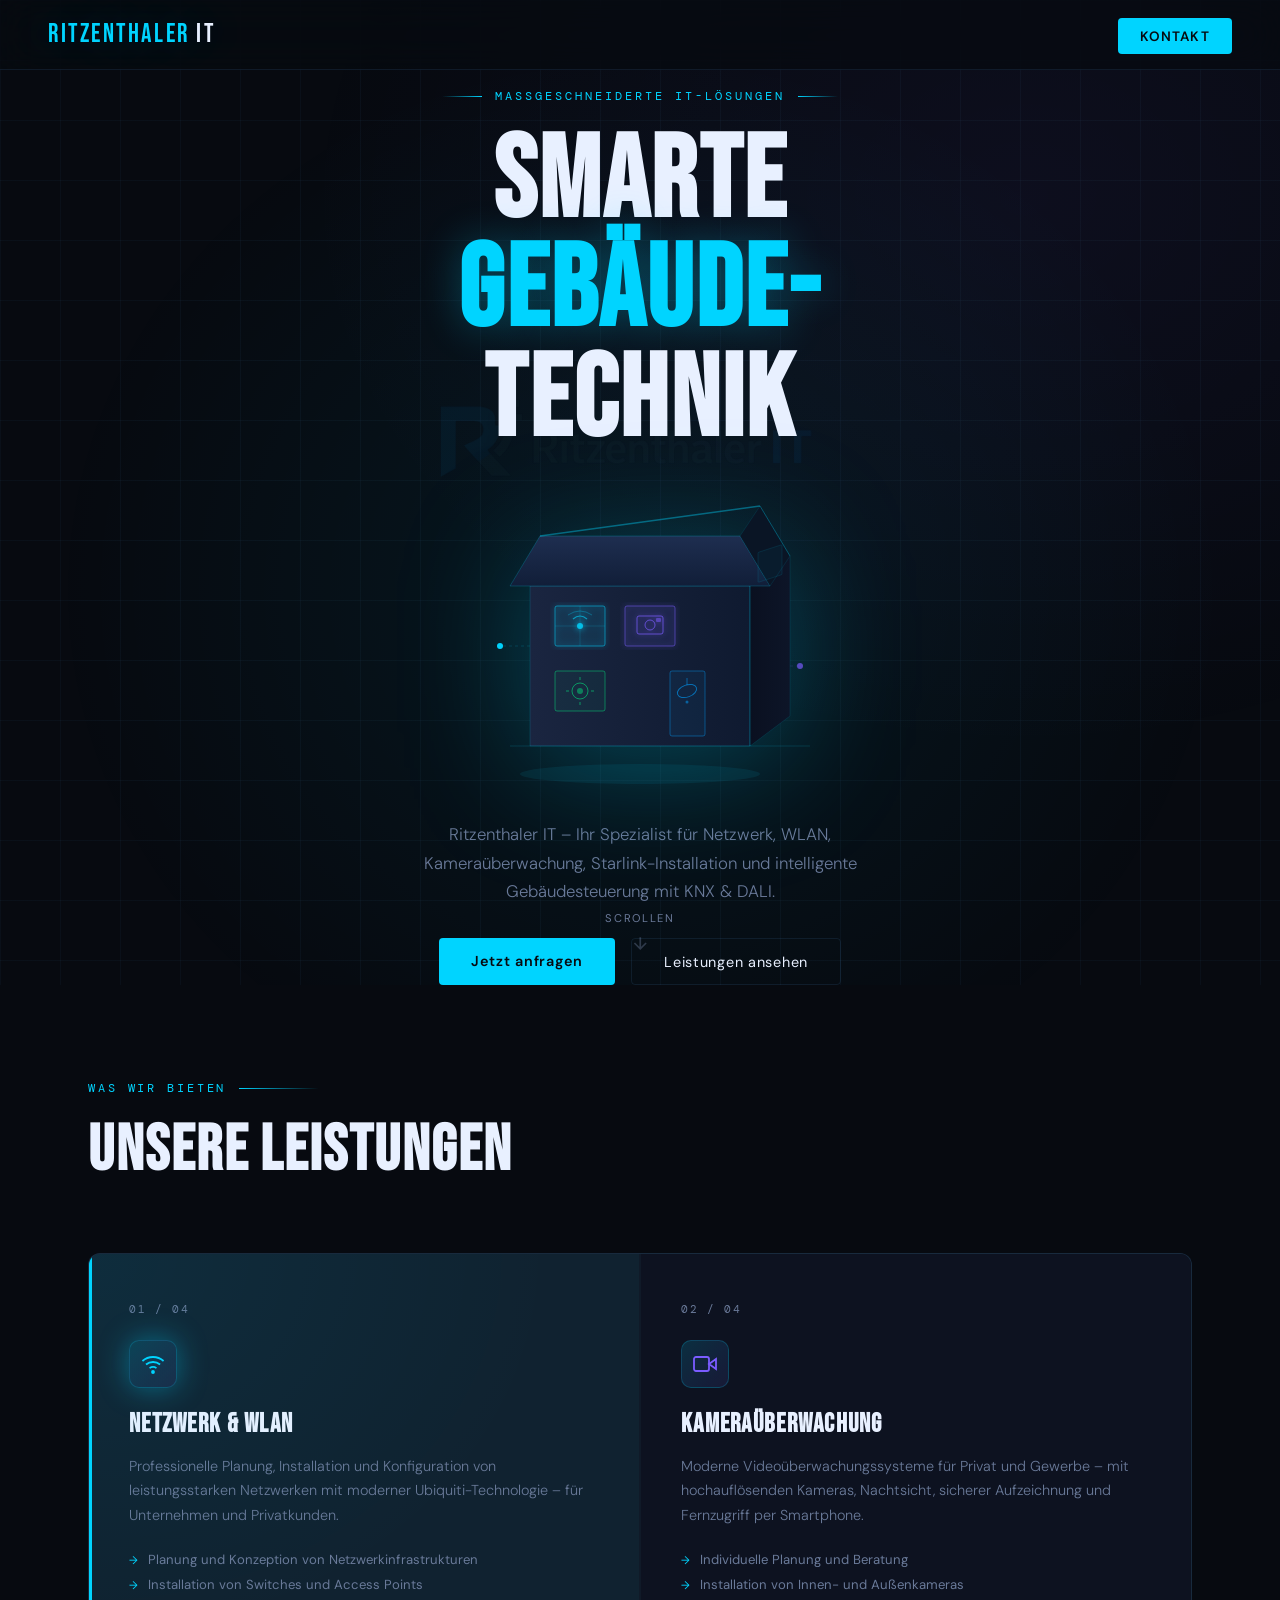
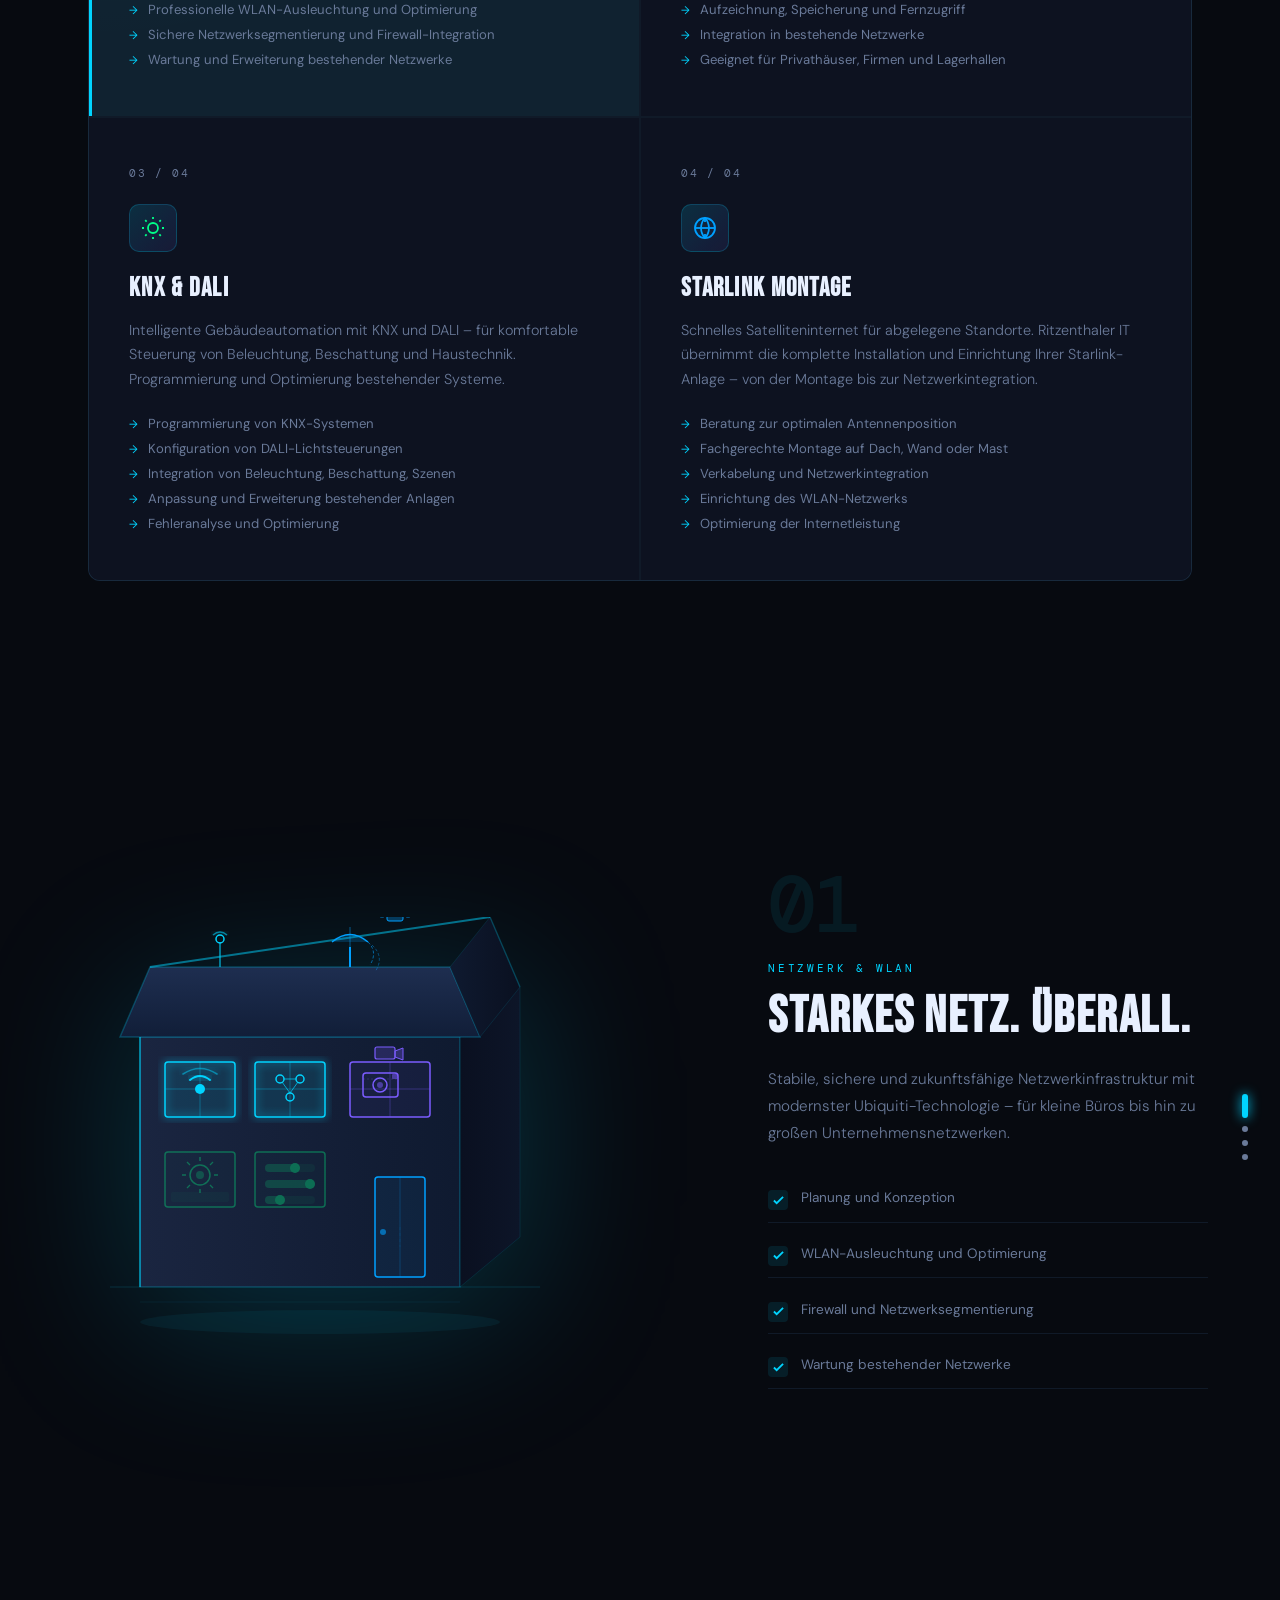
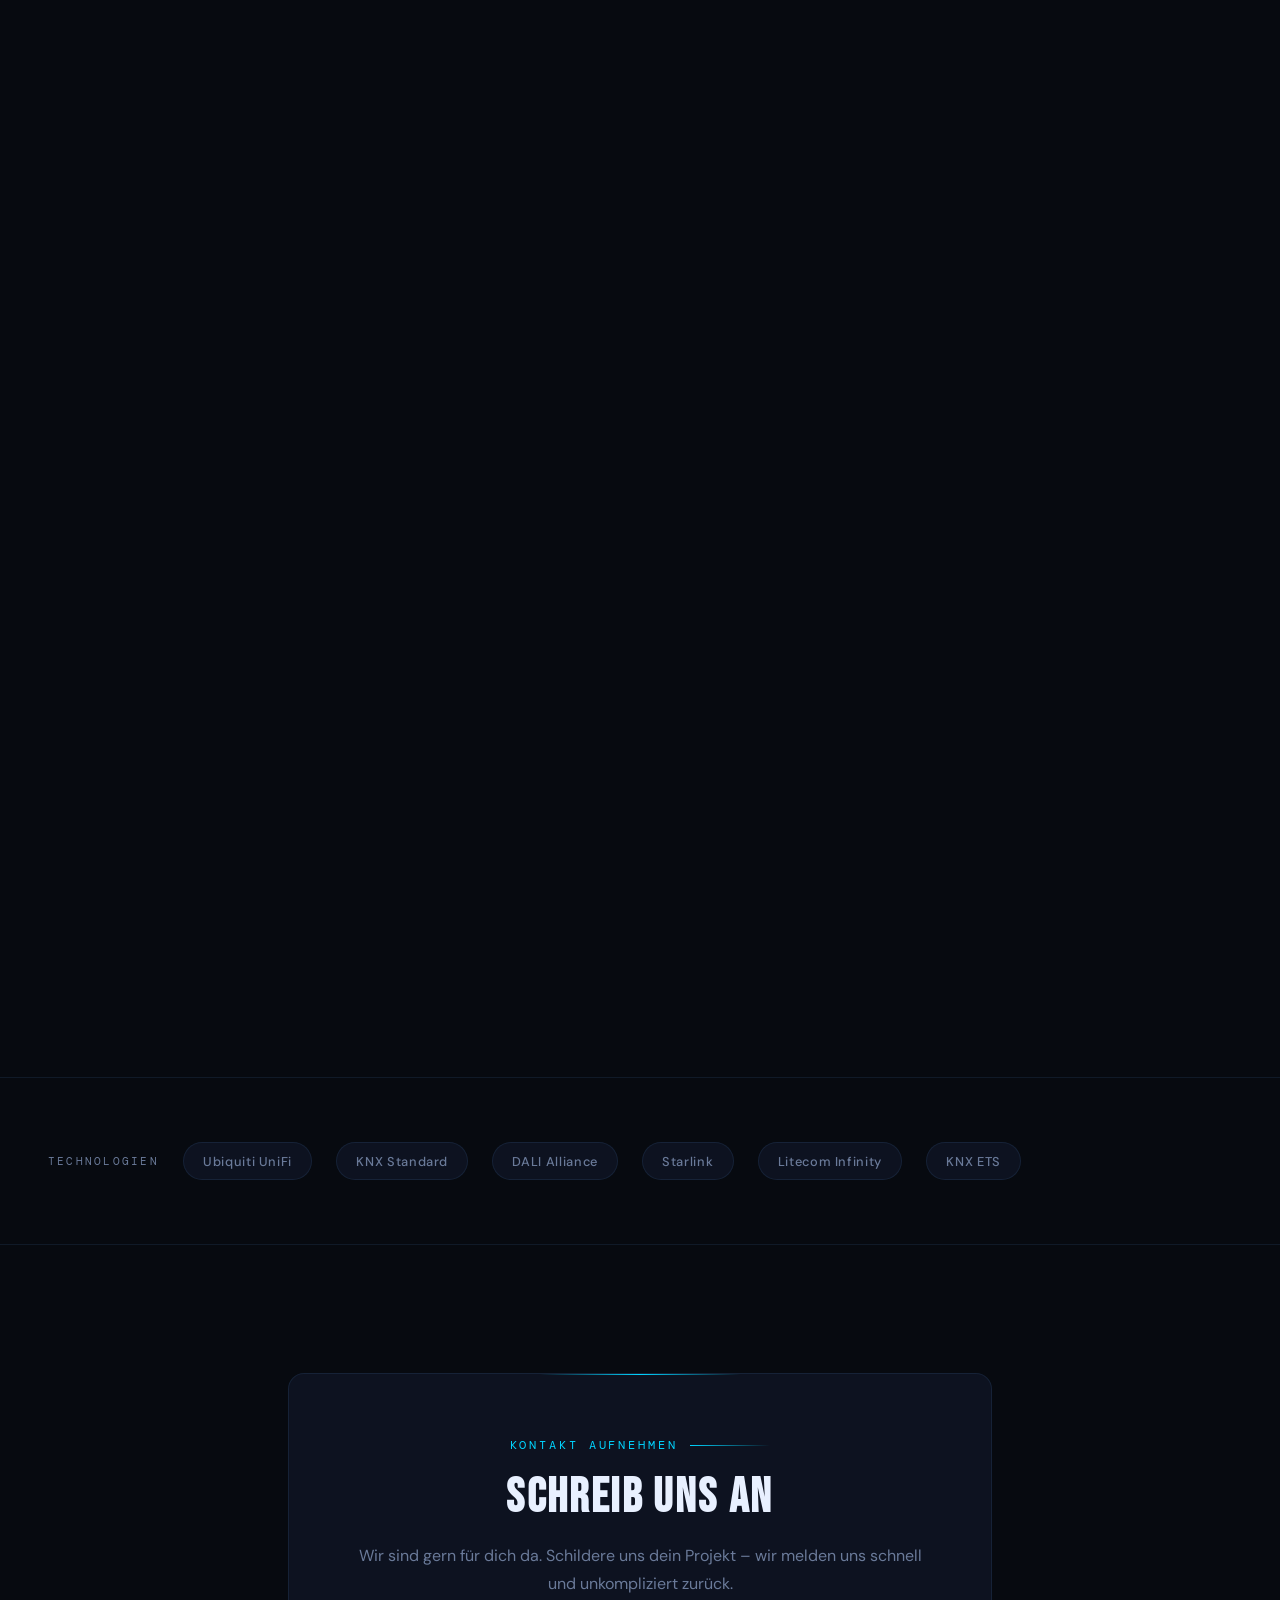
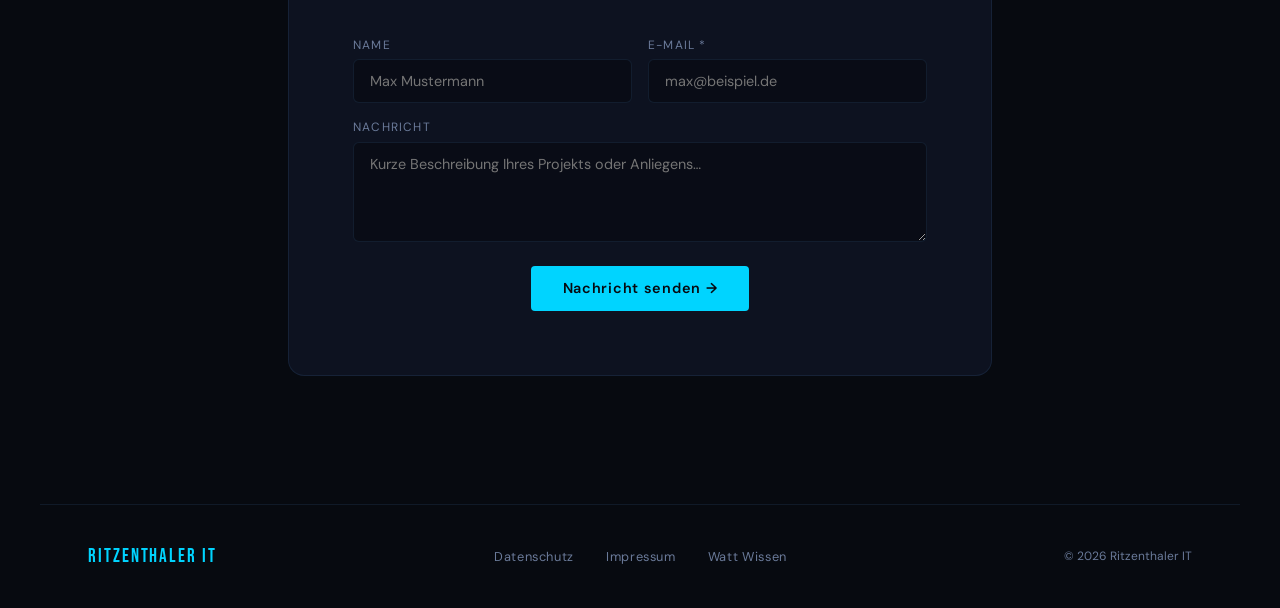
==== index.html @ b59882d3 "Vereinheitliche Navigation auf Logo und Kontaktbutton" ====
<!DOCTYPE html>
<html lang="de">
<head>
<meta charset="UTF-8">
<meta name="viewport" content="width=device-width, initial-scale=1.0">
<title>Ritzenthaler IT – Netzwerk · Sicherheit · Gebäudeautomation</title>
<link rel="preconnect" href="https://fonts.googleapis.com">
<link href="https://fonts.googleapis.com/css2?family=Bebas+Neue&family=DM+Sans:wght@300;400;500&family=DM+Mono:wght@400;500&display=swap" rel="stylesheet">
<style>
  :root {
    --bg: #070a10;
    --surface: #0d1220;
    --border: rgba(100,180,255,0.1);
    --accent: #00d4ff;
    --accent2: #7b5cff;
    --accent3: #00ff88;
    --text: #e8f0ff;
    --muted: #6a7a99;
    --glow: 0 0 40px rgba(0,212,255,0.3);
  }

  * { margin: 0; padding: 0; box-sizing: border-box; }

  html { scroll-behavior: smooth; }

  body {
    font-family: 'DM Sans', sans-serif;
    background: var(--bg);
    color: var(--text);
    overflow-x: hidden;
    position: relative;
    isolation: isolate;
  }

  body::before {
    content: '';
    position: fixed;
    inset: 0;
    background: url('logo.png') center / 55% no-repeat;
    opacity: 0.08;
    pointer-events: none;
    z-index: -1;
  }

  /* ── NAV ── */
  nav {
    position: fixed; top: 0; left: 0; right: 0; z-index: 100;
    display: flex; align-items: center; justify-content: space-between;
    padding: 1.2rem 3rem;
    background: rgba(7,10,16,0.7);
    backdrop-filter: blur(20px);
    border-bottom: 1px solid var(--border);
  }
  .logo {
    font-family: 'Bebas Neue', sans-serif;
    font-size: 1.6rem;
    letter-spacing: 0.1em;
    color: var(--accent);
    text-shadow: var(--glow);
  }
  .logo span { color: var(--text); }
  nav ul { list-style: none; display: flex; gap: 2.5rem; }
  nav a {
    color: var(--muted); text-decoration: none;
    font-size: 0.85rem; letter-spacing: 0.08em; text-transform: uppercase;
    font-weight: 500; transition: color 0.2s;
  }
  nav a:hover { color: var(--accent); }
  .nav-cta {
    background: var(--accent); color: var(--bg) !important;
    padding: 0.6rem 1.4rem; border-radius: 4px;
    font-weight: 600 !important; color: var(--bg) !important;
    transition: box-shadow 0.2s, transform 0.2s !important;
  }
  .nav-cta:hover { box-shadow: var(--glow); transform: translateY(-1px); color: var(--bg) !important; }

  /* ── HERO ── */
  #hero {
    position: relative;
    min-height: 100vh;
    padding-top: 5.5rem;
    display: flex; flex-direction: column;
    align-items: center; justify-content: center;
    overflow: hidden;
  }

  .hero-bg {
    position: absolute; inset: 0;
    background: radial-gradient(ellipse at 50% 60%, rgba(0,212,255,0.07) 0%, transparent 65%),
                radial-gradient(ellipse at 80% 20%, rgba(123,92,255,0.06) 0%, transparent 50%);
  }

  /* grid lines */
  .grid-overlay {
    position: absolute; inset: 0; pointer-events: none;
    background-image:
      linear-gradient(rgba(100,180,255,0.04) 1px, transparent 1px),
      linear-gradient(90deg, rgba(100,180,255,0.04) 1px, transparent 1px);
    background-size: 60px 60px;
  }

  .hero-content {
    position: relative; z-index: 2;
    text-align: center;
    display: flex; flex-direction: column; align-items: center; gap: 1.5rem;
  }

  .eyebrow {
    font-family: 'DM Mono', monospace;
    font-size: 0.75rem; letter-spacing: 0.25em;
    color: var(--accent); text-transform: uppercase;
    display: flex; align-items: center; gap: 0.8rem;
  }
  .eyebrow::before, .eyebrow::after {
    content: ''; display: block; height: 1px; width: 40px;
    background: linear-gradient(90deg, transparent, var(--accent));
  }
  .eyebrow::after { background: linear-gradient(90deg, var(--accent), transparent); }

  h1 {
    font-family: 'Bebas Neue', sans-serif;
    font-size: clamp(3.5rem, 9vw, 8rem);
    line-height: 0.95;
    letter-spacing: 0.02em;
  }
  h1 .line2 { color: var(--accent); text-shadow: var(--glow); }

  .hero-sub {
    font-size: 1.05rem; color: var(--muted); max-width: 520px;
    line-height: 1.7; font-weight: 300;
  }

  .hero-cta {
    display: flex; gap: 1rem; margin-top: 0.5rem;
  }
  .btn-primary {
    background: var(--accent); color: var(--bg);
    padding: 0.85rem 2rem; border-radius: 4px;
    font-weight: 600; text-decoration: none;
    font-size: 0.9rem; letter-spacing: 0.05em;
    transition: box-shadow 0.2s, transform 0.2s;
  }
  .btn-primary:hover { box-shadow: var(--glow); transform: translateY(-2px); }
  .btn-ghost {
    border: 1px solid var(--border); color: var(--text);
    padding: 0.85rem 2rem; border-radius: 4px;
    font-size: 0.9rem; letter-spacing: 0.05em;
    text-decoration: none; transition: border-color 0.2s, color 0.2s;
  }
  .btn-ghost:hover { border-color: var(--accent); color: var(--accent); }

  .scroll-hint {
    position: absolute; bottom: 2rem; left: 50%; transform: translateX(-50%);
    display: flex; flex-direction: column; align-items: center; gap: 0.5rem;
    color: var(--muted); font-size: 0.7rem; letter-spacing: 0.15em;
    text-transform: uppercase; animation: bounce 2s infinite;
  }
  .scroll-hint svg { width: 20px; opacity: 0.4; }
  @keyframes bounce { 0%,100%{transform:translateX(-50%) translateY(0)} 50%{transform:translateX(-50%) translateY(6px)} }

  /* ── 3D BUILDING SVG ── */
  .building-wrap {
    position: relative; margin-top: 1rem;
    width: 340px; height: 300px;
  }

  .building-svg {
    width: 100%; height: 100%;
    filter: drop-shadow(0 20px 60px rgba(0,212,255,0.25));
  }

  /* animated pulsing dot for active service */
  .service-dot {
    position: absolute;
    width: 12px; height: 12px;
    border-radius: 50%;
    background: var(--accent);
    box-shadow: 0 0 0 4px rgba(0,212,255,0.3), 0 0 20px rgba(0,212,255,0.6);
    animation: pulse 1.5s ease-in-out infinite;
    transition: all 0.4s ease;
    pointer-events: none;
  }
  @keyframes pulse { 0%,100%{box-shadow:0 0 0 4px rgba(0,212,255,0.3),0 0 20px rgba(0,212,255,0.6)} 50%{box-shadow:0 0 0 8px rgba(0,212,255,0.1),0 0 40px rgba(0,212,255,0.9)} }

  /* ── SERVICES SECTION ── */
  #leistungen {
    padding: 6rem 3rem;
    max-width: 1200px; margin: 0 auto;
  }

  .section-label {
    font-family: 'DM Mono', monospace;
    font-size: 0.72rem; letter-spacing: 0.25em;
    color: var(--accent); text-transform: uppercase;
    margin-bottom: 1rem;
    display: flex; align-items: center; gap: 0.8rem;
  }
  .section-label::after {
    content: ''; flex: 1; height: 1px;
    background: linear-gradient(90deg, var(--accent), transparent);
    max-width: 80px;
  }

  .section-title {
    font-family: 'Bebas Neue', sans-serif;
    font-size: clamp(2.5rem, 5vw, 4rem);
    letter-spacing: 0.03em;
    margin-bottom: 4rem;
  }

  .services-layout {
    display: grid;
    grid-template-columns: 1fr 1fr;
    gap: 2px;
    background: var(--border);
    border: 1px solid var(--border);
    border-radius: 12px;
    overflow: hidden;
  }

  .service-card {
    background: var(--surface);
    padding: 3rem 2.5rem;
    position: relative;
    cursor: pointer;
    transition: background 0.3s;
    overflow: hidden;
  }
  .service-card::before {
    content: '';
    position: absolute; top: 0; left: 0;
    width: 3px; height: 0;
    background: var(--accent);
    transition: height 0.4s ease;
  }
  .service-card:hover::before,
  .service-card.active::before { height: 100%; }
  .service-card.active { background: rgba(0,212,255,0.04); }

  .service-number {
    font-family: 'DM Mono', monospace;
    font-size: 0.7rem; color: var(--muted);
    letter-spacing: 0.15em; margin-bottom: 1.5rem;
  }

  .service-icon {
    width: 48px; height: 48px;
    background: linear-gradient(135deg, rgba(0,212,255,0.15), rgba(123,92,255,0.1));
    border: 1px solid rgba(0,212,255,0.2);
    border-radius: 10px;
    display: flex; align-items: center; justify-content: center;
    margin-bottom: 1.5rem;
    transition: box-shadow 0.3s;
  }
  .service-card:hover .service-icon,
  .service-card.active .service-icon {
    box-shadow: 0 0 30px rgba(0,212,255,0.4);
  }
  .service-icon svg { width: 24px; height: 24px; }

  .service-card h3 {
    font-family: 'Bebas Neue', sans-serif;
    font-size: 1.6rem; letter-spacing: 0.05em;
    margin-bottom: 1rem; line-height: 1;
  }
  .service-card p {
    color: var(--muted); font-size: 0.9rem; line-height: 1.7;
    font-weight: 300;
  }

  .service-features {
    margin-top: 1.5rem;
    display: flex; flex-direction: column; gap: 0.5rem;
  }
  .feature-item {
    display: flex; align-items: center; gap: 0.6rem;
    font-size: 0.82rem; color: var(--muted);
  }
  .feature-item::before {
    content: '→'; color: var(--accent); font-size: 0.7rem; flex-shrink: 0;
  }

  .card-glow {
    position: absolute; inset: 0; pointer-events: none;
    background: radial-gradient(ellipse at top left, rgba(0,212,255,0.06), transparent 60%);
    opacity: 0; transition: opacity 0.3s;
  }
  .service-card:hover .card-glow,
  .service-card.active .card-glow { opacity: 1; }

  /* ── STICKY 3D SECTION (scroll-driven highlights) ── */
  #scroll-scene {
    position: relative;
    height: 400vh; /* scroll space */
  }

  .scene-sticky {
    position: sticky; top: 0;
    height: 100vh;
    display: grid;
    grid-template-columns: 1fr 1fr;
    align-items: center;
    overflow: hidden;
  }

  .scene-house-panel {
    display: flex; align-items: center; justify-content: center;
    height: 100vh;
    position: relative;
  }

  .big-house-svg {
    width: min(480px, 45vw);
    height: auto;
    filter: drop-shadow(0 30px 80px rgba(0,212,255,0.2));
  }

  /* highlight overlays on the house */
  .house-part {
    transition: opacity 0.5s;
    opacity: 0.35;
  }
  .house-part.lit {
    opacity: 1;
  }
  .house-part.lit path, .house-part.lit rect, .house-part.lit polygon {
    filter: url(#glow);
  }

  .scene-info-panel {
    padding: 4rem;
    display: flex; flex-direction: column; justify-content: center;
    height: 100vh; position: relative;
  }

  .scene-service-slide {
    position: absolute;
    opacity: 0; transform: translateY(30px);
    transition: opacity 0.5s, transform 0.5s;
    padding: 4rem;
    pointer-events: none;
  }
  .scene-service-slide.active {
    opacity: 1; transform: translateY(0);
    pointer-events: auto;
  }

  .slide-number {
    font-family: 'DM Mono', monospace;
    font-size: 5rem; font-weight: 500;
    color: rgba(0,212,255,0.08);
    line-height: 1; margin-bottom: 1rem;
    letter-spacing: -0.02em;
  }
  .slide-label {
    font-family: 'DM Mono', monospace;
    font-size: 0.7rem; letter-spacing: 0.25em;
    color: var(--accent); text-transform: uppercase;
    margin-bottom: 1rem;
  }
  .slide-title {
    font-family: 'Bebas Neue', sans-serif;
    font-size: clamp(2rem, 4vw, 3.2rem);
    letter-spacing: 0.03em; line-height: 1;
    margin-bottom: 1.5rem;
  }
  .slide-desc {
    color: var(--muted); font-size: 0.95rem; line-height: 1.75;
    max-width: 440px; font-weight: 300;
  }
  .slide-list {
    margin-top: 2rem;
    display: flex; flex-direction: column; gap: 0.7rem;
  }
  .slide-item {
    display: flex; align-items: flex-start; gap: 0.8rem;
    font-size: 0.85rem; color: var(--muted);
    padding: 0.7rem 0; border-bottom: 1px solid var(--border);
  }
  .slide-item-icon {
    width: 20px; height: 20px;
    background: rgba(0,212,255,0.1); border-radius: 4px;
    display: flex; align-items: center; justify-content: center;
    flex-shrink: 0; margin-top: 1px;
  }
  .slide-item-icon svg { width: 11px; color: var(--accent); }

  /* progress bar */
  .scene-progress {
    position: absolute; right: 2rem; top: 50%; transform: translateY(-50%);
    display: flex; flex-direction: column; gap: 8px; z-index: 10;
  }
  .prog-dot {
    width: 6px; height: 6px; border-radius: 50%;
    background: var(--muted); transition: all 0.3s;
    cursor: pointer;
  }
  .prog-dot.active {
    background: var(--accent);
    box-shadow: 0 0 12px var(--accent);
    height: 24px; border-radius: 3px;
  }

  /* ── BRANDS ── */
  #partners {
    padding: 4rem 3rem;
    border-top: 1px solid var(--border);
    border-bottom: 1px solid var(--border);
  }
  .partners-inner {
    max-width: 1200px; margin: 0 auto;
    display: flex; align-items: center;
    gap: 1.5rem; flex-wrap: wrap;
  }
  .partners-label {
    font-family: 'DM Mono', monospace;
    font-size: 0.7rem; letter-spacing: 0.2em;
    color: var(--muted); text-transform: uppercase;
    flex-shrink: 0; min-width: 100px;
  }
  .partner-tag {
    background: var(--surface);
    border: 1px solid var(--border);
    padding: 0.6rem 1.2rem; border-radius: 40px;
    font-size: 0.8rem; font-weight: 500;
    color: var(--muted); letter-spacing: 0.05em;
    transition: border-color 0.2s, color 0.2s;
  }
  .partner-tag:hover { border-color: var(--accent); color: var(--accent); }

  /* ── CONTACT ── */
  #kontakt {
    padding: 8rem 3rem;
    max-width: 800px; margin: 0 auto;
    text-align: center;
  }
  .contact-card {
    background: var(--surface);
    border: 1px solid var(--border);
    border-radius: 16px;
    padding: 4rem;
    position: relative;
    overflow: hidden;
  }
  .contact-card::before {
    content: '';
    position: absolute; top: -1px; left: 50%; transform: translateX(-50%);
    width: 200px; height: 2px;
    background: linear-gradient(90deg, transparent, var(--accent), transparent);
  }
  .contact-card h2 {
    font-family: 'Bebas Neue', sans-serif;
    font-size: 3rem; letter-spacing: 0.05em;
    margin-bottom: 1rem;
  }
  .contact-card p { color: var(--muted); margin-bottom: 2.5rem; line-height: 1.7; }

  .contact-form { display: flex; flex-direction: column; gap: 1rem; text-align: left; }
  .form-row { display: grid; grid-template-columns: 1fr 1fr; gap: 1rem; }
  .form-field { display: flex; flex-direction: column; gap: 0.4rem; }
  .form-field label { font-size: 0.75rem; letter-spacing: 0.1em; color: var(--muted); text-transform: uppercase; }
  .form-field input, .form-field textarea {
    background: rgba(0,0,0,0.3); border: 1px solid var(--border);
    border-radius: 6px; padding: 0.75rem 1rem;
    color: var(--text); font-family: 'DM Sans', sans-serif;
    font-size: 0.9rem; outline: none; resize: vertical;
    transition: border-color 0.2s;
  }
  .form-field input:focus, .form-field textarea:focus { border-color: var(--accent); }
  .form-field textarea { min-height: 100px; }

  /* ── FOOTER ── */
  footer {
    border-top: 1px solid var(--border);
    padding: 2.5rem 3rem;
    display: flex; align-items: center; justify-content: space-between;
    max-width: 1200px; margin: 0 auto;
  }
  .footer-logo {
    font-family: 'Bebas Neue', sans-serif;
    font-size: 1.2rem; letter-spacing: 0.1em; color: var(--accent);
  }
  .footer-links { display: flex; gap: 2rem; }
  .footer-links a {
    color: var(--muted); text-decoration: none;
    font-size: 0.8rem; letter-spacing: 0.05em;
    transition: color 0.2s;
  }
  .footer-links a:hover { color: var(--accent); }
  .footer-copy { font-size: 0.75rem; color: var(--muted); }

  /* ── Animations ── */
  .fade-in { opacity: 0; transform: translateY(20px); transition: opacity 0.7s, transform 0.7s; }
  .fade-in.visible { opacity: 1; transform: translateY(0); }

  @media (max-width: 768px) {
    nav { padding: 1rem 1.5rem; }
    nav ul { display: none; }
    .services-layout { grid-template-columns: 1fr; }
    .scene-sticky { grid-template-columns: 1fr; }
    .scene-house-panel { display: none; }
    #leistungen, #kontakt { padding: 4rem 1.5rem; }
    .form-row { grid-template-columns: 1fr; }
    footer { flex-direction: column; gap: 1.5rem; text-align: center; }
    .footer-links { flex-wrap: wrap; justify-content: center; }
    .contact-card { padding: 2rem; }
  }
</style>
</head>
<body>

<!-- NAV -->
<nav>
  <div class="logo">Ritzenthaler <span>IT</span></div>
  <ul>
    <li><a href="index.html#kontakt" class="nav-cta">Kontakt</a></li>
  </ul>
</nav>

<!-- HERO -->
<section id="hero">
  <div class="hero-bg"></div>
  <div class="grid-overlay"></div>

  <div class="hero-content">
    <p class="eyebrow">Maßgeschneiderte IT-Lösungen</p>

    <h1>
      <div>SMARTE</div>
      <div class="line2">GEBÄUDE-</div>
      <div>TECHNIK</div>
    </h1>

    <!-- Mini 3D Building -->
    <div class="building-wrap" id="mini-house">
      <svg class="building-svg" viewBox="0 0 340 280" xmlns="http://www.w3.org/2000/svg">
        <defs>
          <filter id="glow-mini">
            <feGaussianBlur stdDeviation="3" result="blur"/>
            <feMerge><feMergeNode in="blur"/><feMergeNode in="SourceGraphic"/></feMerge>
          </filter>
          <linearGradient id="wallGrad" x1="0" y1="0" x2="1" y2="0">
            <stop offset="0%" stop-color="#1a2540"/>
            <stop offset="100%" stop-color="#0f1a30"/>
          </linearGradient>
          <linearGradient id="sideGrad" x1="0" y1="0" x2="1" y2="0">
            <stop offset="0%" stop-color="#0a1020"/>
            <stop offset="100%" stop-color="#0d1528"/>
          </linearGradient>
          <linearGradient id="roofGrad" x1="0" y1="0" x2="0" y2="1">
            <stop offset="0%" stop-color="#1e2e50"/>
            <stop offset="100%" stop-color="#111e38"/>
          </linearGradient>
          <linearGradient id="accentGlow" x1="0" y1="0" x2="0" y2="1">
            <stop offset="0%" stop-color="#00d4ff" stop-opacity="0.9"/>
            <stop offset="100%" stop-color="#00d4ff" stop-opacity="0.2"/>
          </linearGradient>
        </defs>

        <!-- Ground shadow -->
        <ellipse cx="170" cy="268" rx="120" ry="10" fill="rgba(0,212,255,0.08)"/>

        <!-- Main front wall -->
        <polygon points="60,80 280,80 280,240 60,240" fill="url(#wallGrad)" stroke="rgba(0,212,255,0.15)" stroke-width="1"/>

        <!-- Right side wall (3D) -->
        <polygon points="280,80 320,50 320,210 280,240" fill="url(#sideGrad)" stroke="rgba(0,212,255,0.1)" stroke-width="1"/>

        <!-- Roof front -->
        <polygon points="40,80 300,80 270,30 70,30" fill="url(#roofGrad)" stroke="rgba(0,212,255,0.2)" stroke-width="1"/>

        <!-- Roof right side -->
        <polygon points="300,80 320,50 290,0 270,30" fill="#0a1525" stroke="rgba(0,212,255,0.1)" stroke-width="1"/>

        <!-- Roof ridge accent -->
        <line x1="70" y1="30" x2="290" y2="0" stroke="rgba(0,212,255,0.4)" stroke-width="1.5"/>
        <line x1="290" y1="0" x2="320" y2="50" stroke="rgba(0,212,255,0.25)" stroke-width="1"/>

        <!-- Windows front (network nodes) -->
        <g id="win1" filter="url(#glow-mini)">
          <rect x="85" y="100" width="50" height="40" rx="2" fill="rgba(0,212,255,0.05)" stroke="rgba(0,212,255,0.5)" stroke-width="1"/>
          <line x1="110" y1="100" x2="110" y2="140" stroke="rgba(0,212,255,0.3)" stroke-width="0.5"/>
          <line x1="85" y1="120" x2="135" y2="120" stroke="rgba(0,212,255,0.3)" stroke-width="0.5"/>
          <!-- wifi signal -->
          <circle cx="110" cy="120" r="3" fill="#00d4ff" opacity="0.8"/>
          <path d="M103,113 Q110,107 117,113" fill="none" stroke="#00d4ff" stroke-width="1.2" opacity="0.6"/>
          <path d="M98,109 Q110,101 122,109" fill="none" stroke="#00d4ff" stroke-width="1" opacity="0.3"/>
        </g>

        <!-- Camera window -->
        <g id="win2" filter="url(#glow-mini)">
          <rect x="155" y="100" width="50" height="40" rx="2" fill="rgba(123,92,255,0.05)" stroke="rgba(123,92,255,0.5)" stroke-width="1"/>
          <!-- camera icon -->
          <rect x="167" y="110" width="26" height="18" rx="2" fill="none" stroke="rgba(123,92,255,0.7)" stroke-width="1"/>
          <circle cx="180" cy="119" r="5" fill="none" stroke="rgba(123,92,255,0.7)" stroke-width="1"/>
          <rect x="186" y="112" width="5" height="4" rx="1" fill="rgba(123,92,255,0.5)"/>
        </g>

        <!-- KNX window -->
        <g id="win3">
          <rect x="85" y="165" width="50" height="40" rx="2" fill="rgba(0,255,136,0.04)" stroke="rgba(0,255,136,0.4)" stroke-width="1"/>
          <!-- knx/light icon -->
          <circle cx="110" cy="185" r="8" fill="none" stroke="rgba(0,255,136,0.5)" stroke-width="1"/>
          <circle cx="110" cy="185" r="3" fill="rgba(0,255,136,0.4)"/>
          <line x1="110" y1="174" x2="110" y2="171" stroke="rgba(0,255,136,0.5)" stroke-width="1"/>
          <line x1="110" y1="196" x2="110" y2="199" stroke="rgba(0,255,136,0.5)" stroke-width="1"/>
          <line x1="99" y1="185" x2="96" y2="185" stroke="rgba(0,255,136,0.5)" stroke-width="1"/>
          <line x1="121" y1="185" x2="124" y2="185" stroke="rgba(0,255,136,0.5)" stroke-width="1"/>
        </g>

        <!-- Door (Starlink) -->
        <g id="win4">
          <rect x="200" y="165" width="35" height="65" rx="2" fill="rgba(0,160,255,0.06)" stroke="rgba(0,160,255,0.4)" stroke-width="1"/>
          <!-- satellite dish -->
          <ellipse cx="217" cy="185" rx="10" ry="6" fill="none" stroke="rgba(0,160,255,0.6)" stroke-width="1" transform="rotate(-20,217,185)"/>
          <line x1="217" y1="179" x2="217" y2="172" stroke="rgba(0,160,255,0.5)" stroke-width="1"/>
          <circle cx="217" cy="196" r="1.5" fill="rgba(0,160,255,0.5)"/>
        </g>

        <!-- Right side window -->
        <g>
          <rect x="288" y="110" width="24" height="30" rx="1" fill="rgba(0,212,255,0.04)" stroke="rgba(0,212,255,0.2)" stroke-width="0.5" transform="skewY(-18) translate(0,30)"/>
        </g>

        <!-- Edge glow lines on building -->
        <line x1="60" y1="80" x2="60" y2="240" stroke="url(#accentGlow)" stroke-width="1.5" opacity="0.5"/>
        <line x1="280" y1="80" x2="280" y2="240" stroke="rgba(0,212,255,0.2)" stroke-width="1"/>

        <!-- Ground line -->
        <line x1="40" y1="240" x2="340" y2="240" stroke="rgba(0,212,255,0.15)" stroke-width="1"/>

        <!-- Floating data nodes -->
        <circle cx="30" cy="140" r="3" fill="#00d4ff" opacity="0.5">
          <animate attributeName="opacity" values="0.5;1;0.5" dur="2s" repeatCount="indefinite"/>
        </circle>
        <line x1="33" y1="140" x2="60" y2="140" stroke="rgba(0,212,255,0.3)" stroke-width="0.5" stroke-dasharray="3,3"/>

        <circle cx="330" cy="160" r="3" fill="#7b5cff" opacity="0.5">
          <animate attributeName="opacity" values="0.5;1;0.5" dur="2.5s" repeatCount="indefinite"/>
        </circle>
        <line x1="320" y1="160" x2="327" y2="160" stroke="rgba(123,92,255,0.3)" stroke-width="0.5" stroke-dasharray="3,3"/>
      </svg>
    </div>

    <p class="hero-sub">
      Ritzenthaler IT – Ihr Spezialist für Netzwerk, WLAN, Kameraüberwachung, Starlink-Installation und intelligente Gebäudesteuerung mit KNX & DALI.
    </p>

    <div class="hero-cta">
      <a href="index.html#kontakt" class="btn-primary">Jetzt anfragen</a>
      <a href="unsere-leistungen.html" class="btn-ghost">Leistungen ansehen</a>
    </div>
  </div>

  <div class="scroll-hint">
    <span>Scrollen</span>
    <svg viewBox="0 0 24 24" fill="none" stroke="currentColor" stroke-width="2">
      <path d="M12 5v14M5 12l7 7 7-7"/>
    </svg>
  </div>
</section>

<!-- SERVICES GRID -->
<section id="leistungen">
  <div class="section-label">Was wir bieten</div>
  <h2 class="section-title">UNSERE LEISTUNGEN</h2>

  <div class="services-layout">

    <!-- 1: Netzwerk & WLAN -->
    <div class="service-card active fade-in" data-service="0">
      <div class="card-glow"></div>
      <div class="service-number">01 / 04</div>
      <div class="service-icon">
        <svg viewBox="0 0 24 24" fill="none" stroke="#00d4ff" stroke-width="1.8">
          <path d="M5 12.55a11 11 0 0 1 14.08 0"/>
          <path d="M1.42 9a16 16 0 0 1 21.16 0"/>
          <path d="M8.53 16.11a6 6 0 0 1 6.95 0"/>
          <circle cx="12" cy="20" r="1" fill="#00d4ff"/>
        </svg>
      </div>
      <h3>Netzwerk &amp; WLAN</h3>
      <p>Professionelle Planung, Installation und Konfiguration von leistungsstarken Netzwerken mit moderner Ubiquiti-Technologie – für Unternehmen und Privatkunden.</p>
      <div class="service-features">
        <div class="feature-item">Planung und Konzeption von Netzwerkinfrastrukturen</div>
        <div class="feature-item">Installation von Switches und Access Points</div>
        <div class="feature-item">Professionelle WLAN-Ausleuchtung und Optimierung</div>
        <div class="feature-item">Sichere Netzwerksegmentierung und Firewall-Integration</div>
        <div class="feature-item">Wartung und Erweiterung bestehender Netzwerke</div>
      </div>
    </div>

    <!-- 2: Kameraüberwachung -->
    <div class="service-card fade-in" data-service="1" style="transition-delay:0.1s">
      <div class="card-glow"></div>
      <div class="service-number">02 / 04</div>
      <div class="service-icon">
        <svg viewBox="0 0 24 24" fill="none" stroke="#7b5cff" stroke-width="1.8">
          <path d="M23 7 16 12l7 5V7z"/>
          <rect x="1" y="5" width="15" height="14" rx="2" ry="2"/>
        </svg>
      </div>
      <h3>Kameraüberwachung</h3>
      <p>Moderne Videoüberwachungssysteme für Privat und Gewerbe – mit hochauflösenden Kameras, Nachtsicht, sicherer Aufzeichnung und Fernzugriff per Smartphone.</p>
      <div class="service-features">
        <div class="feature-item">Individuelle Planung und Beratung</div>
        <div class="feature-item">Installation von Innen- und Außenkameras</div>
        <div class="feature-item">Aufzeichnung, Speicherung und Fernzugriff</div>
        <div class="feature-item">Integration in bestehende Netzwerke</div>
        <div class="feature-item">Geeignet für Privathäuser, Firmen und Lagerhallen</div>
      </div>
    </div>

    <!-- 3: KNX & DALI -->
    <div class="service-card fade-in" data-service="2" style="transition-delay:0.2s">
      <div class="card-glow"></div>
      <div class="service-number">03 / 04</div>
      <div class="service-icon">
        <svg viewBox="0 0 24 24" fill="none" stroke="#00ff88" stroke-width="1.8">
          <circle cx="12" cy="12" r="5"/>
          <line x1="12" y1="1" x2="12" y2="3"/>
          <line x1="12" y1="21" x2="12" y2="23"/>
          <line x1="4.22" y1="4.22" x2="5.64" y2="5.64"/>
          <line x1="18.36" y1="18.36" x2="19.78" y2="19.78"/>
          <line x1="1" y1="12" x2="3" y2="12"/>
          <line x1="21" y1="12" x2="23" y2="12"/>
          <line x1="4.22" y1="19.78" x2="5.64" y2="18.36"/>
          <line x1="18.36" y1="5.64" x2="19.78" y2="4.22"/>
        </svg>
      </div>
      <h3>KNX &amp; DALI</h3>
      <p>Intelligente Gebäudeautomation mit KNX und DALI – für komfortable Steuerung von Beleuchtung, Beschattung und Haustechnik. Programmierung und Optimierung bestehender Systeme.</p>
      <div class="service-features">
        <div class="feature-item">Programmierung von KNX-Systemen</div>
        <div class="feature-item">Konfiguration von DALI-Lichtsteuerungen</div>
        <div class="feature-item">Integration von Beleuchtung, Beschattung, Szenen</div>
        <div class="feature-item">Anpassung und Erweiterung bestehender Anlagen</div>
        <div class="feature-item">Fehleranalyse und Optimierung</div>
      </div>
    </div>

    <!-- 4: Starlink -->
    <div class="service-card fade-in" data-service="3" style="transition-delay:0.3s">
      <div class="card-glow"></div>
      <div class="service-number">04 / 04</div>
      <div class="service-icon">
        <svg viewBox="0 0 24 24" fill="none" stroke="#00a0ff" stroke-width="1.8">
          <circle cx="12" cy="12" r="10"/>
          <line x1="2" y1="12" x2="22" y2="12"/>
          <path d="M12 2a15.3 15.3 0 0 1 4 10 15.3 15.3 0 0 1-4 10 15.3 15.3 0 0 1-4-10 15.3 15.3 0 0 1 4-10z"/>
          <path d="M12 2v4M12 18v4"/>
        </svg>
      </div>
      <h3>Starlink Montage</h3>
      <p>Schnelles Satelliteninternet für abgelegene Standorte. Ritzenthaler IT übernimmt die komplette Installation und Einrichtung Ihrer Starlink-Anlage – von der Montage bis zur Netzwerkintegration.</p>
      <div class="service-features">
        <div class="feature-item">Beratung zur optimalen Antennenposition</div>
        <div class="feature-item">Fachgerechte Montage auf Dach, Wand oder Mast</div>
        <div class="feature-item">Verkabelung und Netzwerkintegration</div>
        <div class="feature-item">Einrichtung des WLAN-Netzwerks</div>
        <div class="feature-item">Optimierung der Internetleistung</div>
      </div>
    </div>

  </div>
</section>

<!-- SCROLL SCENE - 3D House with service highlights -->
<section id="scroll-scene">
  <div class="scene-sticky">

    <!-- Left: Big house -->
    <div class="scene-house-panel">
      <svg class="big-house-svg" viewBox="0 0 480 420" xmlns="http://www.w3.org/2000/svg" id="big-house">
        <defs>
          <filter id="glow">
            <feGaussianBlur stdDeviation="4" result="blur"/>
            <feMerge><feMergeNode in="blur"/><feMergeNode in="SourceGraphic"/></feMerge>
          </filter>
          <filter id="glow-green">
            <feGaussianBlur stdDeviation="4" result="blur"/>
            <feMerge><feMergeNode in="blur"/><feMergeNode in="SourceGraphic"/></feMerge>
          </filter>
          <linearGradient id="wallMain" x1="0" y1="0" x2="1" y2="0">
            <stop offset="0%" stop-color="#1a2540"/>
            <stop offset="100%" stop-color="#0f1a30"/>
          </linearGradient>
          <linearGradient id="sideMain" x1="0" y1="0" x2="1" y2="0">
            <stop offset="0%" stop-color="#0a1020"/>
            <stop offset="100%" stop-color="#0d1528"/>
          </linearGradient>
          <linearGradient id="roofMain" x1="0" y1="0" x2="0" y2="1">
            <stop offset="0%" stop-color="#1e2e50"/>
            <stop offset="100%" stop-color="#111e38"/>
          </linearGradient>
          <linearGradient id="roofSideMain" x1="0" y1="0" x2="1" y2="0">
            <stop offset="0%" stop-color="#0f1a30"/>
            <stop offset="100%" stop-color="#0a1020"/>
          </linearGradient>
        </defs>

        <!-- Ground -->
        <ellipse cx="240" cy="405" rx="180" ry="12" fill="rgba(0,212,255,0.06)"/>

        <!-- Main front wall -->
        <polygon points="60,120 380,120 380,370 60,370" fill="url(#wallMain)" stroke="rgba(0,212,255,0.15)" stroke-width="1.5"/>

        <!-- Right side wall -->
        <polygon points="380,120 440,70 440,320 380,370" fill="url(#sideMain)" stroke="rgba(0,212,255,0.1)" stroke-width="1"/>

        <!-- Roof front -->
        <polygon points="40,120 400,120 370,50 70,50" fill="url(#roofMain)" stroke="rgba(0,212,255,0.25)" stroke-width="1.5"/>

        <!-- Roof right -->
        <polygon points="400,120 440,70 410,0 370,50" fill="url(#roofSideMain)" stroke="rgba(0,212,255,0.1)" stroke-width="1"/>

        <!-- Ridge lines -->
        <line x1="70" y1="50" x2="410" y2="0" stroke="rgba(0,212,255,0.5)" stroke-width="2"/>
        <line x1="410" y1="0" x2="440" y2="70" stroke="rgba(0,212,255,0.2)" stroke-width="1.5"/>

        <!-- Edge accent -->
        <line x1="60" y1="120" x2="60" y2="370" stroke="rgba(0,212,255,0.5)" stroke-width="2"/>
        <line x1="380" y1="120" x2="380" y2="370" stroke="rgba(0,212,255,0.15)" stroke-width="1"/>

        <!-- ── PART 1: WLAN/Network (top left windows) ── -->
        <g class="house-part" id="part-network">
          <!-- Window 1 -->
          <rect x="85" y="145" width="70" height="55" rx="3" fill="rgba(0,212,255,0.06)" stroke="#00d4ff" stroke-width="1.5"/>
          <line x1="120" y1="145" x2="120" y2="200" stroke="rgba(0,212,255,0.4)" stroke-width="0.8"/>
          <line x1="85" y1="172" x2="155" y2="172" stroke="rgba(0,212,255,0.4)" stroke-width="0.8"/>
          <!-- Wifi icon inside -->
          <circle cx="120" cy="172" r="5" fill="#00d4ff"/>
          <path d="M110,163 Q120,155 130,163" fill="none" stroke="#00d4ff" stroke-width="2" stroke-linecap="round"/>
          <path d="M103,157 Q120,146 137,157" fill="none" stroke="#00d4ff" stroke-width="1.5" stroke-linecap="round" opacity="0.5"/>
          <!-- Window 2 -->
          <rect x="175" y="145" width="70" height="55" rx="3" fill="rgba(0,212,255,0.06)" stroke="#00d4ff" stroke-width="1.5"/>
          <line x1="210" y1="145" x2="210" y2="200" stroke="rgba(0,212,255,0.4)" stroke-width="0.8"/>
          <line x1="175" y1="172" x2="245" y2="172" stroke="rgba(0,212,255,0.4)" stroke-width="0.8"/>
          <!-- network nodes -->
          <circle cx="200" cy="162" r="4" fill="none" stroke="#00d4ff" stroke-width="1.5"/>
          <circle cx="220" cy="162" r="4" fill="none" stroke="#00d4ff" stroke-width="1.5"/>
          <circle cx="210" cy="180" r="4" fill="none" stroke="#00d4ff" stroke-width="1.5"/>
          <line x1="204" y1="162" x2="216" y2="162" stroke="#00d4ff" stroke-width="1" opacity="0.7"/>
          <line x1="202" y1="165" x2="210" y2="176" stroke="#00d4ff" stroke-width="1" opacity="0.7"/>
          <line x1="218" y1="165" x2="210" y2="176" stroke="#00d4ff" stroke-width="1" opacity="0.7"/>
          <!-- Roof antenna (network) -->
          <line x1="140" y1="50" x2="140" y2="25" stroke="#00d4ff" stroke-width="1.5" opacity="0.7"/>
          <circle cx="140" cy="22" r="4" fill="none" stroke="#00d4ff" stroke-width="1.5"/>
          <path d="M133,18 Q140,12 147,18" fill="none" stroke="#00d4ff" stroke-width="1.5" opacity="0.6"/>
        </g>

        <!-- ── PART 2: Camera (top right) ── -->
        <g class="house-part" id="part-camera">
          <rect x="270" y="145" width="80" height="55" rx="3" fill="rgba(123,92,255,0.06)" stroke="#7b5cff" stroke-width="1.5"/>
          <line x1="310" y1="145" x2="310" y2="200" stroke="rgba(123,92,255,0.4)" stroke-width="0.8"/>
          <line x1="270" y1="172" x2="350" y2="172" stroke="rgba(123,92,255,0.4)" stroke-width="0.8"/>
          <!-- Camera icon -->
          <rect x="283" y="156" width="35" height="24" rx="3" fill="none" stroke="#7b5cff" stroke-width="1.5"/>
          <circle cx="300" cy="168" r="7" fill="none" stroke="#7b5cff" stroke-width="1.5"/>
          <circle cx="300" cy="168" r="3" fill="#7b5cff" opacity="0.5"/>
          <rect x="312" y="157" width="6" height="5" rx="1" fill="#7b5cff" opacity="0.5"/>
          <!-- scan line -->
          <line x1="283" y1="162" x2="318" y2="162" stroke="rgba(123,92,255,0.4)" stroke-width="0.5" stroke-dasharray="2,2"/>
          <!-- Camera on wall above window -->
          <rect x="295" y="130" width="20" height="12" rx="2" fill="rgba(123,92,255,0.2)" stroke="#7b5cff" stroke-width="1.2"/>
          <polygon points="315,134 323,131 323,143 315,140" fill="rgba(123,92,255,0.3)" stroke="#7b5cff" stroke-width="1"/>
        </g>

        <!-- ── PART 3: KNX/DALI (bottom left, lights) ── -->
        <g class="house-part" id="part-knx">
          <rect x="85" y="235" width="70" height="55" rx="3" fill="rgba(0,255,136,0.04)" stroke="#00ff88" stroke-width="1.5"/>
          <!-- Light bulb with rays -->
          <circle cx="120" cy="258" r="10" fill="none" stroke="#00ff88" stroke-width="1.5"/>
          <circle cx="120" cy="258" r="4" fill="#00ff88" opacity="0.6"/>
          <line x1="120" y1="244" x2="120" y2="240" stroke="#00ff88" stroke-width="1.5"/>
          <line x1="120" y1="272" x2="120" y2="276" stroke="#00ff88" stroke-width="1.5"/>
          <line x1="106" y1="258" x2="102" y2="258" stroke="#00ff88" stroke-width="1.5"/>
          <line x1="134" y1="258" x2="138" y2="258" stroke="#00ff88" stroke-width="1.5"/>
          <line x1="110" y1="248" x2="107" y2="245" stroke="#00ff88" stroke-width="1.2"/>
          <line x1="130" y1="268" x2="133" y2="271" stroke="#00ff88" stroke-width="1.2"/>
          <line x1="130" y1="248" x2="133" y2="245" stroke="#00ff88" stroke-width="1.2"/>
          <line x1="110" y1="268" x2="107" y2="271" stroke="#00ff88" stroke-width="1.2"/>
          <!-- KNX label strip -->
          <rect x="91" y="275" width="58" height="10" rx="2" fill="rgba(0,255,136,0.1)"/>

          <!-- Window 2 with dimmer control visualization -->
          <rect x="175" y="235" width="70" height="55" rx="3" fill="rgba(0,255,136,0.04)" stroke="#00ff88" stroke-width="1.5"/>
          <rect x="185" y="247" width="50" height="8" rx="4" fill="rgba(0,255,136,0.15)"/>
          <rect x="185" y="247" width="30" height="8" rx="4" fill="rgba(0,255,136,0.4)"/>
          <circle cx="215" cy="251" r="5" fill="#00ff88"/>
          <rect x="185" y="263" width="50" height="8" rx="4" fill="rgba(0,255,136,0.15)"/>
          <rect x="185" y="263" width="45" height="8" rx="4" fill="rgba(0,255,136,0.4)"/>
          <circle cx="230" cy="267" r="5" fill="#00ff88"/>
          <rect x="185" y="279" width="50" height="8" rx="4" fill="rgba(0,255,136,0.15)"/>
          <rect x="185" y="279" width="15" height="8" rx="4" fill="rgba(0,255,136,0.4)"/>
          <circle cx="200" cy="283" r="5" fill="#00ff88"/>
        </g>

        <!-- ── PART 4: Starlink (door + satellite on roof) ── -->
        <g class="house-part" id="part-starlink">
          <!-- Door -->
          <rect x="295" y="260" width="50" height="100" rx="3" fill="rgba(0,160,255,0.06)" stroke="#00a0ff" stroke-width="1.5"/>
          <circle cx="303" cy="315" r="3" fill="#00a0ff" opacity="0.6"/>
          <line x1="320" y1="260" x2="320" y2="360" stroke="rgba(0,160,255,0.3)" stroke-width="0.8"/>
          <!-- Satellite dish on roof -->
          <g transform="translate(270, 30)">
            <!-- pole -->
            <line x1="0" y1="20" x2="0" y2="0" stroke="#00a0ff" stroke-width="2"/>
            <!-- dish -->
            <path d="M-18,-5 Q0,-20 18,-5" fill="rgba(0,160,255,0.2)" stroke="#00a0ff" stroke-width="1.5"/>
            <line x1="0" y1="-20" x2="0" y2="0" stroke="#00a0ff" stroke-width="1" opacity="0.5"/>
            <!-- signal waves -->
            <path d="M18,-5 Q28,5 20,18" fill="none" stroke="#00a0ff" stroke-width="1" opacity="0.6" stroke-dasharray="3,2"/>
            <path d="M22,-2 Q35,10 25,25" fill="none" stroke="#00a0ff" stroke-width="1" opacity="0.4" stroke-dasharray="3,2"/>
            <!-- satellite up in sky -->
            <g transform="translate(45,-30)">
              <rect x="-8" y="-4" width="16" height="8" rx="2" fill="rgba(0,160,255,0.3)" stroke="#00a0ff" stroke-width="1"/>
              <line x1="-14" y1="-2" x2="-8" y2="-2" stroke="#00a0ff" stroke-width="1.5"/>
              <line x1="8" y1="-2" x2="14" y2="-2" stroke="#00a0ff" stroke-width="1.5"/>
              <rect x="-15" y="-4" width="4" height="5" rx="1" fill="rgba(0,160,255,0.4)"/>
              <rect x="11" y="-4" width="4" height="5" rx="1" fill="rgba(0,160,255,0.4)"/>
            </g>
          </g>
          <!-- signal lines door -->
          <line x1="320" y1="310" x2="320" y2="330" stroke="rgba(0,160,255,0.2)" stroke-width="0.5" stroke-dasharray="3,3"/>
        </g>

        <!-- Ground line -->
        <line x1="30" y1="370" x2="460" y2="370" stroke="rgba(0,212,255,0.15)" stroke-width="1"/>

        <!-- Ground detail -->
        <line x1="60" y1="385" x2="380" y2="385" stroke="rgba(0,212,255,0.07)" stroke-width="1"/>
      </svg>
    </div>

    <!-- Right: Service info -->
    <div class="scene-info-panel" id="scene-info">

      <div class="scene-service-slide active" data-slide="0">
        <div class="slide-number">01</div>
        <div class="slide-label">Netzwerk &amp; WLAN</div>
        <h2 class="slide-title">STARKES NETZ. ÜBERALL.</h2>
        <p class="slide-desc">
          Stabile, sichere und zukunftsfähige Netzwerkinfrastruktur mit modernster Ubiquiti-Technologie – für kleine Büros bis hin zu großen Unternehmensnetzwerken.
        </p>
        <div class="slide-list">
          <div class="slide-item"><div class="slide-item-icon"><svg viewBox="0 0 12 12" fill="none" stroke="currentColor" stroke-width="2"><polyline points="1,6 4,9 11,2"/></svg></div>Planung und Konzeption</div>
          <div class="slide-item"><div class="slide-item-icon"><svg viewBox="0 0 12 12" fill="none" stroke="currentColor" stroke-width="2"><polyline points="1,6 4,9 11,2"/></svg></div>WLAN-Ausleuchtung und Optimierung</div>
          <div class="slide-item"><div class="slide-item-icon"><svg viewBox="0 0 12 12" fill="none" stroke="currentColor" stroke-width="2"><polyline points="1,6 4,9 11,2"/></svg></div>Firewall und Netzwerksegmentierung</div>
          <div class="slide-item"><div class="slide-item-icon"><svg viewBox="0 0 12 12" fill="none" stroke="currentColor" stroke-width="2"><polyline points="1,6 4,9 11,2"/></svg></div>Wartung bestehender Netzwerke</div>
        </div>
      </div>

      <div class="scene-service-slide" data-slide="1">
        <div class="slide-number">02</div>
        <div class="slide-label">Kameraüberwachung</div>
        <h2 class="slide-title">SICHERHEIT. IMMER IM BLICK.</h2>
        <p class="slide-desc">
          Individuelle Videoüberwachungslösungen mit hoher Bildqualität, Nachtsichtfunktion und sicherer Datenaufzeichnung – für Privathäuser, Firmen und Gewerbeobjekte.
        </p>
        <div class="slide-list">
          <div class="slide-item"><div class="slide-item-icon"><svg viewBox="0 0 12 12" fill="none" stroke="currentColor" stroke-width="2"><polyline points="1,6 4,9 11,2"/></svg></div>Innen- und Außenkameras</div>
          <div class="slide-item"><div class="slide-item-icon"><svg viewBox="0 0 12 12" fill="none" stroke="currentColor" stroke-width="2"><polyline points="1,6 4,9 11,2"/></svg></div>Aufzeichnung und sichere Speicherung</div>
          <div class="slide-item"><div class="slide-item-icon"><svg viewBox="0 0 12 12" fill="none" stroke="currentColor" stroke-width="2"><polyline points="1,6 4,9 11,2"/></svg></div>Fernzugriff per Smartphone</div>
          <div class="slide-item"><div class="slide-item-icon"><svg viewBox="0 0 12 12" fill="none" stroke="currentColor" stroke-width="2"><polyline points="1,6 4,9 11,2"/></svg></div>Integration in bestehende Netzwerke</div>
        </div>
      </div>

      <div class="scene-service-slide" data-slide="2">
        <div class="slide-number">03</div>
        <div class="slide-label">KNX &amp; DALI Programmierung</div>
        <h2 class="slide-title">INTELLIGENTES GEBÄUDE.</h2>
        <p class="slide-desc">
          Komfort, Energieeffizienz und volle Kontrolle: Mit KNX und DALI steuern Sie Beleuchtung, Beschattung und Haustechnik effizient und elegant.
        </p>
        <div class="slide-list">
          <div class="slide-item"><div class="slide-item-icon"><svg viewBox="0 0 12 12" fill="none" stroke="currentColor" stroke-width="2"><polyline points="1,6 4,9 11,2"/></svg></div>KNX-Programmierung und Parametrierung</div>
          <div class="slide-item"><div class="slide-item-icon"><svg viewBox="0 0 12 12" fill="none" stroke="currentColor" stroke-width="2"><polyline points="1,6 4,9 11,2"/></svg></div>DALI Lichtsteuerung</div>
          <div class="slide-item"><div class="slide-item-icon"><svg viewBox="0 0 12 12" fill="none" stroke="currentColor" stroke-width="2"><polyline points="1,6 4,9 11,2"/></svg></div>Szenensteuerung und Automatisierung</div>
          <div class="slide-item"><div class="slide-item-icon"><svg viewBox="0 0 12 12" fill="none" stroke="currentColor" stroke-width="2"><polyline points="1,6 4,9 11,2"/></svg></div>Fehleranalyse und Optimierung</div>
        </div>
      </div>

      <div class="scene-service-slide" data-slide="3">
        <div class="slide-number">04</div>
        <div class="slide-label">Starlink Installation</div>
        <h2 class="slide-title">SPEED. OHNE GRENZEN.</h2>
        <p class="slide-desc">
          Schnelles Satelliteninternet auch an abgelegenen Standorten. Wir übernehmen die komplette Starlink-Installation – von der Beratung bis zur Netzwerkintegration.
        </p>
        <div class="slide-list">
          <div class="slide-item"><div class="slide-item-icon"><svg viewBox="0 0 12 12" fill="none" stroke="currentColor" stroke-width="2"><polyline points="1,6 4,9 11,2"/></svg></div>Beratung zur optimalen Position</div>
          <div class="slide-item"><div class="slide-item-icon"><svg viewBox="0 0 12 12" fill="none" stroke="currentColor" stroke-width="2"><polyline points="1,6 4,9 11,2"/></svg></div>Montage auf Dach, Wand oder Mast</div>
          <div class="slide-item"><div class="slide-item-icon"><svg viewBox="0 0 12 12" fill="none" stroke="currentColor" stroke-width="2"><polyline points="1,6 4,9 11,2"/></svg></div>Verkabelung und Netzwerkintegration</div>
          <div class="slide-item"><div class="slide-item-icon"><svg viewBox="0 0 12 12" fill="none" stroke="currentColor" stroke-width="2"><polyline points="1,6 4,9 11,2"/></svg></div>WLAN-Einrichtung und Optimierung</div>
        </div>
      </div>

      <!-- progress dots -->
      <div class="scene-progress" id="scene-progress">
        <div class="prog-dot active" data-idx="0"></div>
        <div class="prog-dot" data-idx="1"></div>
        <div class="prog-dot" data-idx="2"></div>
        <div class="prog-dot" data-idx="3"></div>
      </div>
    </div>

  </div>
</section>

<!-- PARTNERS -->
<section id="partners">
  <div class="partners-inner">
    <span class="partners-label">Technologien</span>
    <span class="partner-tag">Ubiquiti UniFi</span>
    <span class="partner-tag">KNX Standard</span>
    <span class="partner-tag">DALI Alliance</span>
    <span class="partner-tag">Starlink</span>
    <span class="partner-tag">Litecom Infinity</span>
    <span class="partner-tag">KNX ETS</span>
  </div>
</section>

<!-- CONTACT -->
<section id="kontakt">
  <div class="contact-card">
    <div class="section-label" style="justify-content:center">Kontakt aufnehmen</div>
    <h2>SCHREIB UNS AN</h2>
    <p>Wir sind gern für dich da. Schildere uns dein Projekt – wir melden uns schnell und unkompliziert zurück.</p>

    <form class="contact-form" action="https://formsubmit.co/it@leoritzenthaler.com" method="POST">
      <input type="hidden" name="_subject" value="Neue Anfrage über Ritzenthaler IT Website">
      <input type="hidden" name="_captcha" value="false">
      <div class="form-row">
        <div class="form-field">
          <label>Name</label>
          <input type="text" name="name" placeholder="Max Mustermann" required/>
        </div>
        <div class="form-field">
          <label>E-Mail *</label>
          <input type="email" name="email" placeholder="max@beispiel.de" required/>
        </div>
      </div>
      <div class="form-field">
        <label>Nachricht</label>
        <textarea name="message" placeholder="Kurze Beschreibung Ihres Projekts oder Anliegens…" required></textarea>
      </div>
      <div style="display:flex;justify-content:center;margin-top:0.5rem">
        <button type="submit" class="btn-primary" style="border:none;cursor:pointer;font-family:'DM Sans',sans-serif;font-size:0.9rem;">
          Nachricht senden →
        </button>
      </div>
    </form>

  </div>
</section>

<!-- FOOTER -->
<footer>
  <div class="footer-logo">Ritzenthaler IT</div>
  <div class="footer-links">
    <a href="datenschutzerklaerung.html">Datenschutz</a>
    <a href="impressum.html">Impressum</a>
    <a href="https://wattwissen.com" target="_blank">Watt Wissen</a>
  </div>
  <div class="footer-copy">© 2026 Ritzenthaler IT</div>
</footer>

<script>
// ── Fade in on scroll ──
const fadeEls = document.querySelectorAll('.fade-in');
const io = new IntersectionObserver((entries) => {
  entries.forEach(e => { if(e.isIntersecting) e.target.classList.add('visible'); });
}, { threshold: 0.15 });
fadeEls.forEach(el => io.observe(el));

// ── Scroll-driven 3D house highlight ──
const scene = document.getElementById('scroll-scene');
const slides = document.querySelectorAll('.scene-service-slide');
const dots = document.querySelectorAll('.prog-dot');
const parts = {
  0: document.getElementById('part-network'),
  1: document.getElementById('part-camera'),
  2: document.getElementById('part-knx'),
  3: document.getElementById('part-starlink'),
};
const colors = {
  0: '#00d4ff',
  1: '#7b5cff',
  2: '#00ff88',
  3: '#00a0ff',
};

let currentSlide = 0;

function setSlide(idx) {
  if(idx === currentSlide) return;
  currentSlide = idx;

  slides.forEach((s,i) => s.classList.toggle('active', i === idx));
  dots.forEach((d,i) => d.classList.toggle('active', i === idx));
  Object.values(parts).forEach(p => p && p.classList.remove('lit'));
  if(parts[idx]) parts[idx].classList.add('lit');
}

// Initialize first part
parts[0] && parts[0].classList.add('lit');

window.addEventListener('scroll', () => {
  const rect = scene.getBoundingClientRect();
  const total = scene.offsetHeight - window.innerHeight;
  const progress = Math.max(0, Math.min(1, -rect.top / total));
  const idx = Math.min(3, Math.floor(progress * 4));
  setSlide(idx);
});

// Dot click navigation
dots.forEach(d => {
  d.addEventListener('click', () => {
    const idx = parseInt(d.dataset.idx);
    const sceneTop = scene.getBoundingClientRect().top + window.scrollY;
    const total = scene.offsetHeight - window.innerHeight;
    const targetScroll = sceneTop + (idx / 4) * total;
    window.scrollTo({ top: targetScroll, behavior: 'smooth' });
  });
});

// ── Service card hover ──
document.querySelectorAll('.service-card').forEach(card => {
  card.addEventListener('mouseenter', () => {
    document.querySelectorAll('.service-card').forEach(c => c.classList.remove('active'));
    card.classList.add('active');
  });
});


// ── Subtle parallax on hero ──
document.addEventListener('mousemove', (e) => {
  const x = (e.clientX / window.innerWidth - 0.5) * 12;
  const y = (e.clientY / window.innerHeight - 0.5) * 8;
  const svg = document.querySelector('.building-svg');
  if(svg) svg.style.transform = `rotate3d(${-y*0.1},${x*0.1},0,${Math.sqrt(x*x+y*y)*0.3}deg) translateY(${y*0.5}px)`;
});
</script>
</body>
</html>
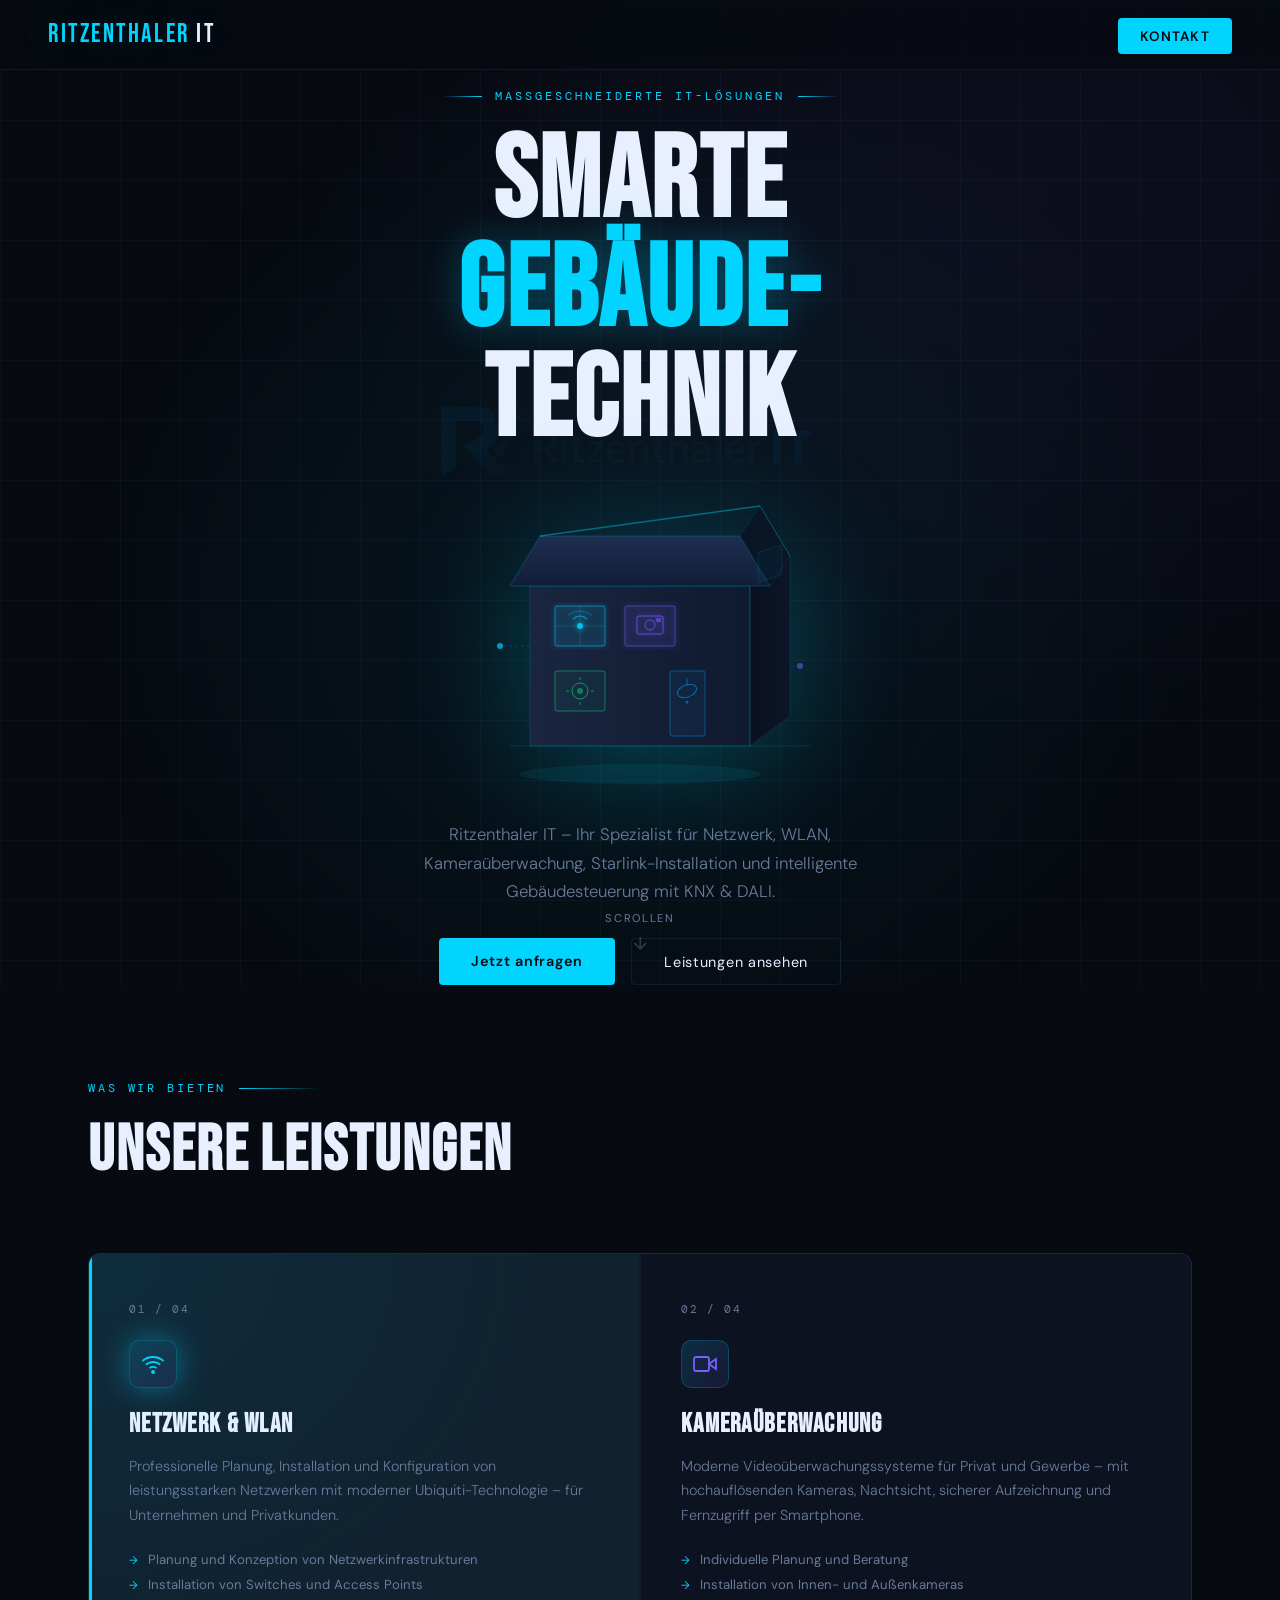
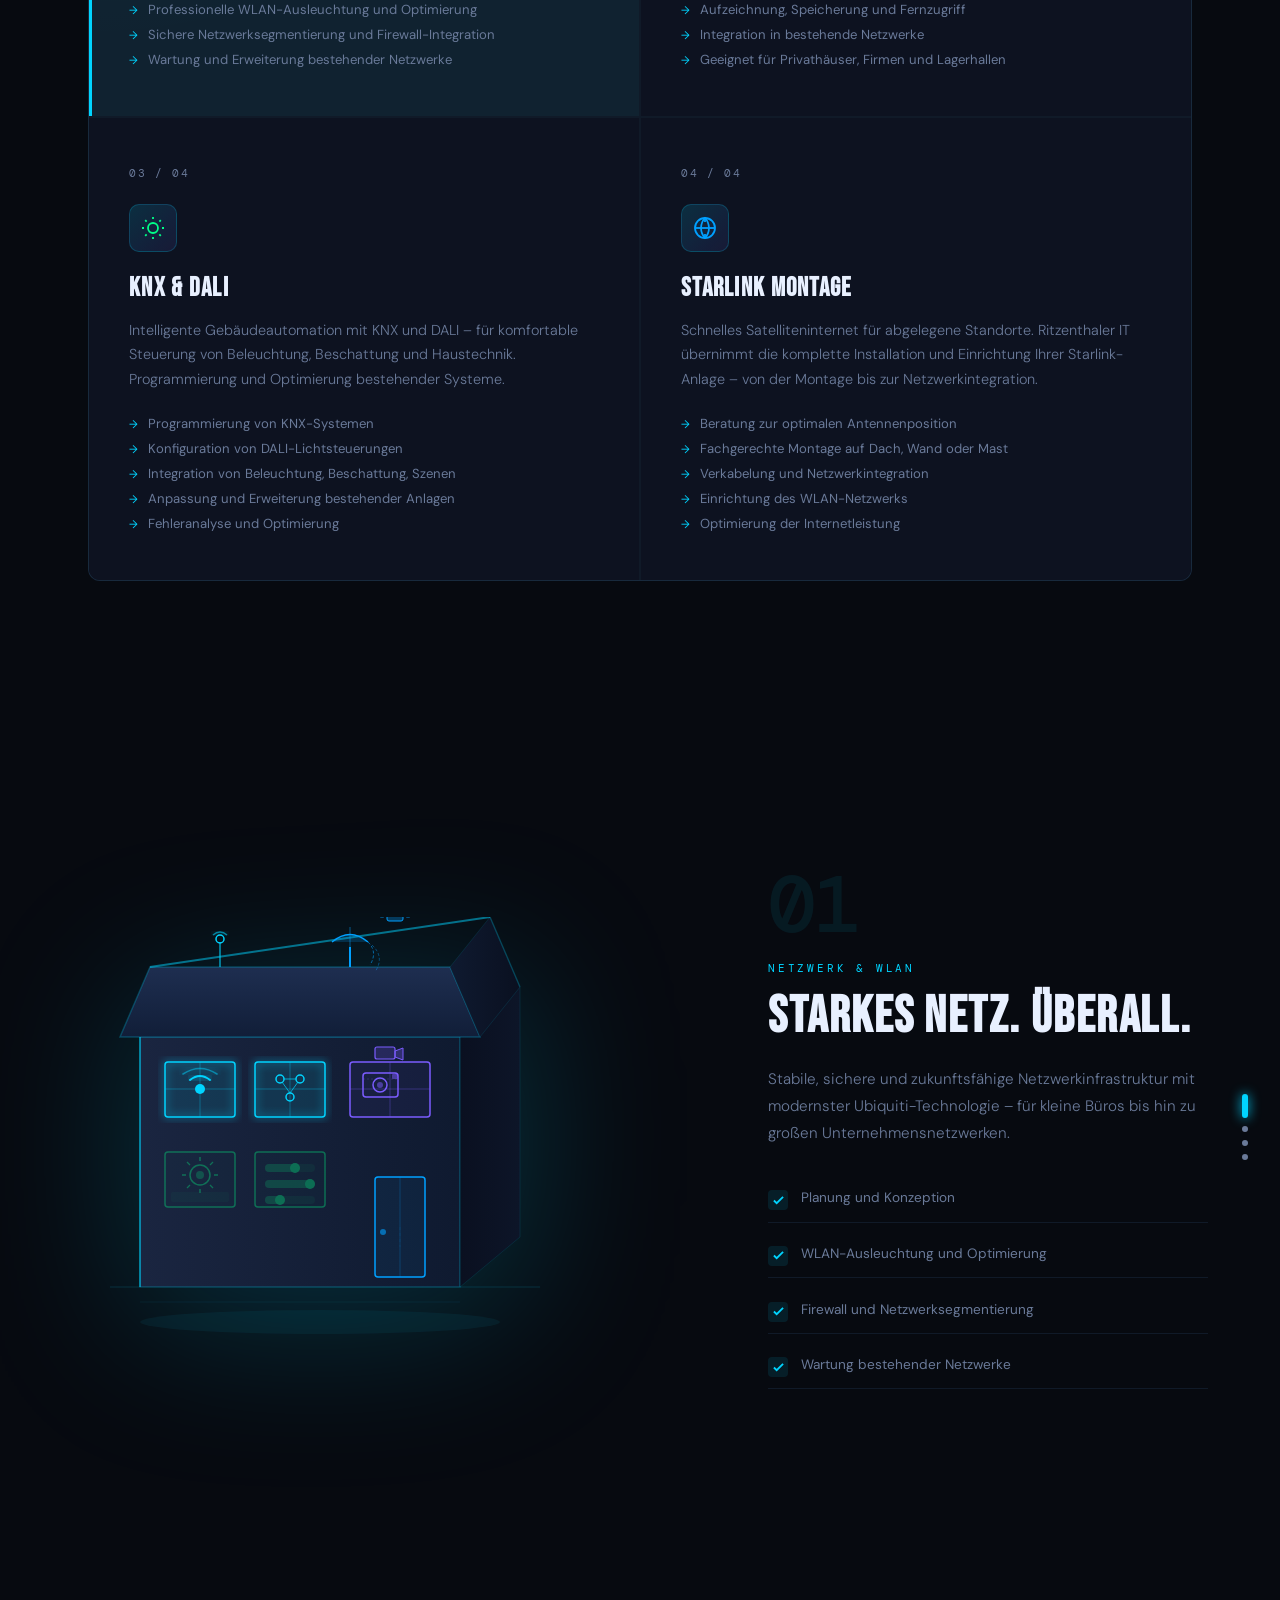
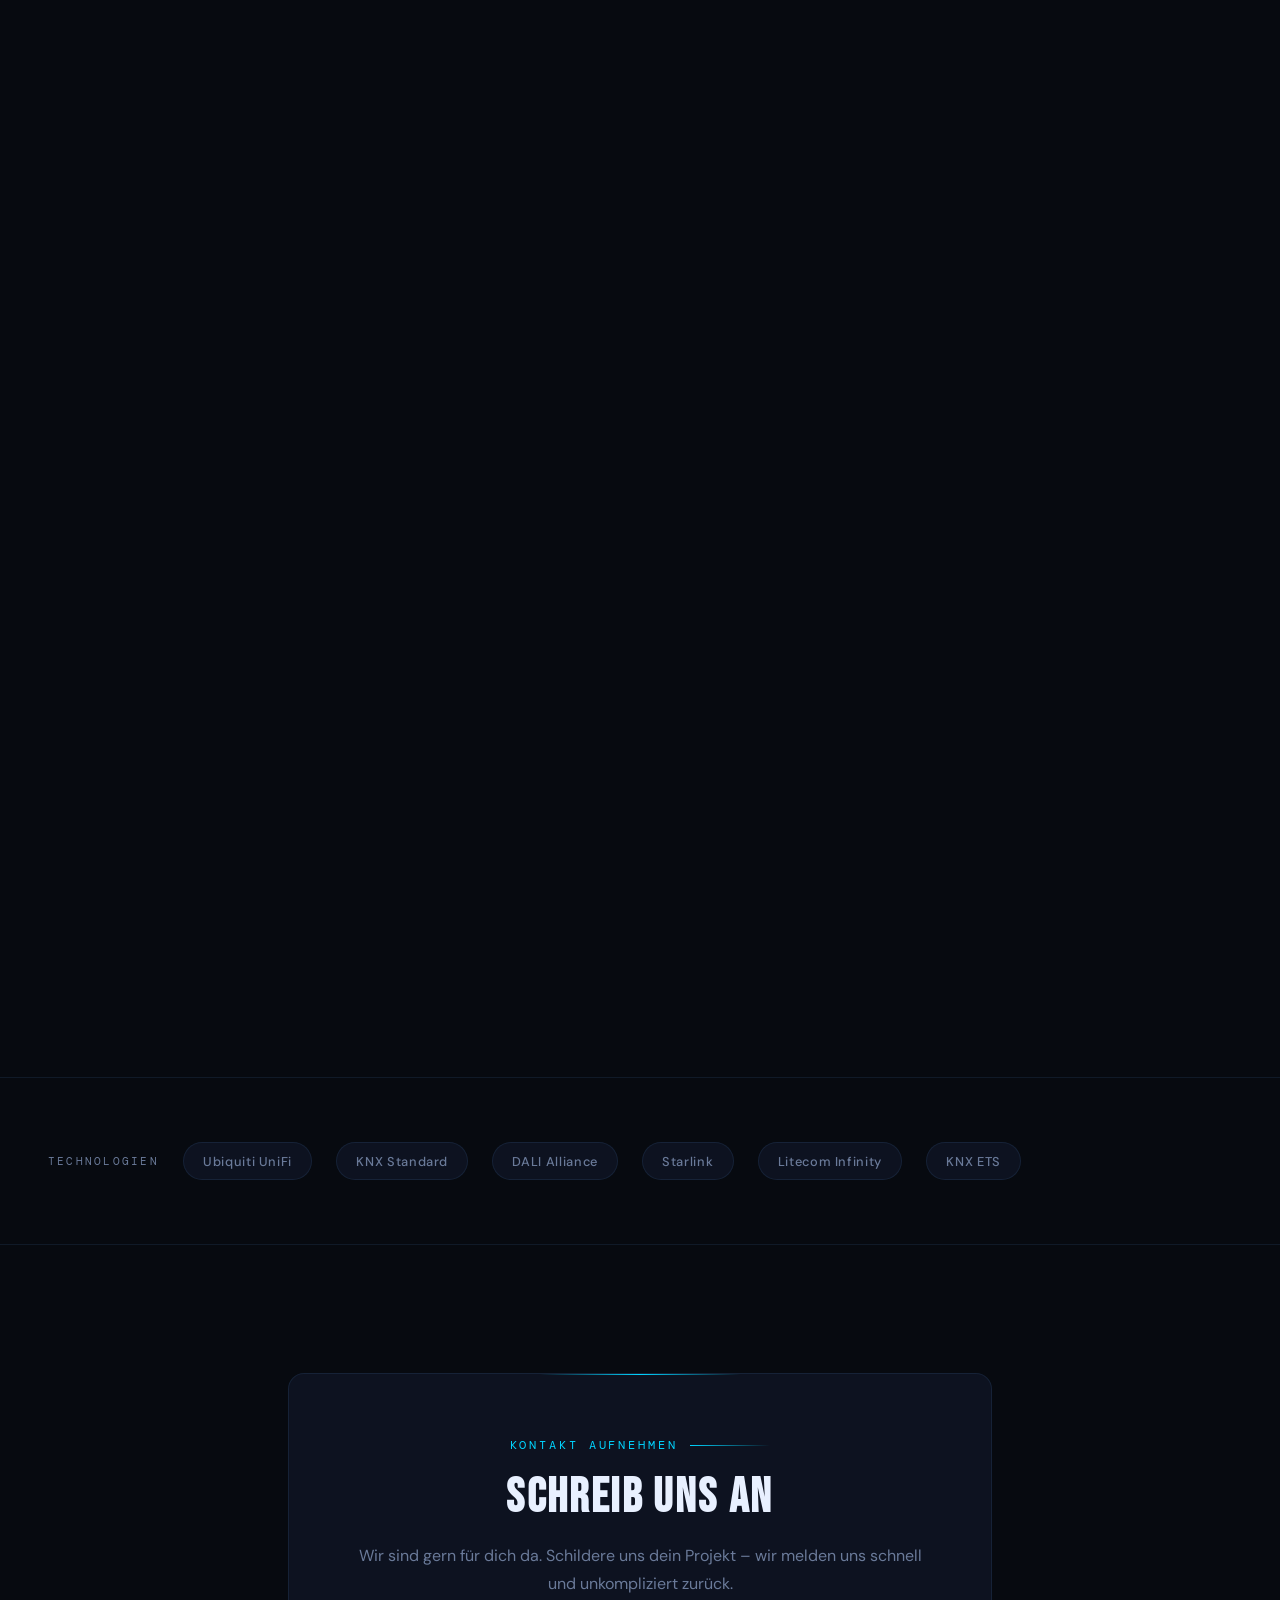
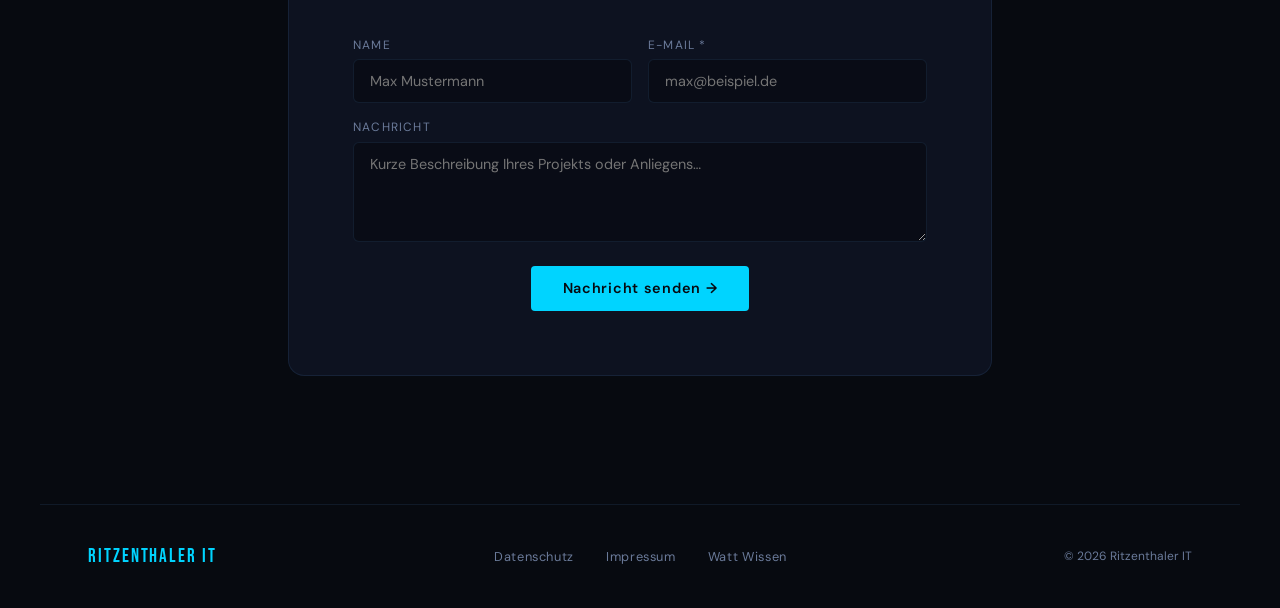
==== commit c6d6ad3b: "Fix mobile nav to always show contact button" ====
--- a/index.html
+++ b/index.html
@@ -495,7 +495,8 @@
 
   @media (max-width: 768px) {
     nav { padding: 1rem 1.5rem; }
-    nav ul { display: none; }
+    nav ul { display: flex; }
+    .nav-cta { padding: 0.5rem 1rem; font-size: 0.78rem; }
     .services-layout { grid-template-columns: 1fr; }
     .scene-sticky { grid-template-columns: 1fr; }
     .scene-house-panel { display: none; }
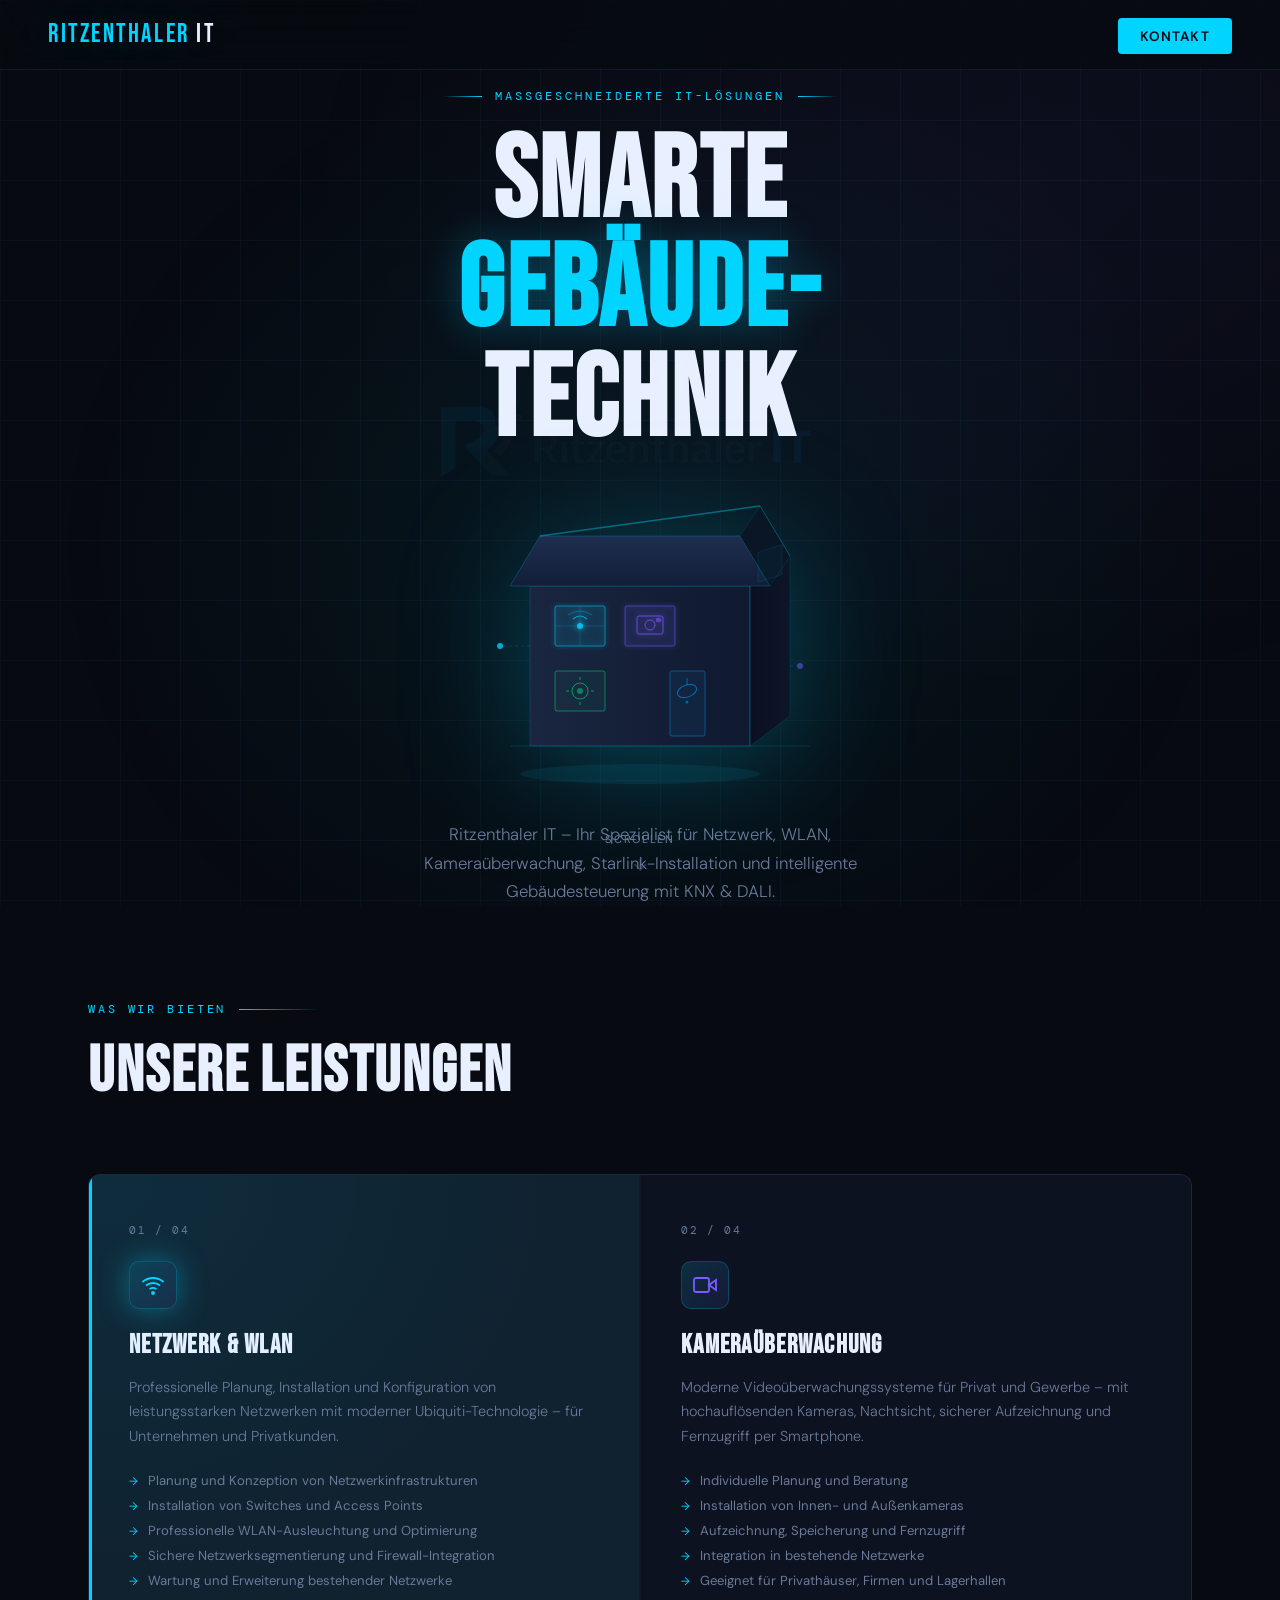
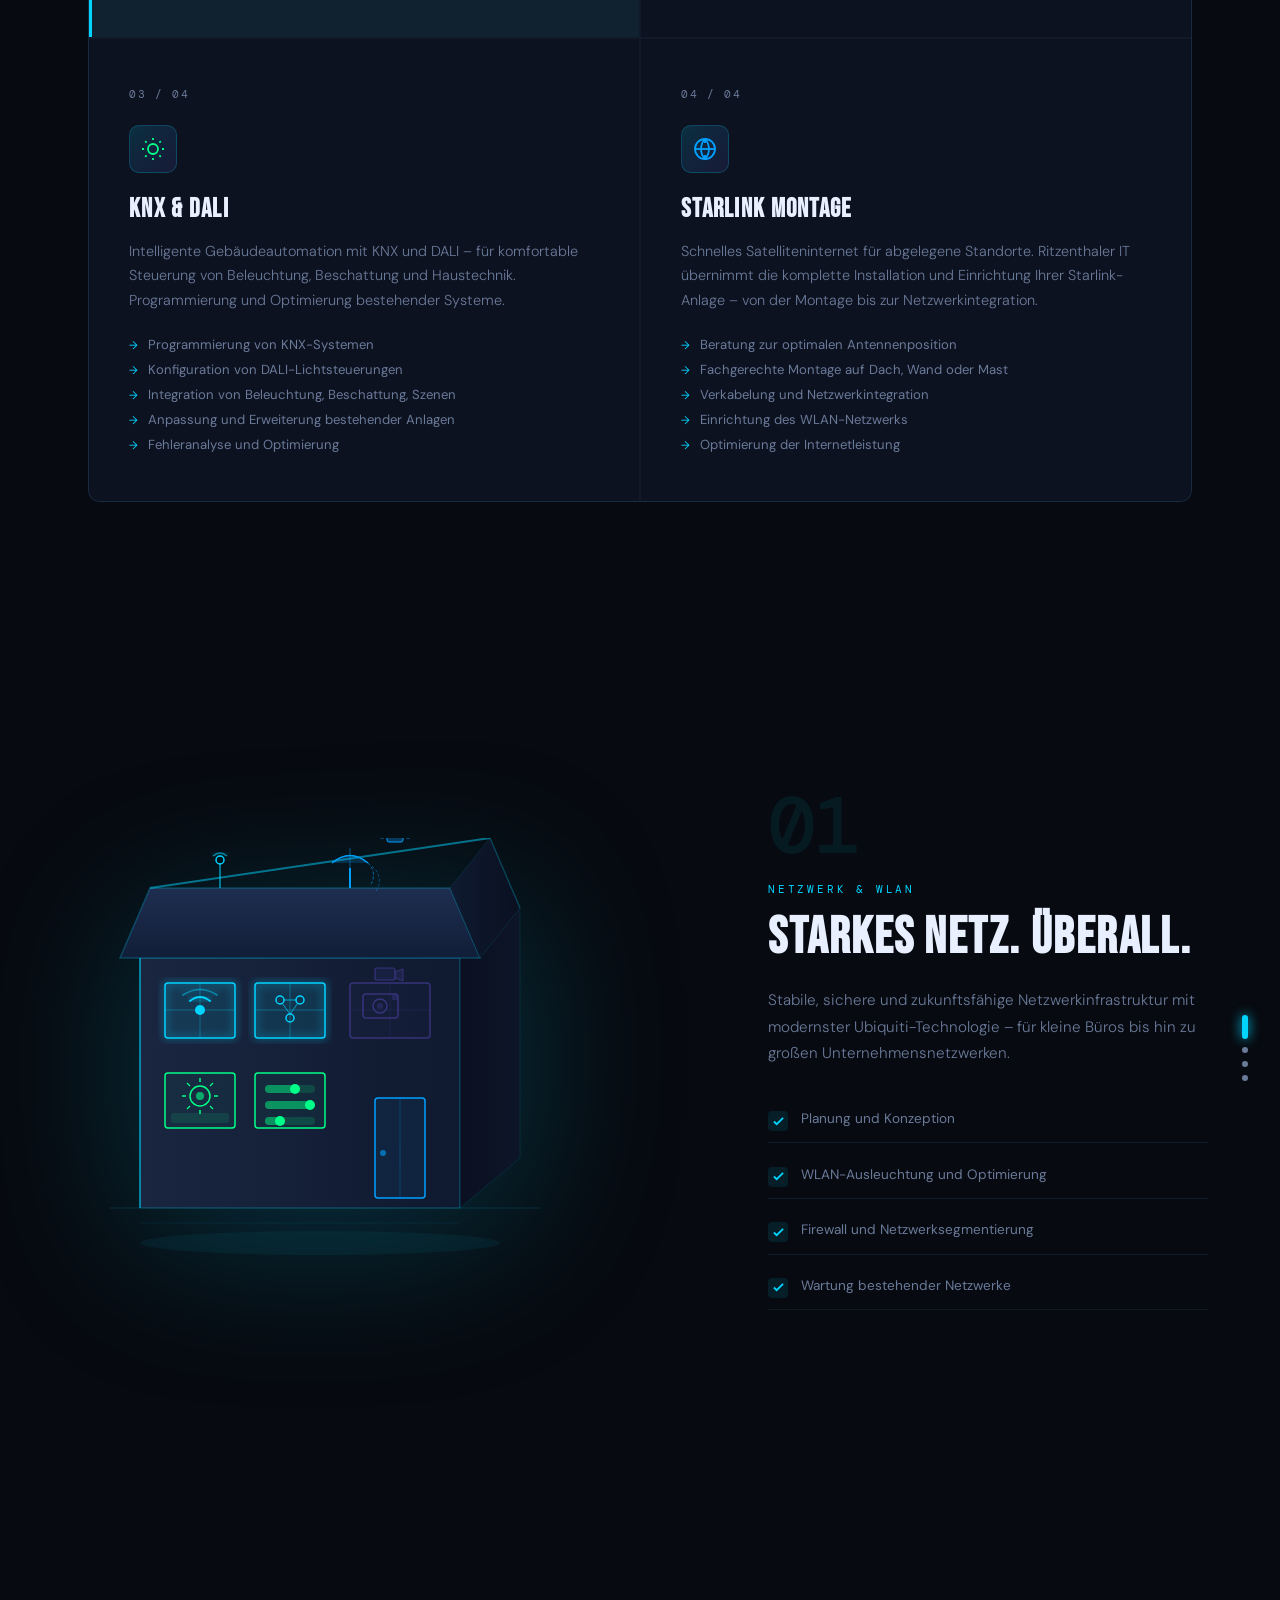
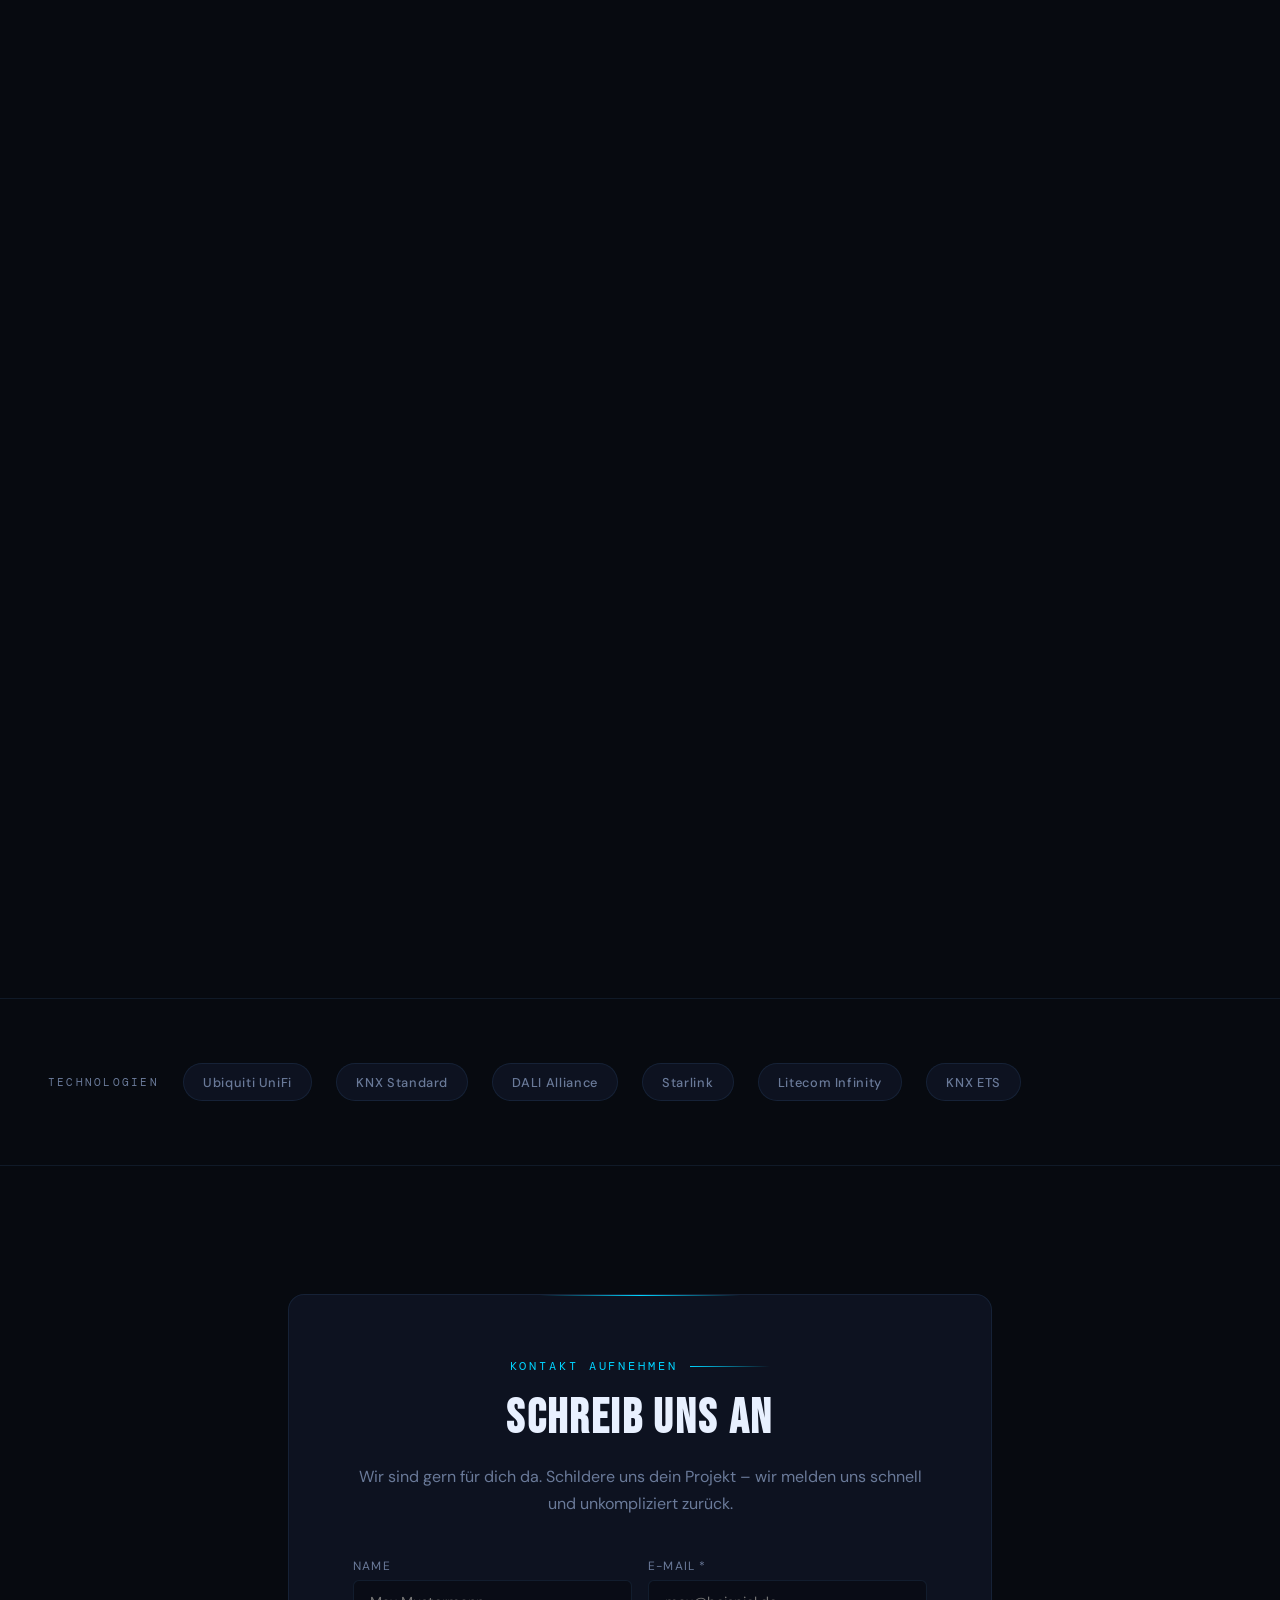
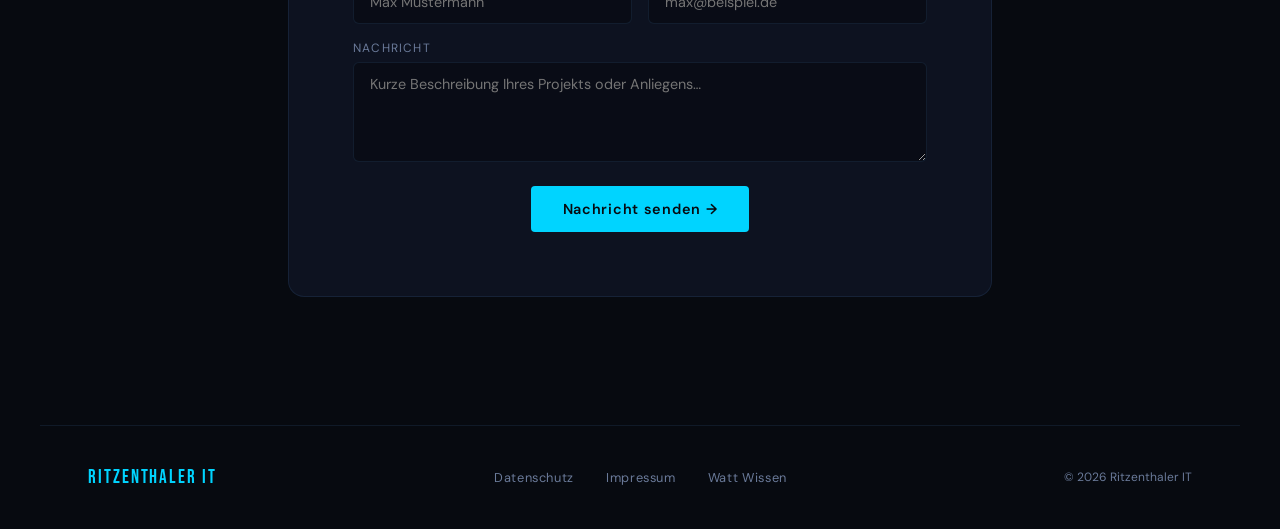
==== commit ac5ebaff: "Remove hero CTA buttons from index page" ====
--- a/index.html
+++ b/index.html
@@ -647,10 +647,6 @@
       Ritzenthaler IT – Ihr Spezialist für Netzwerk, WLAN, Kameraüberwachung, Starlink-Installation und intelligente Gebäudesteuerung mit KNX & DALI.
     </p>
 
-    <div class="hero-cta">
-      <a href="index.html#kontakt" class="btn-primary">Jetzt anfragen</a>
-      <a href="unsere-leistungen.html" class="btn-ghost">Leistungen ansehen</a>
-    </div>
   </div>
 
   <div class="scroll-hint">
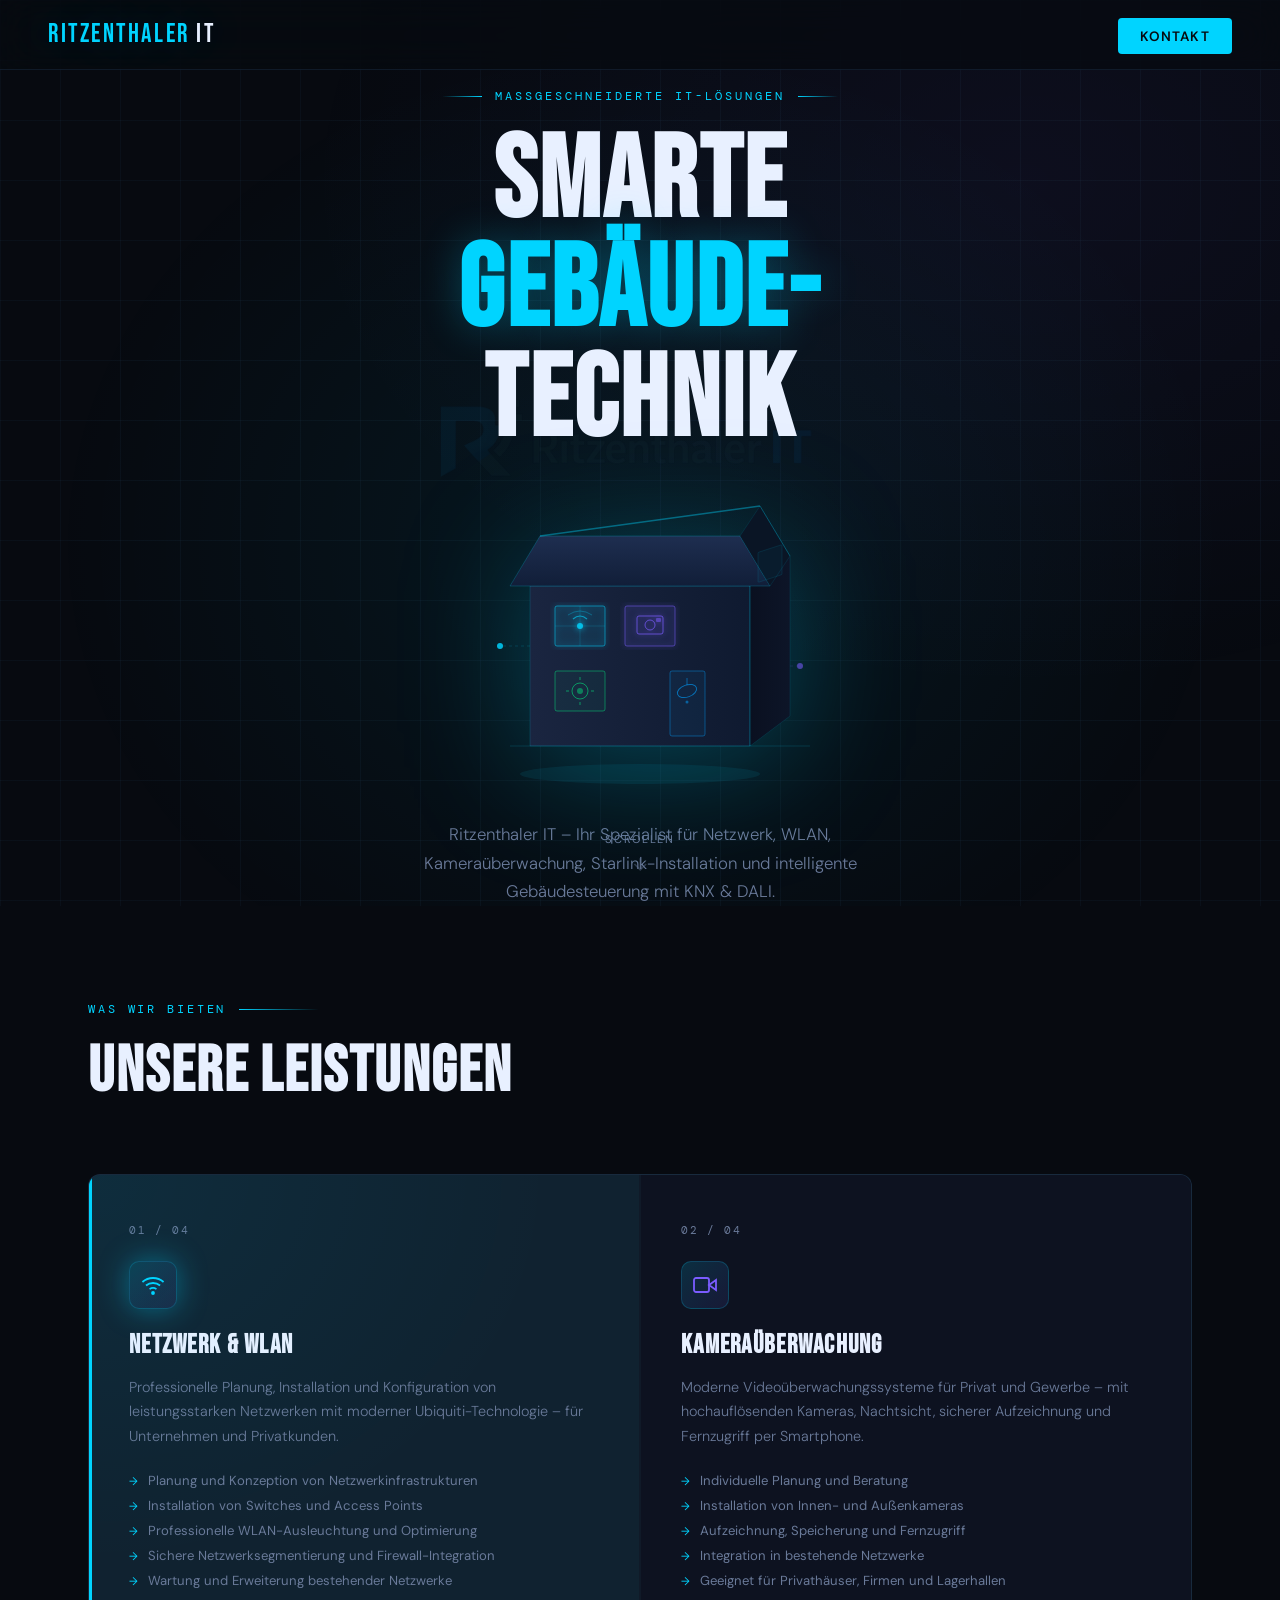
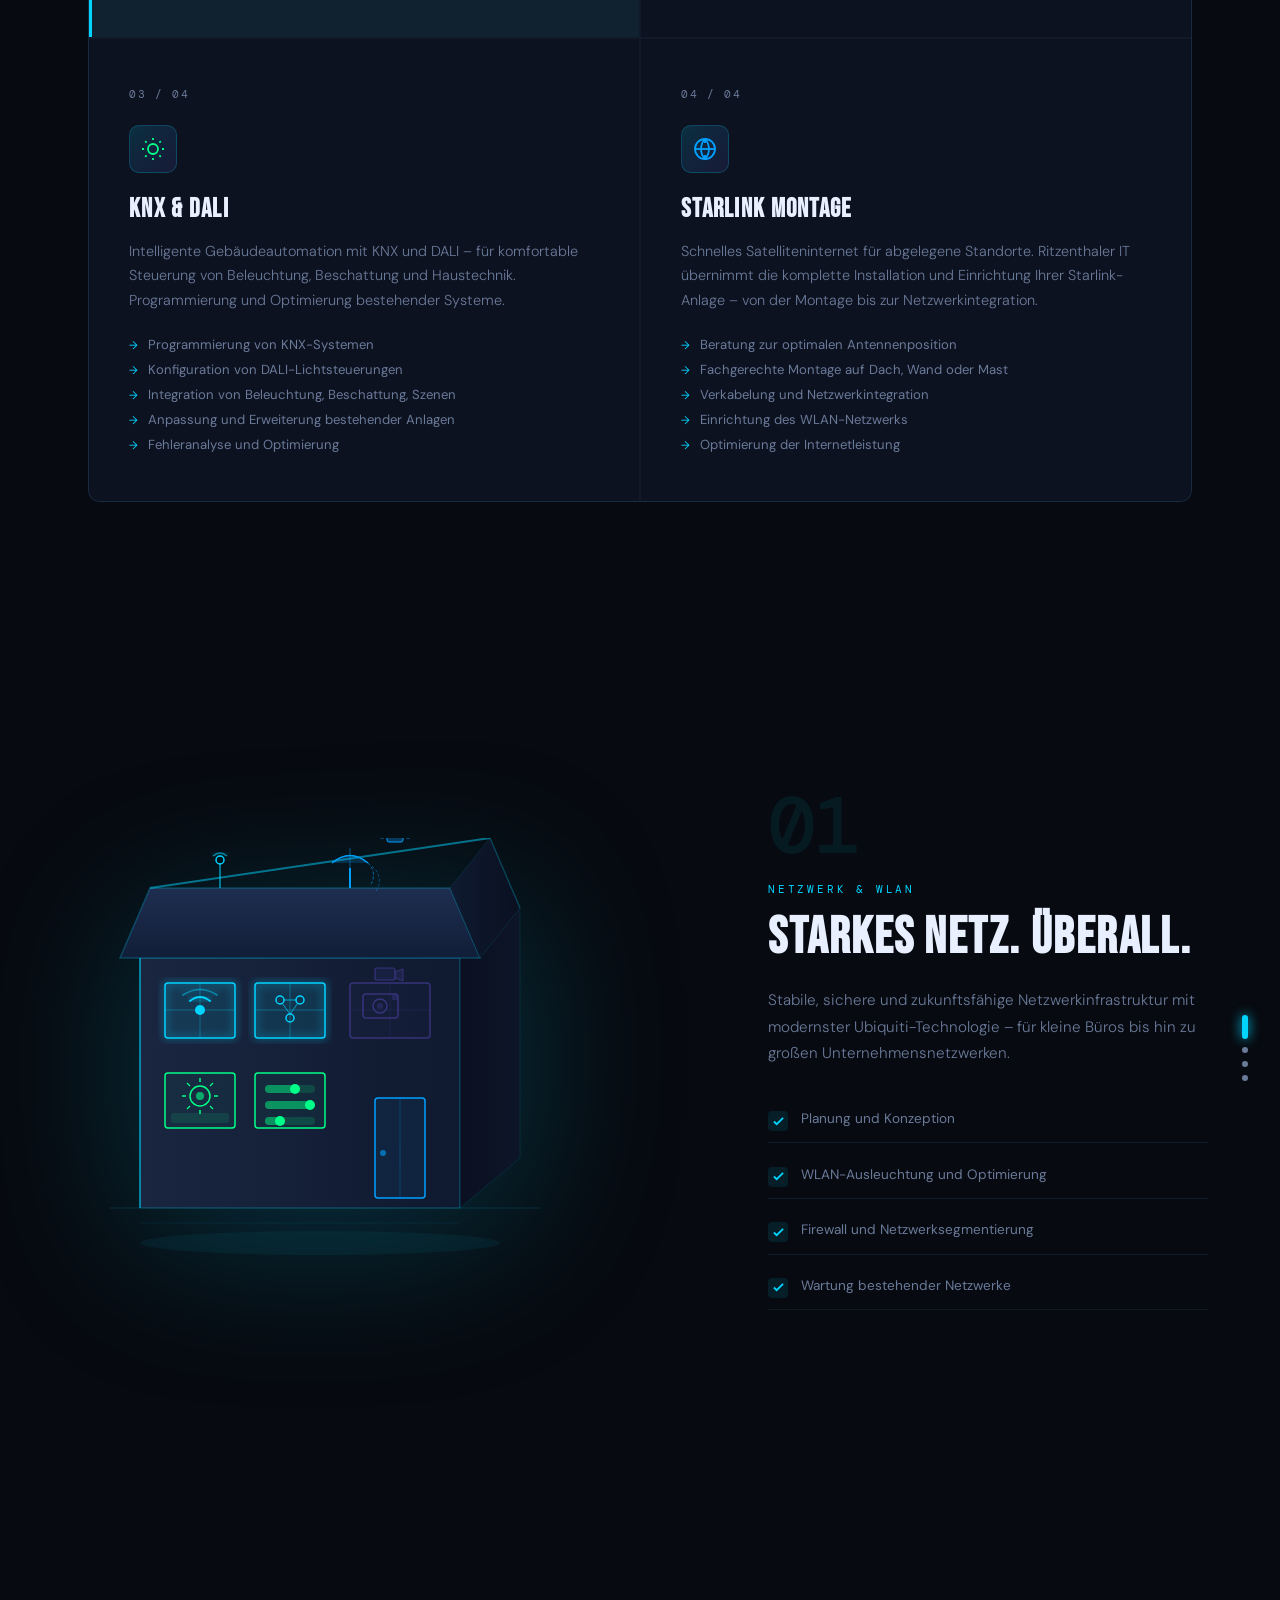
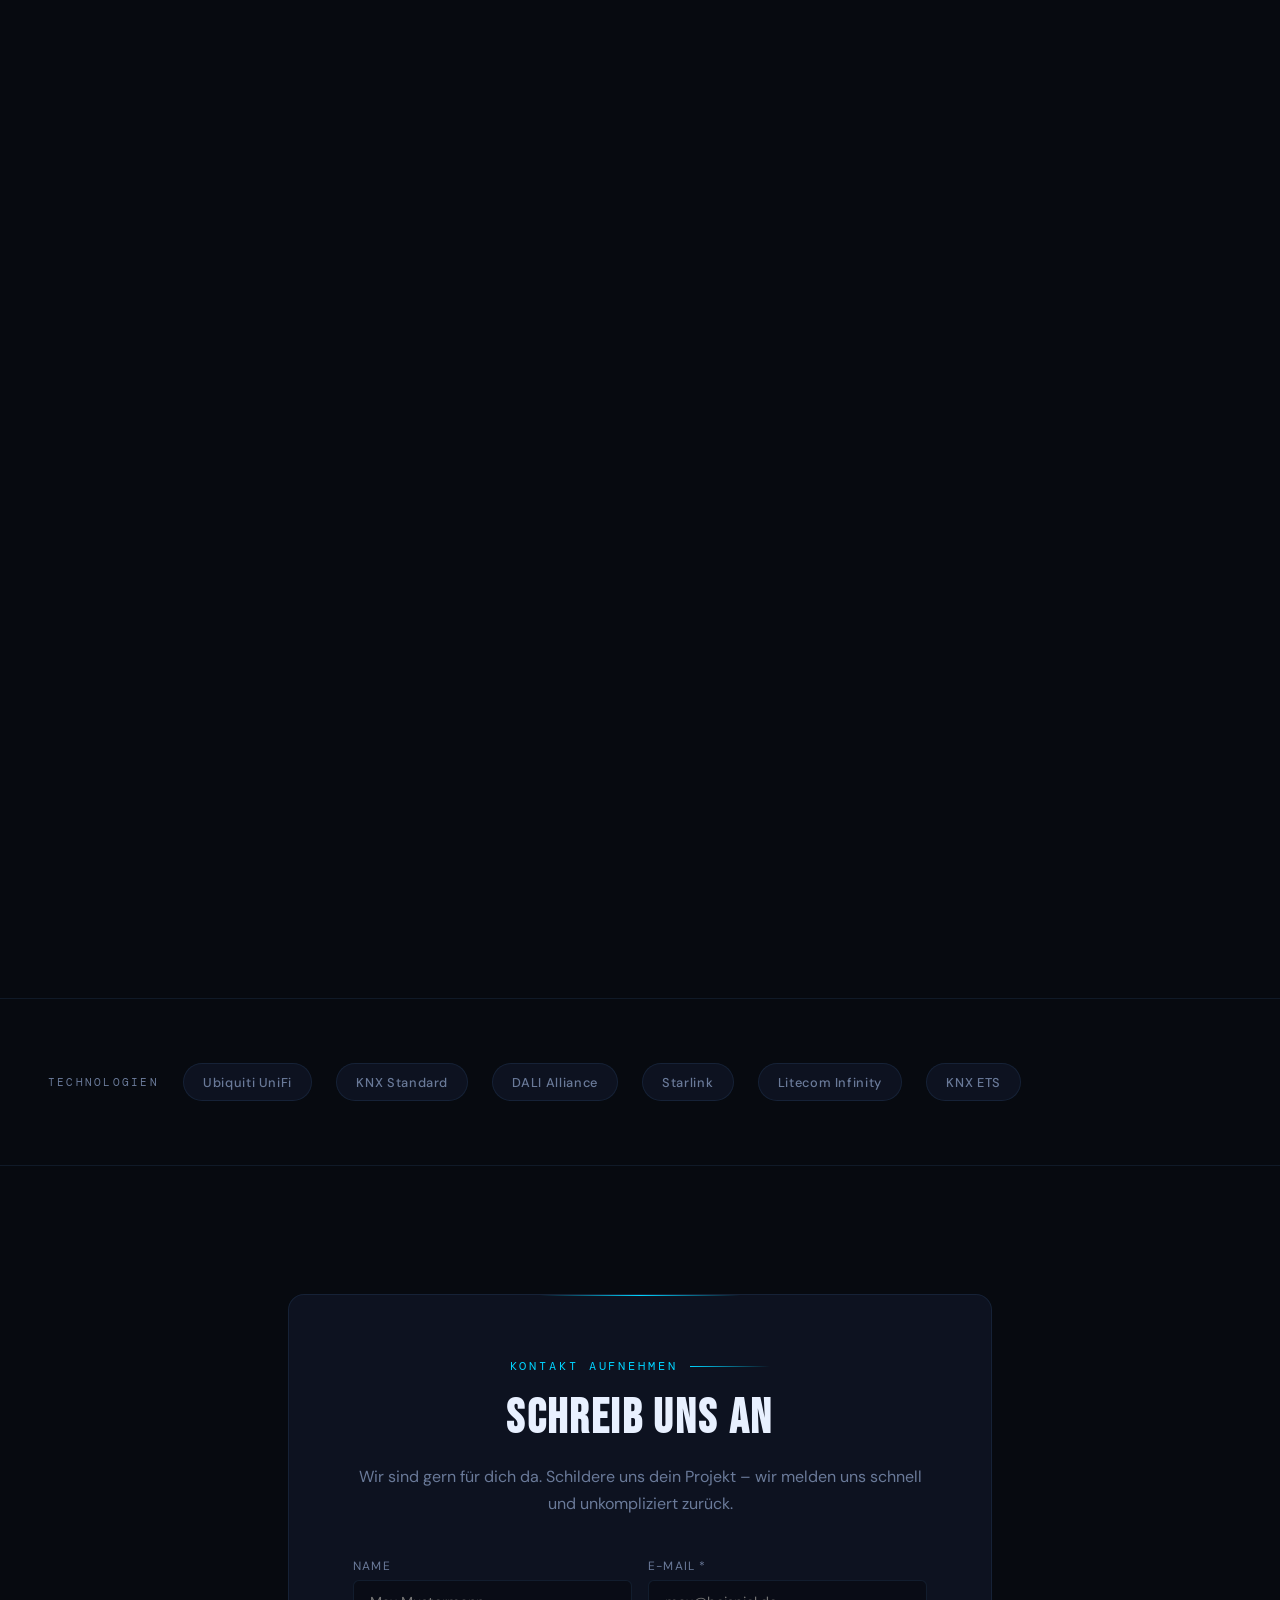
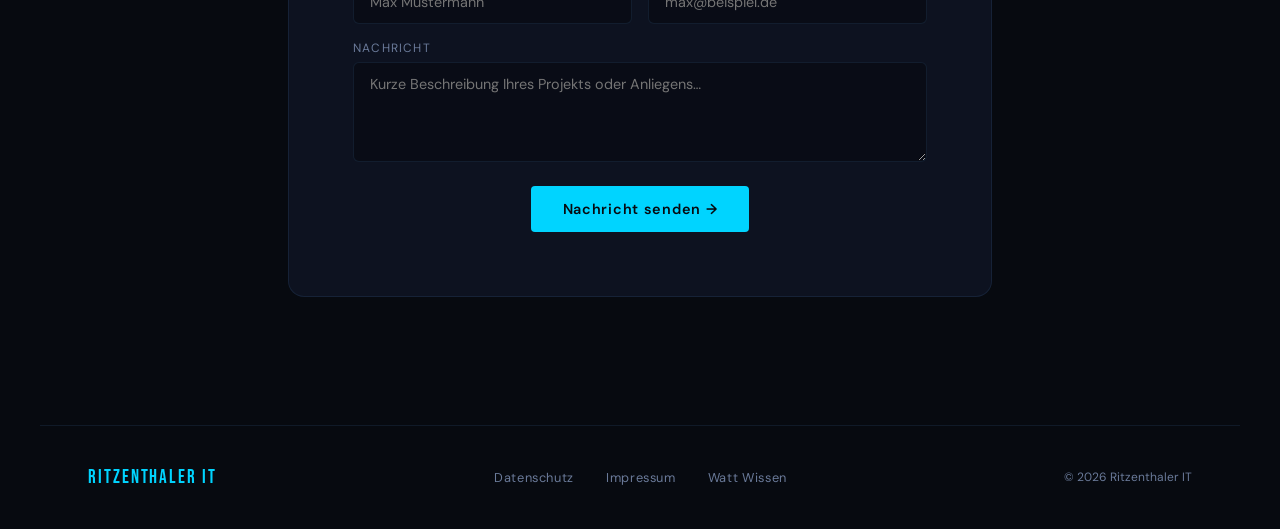
==== commit 9358b9d8: "Optimize mobile scroll scene layout" ====
--- a/index.html
+++ b/index.html
@@ -498,8 +498,47 @@
     nav ul { display: flex; }
     .nav-cta { padding: 0.5rem 1rem; font-size: 0.78rem; }
     .services-layout { grid-template-columns: 1fr; }
-    .scene-sticky { grid-template-columns: 1fr; }
-    .scene-house-panel { display: none; }
+    #scroll-scene { height: auto; }
+    .scene-sticky {
+      position: relative;
+      top: auto;
+      height: auto;
+      grid-template-columns: 1fr;
+    }
+    .scene-house-panel {
+      display: flex;
+      position: sticky;
+      top: 4.5rem;
+      height: auto;
+      padding: 1rem 1.5rem;
+      background: linear-gradient(180deg, rgba(7,10,16,0.96) 0%, rgba(7,10,16,0.78) 100%);
+      border-bottom: 1px solid var(--border);
+      z-index: 5;
+    }
+    .big-house-svg { width: min(290px, 78vw); }
+    .scene-info-panel {
+      height: auto;
+      padding: 1rem 1.5rem 2.5rem;
+      gap: 0.8rem;
+      display: flex;
+      flex-direction: column;
+    }
+    .scene-service-slide {
+      position: relative;
+      opacity: 1;
+      transform: none;
+      pointer-events: auto;
+      padding: 1.25rem;
+      background: var(--surface);
+      border: 1px solid var(--border);
+      border-radius: 10px;
+    }
+    .slide-number { font-size: 2.6rem; margin-bottom: 0.5rem; }
+    .slide-title { font-size: clamp(1.6rem, 7vw, 2rem); margin-bottom: 0.75rem; }
+    .slide-desc { font-size: 0.9rem; line-height: 1.6; }
+    .slide-list { margin-top: 1rem; gap: 0.2rem; }
+    .slide-item { font-size: 0.8rem; padding: 0.45rem 0; }
+    .scene-progress { display: none; }
     #leistungen, #kontakt { padding: 4rem 1.5rem; }
     .form-row { grid-template-columns: 1fr; }
     footer { flex-direction: column; gap: 1.5rem; text-align: center; }
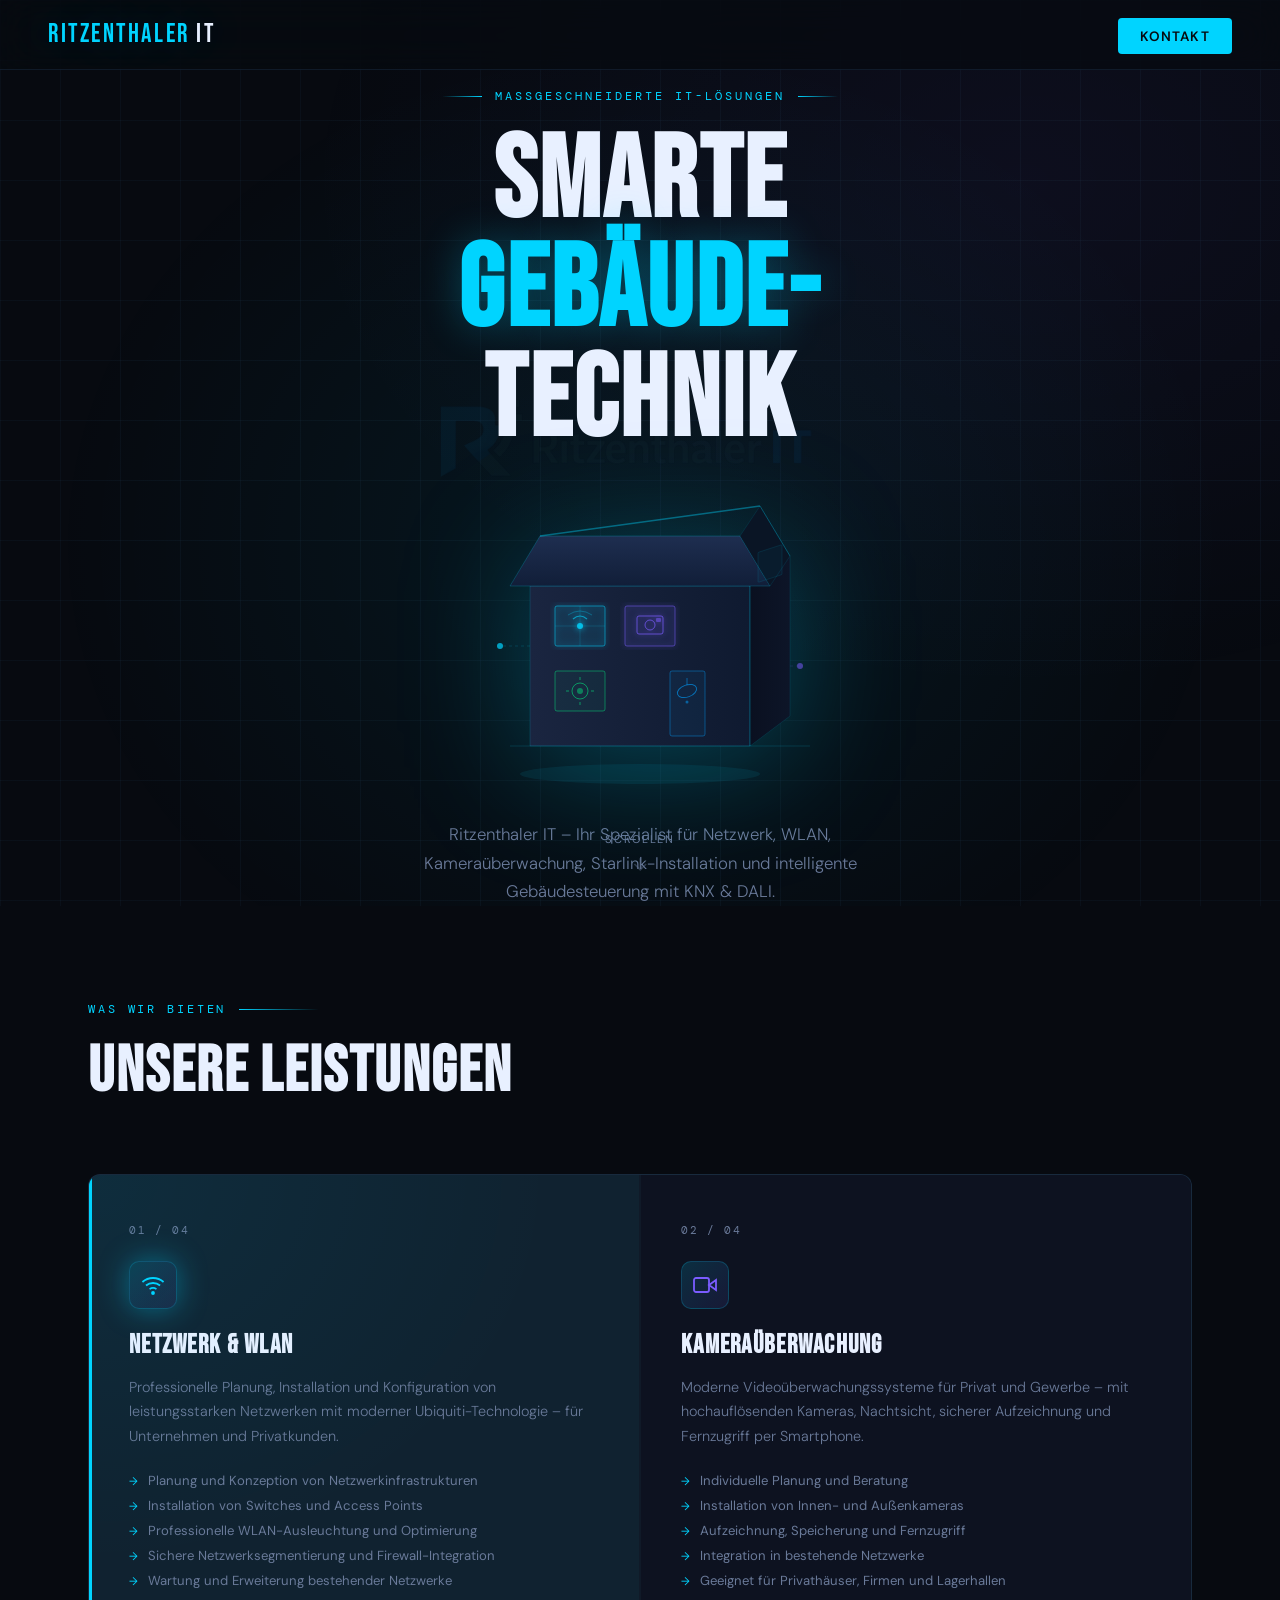
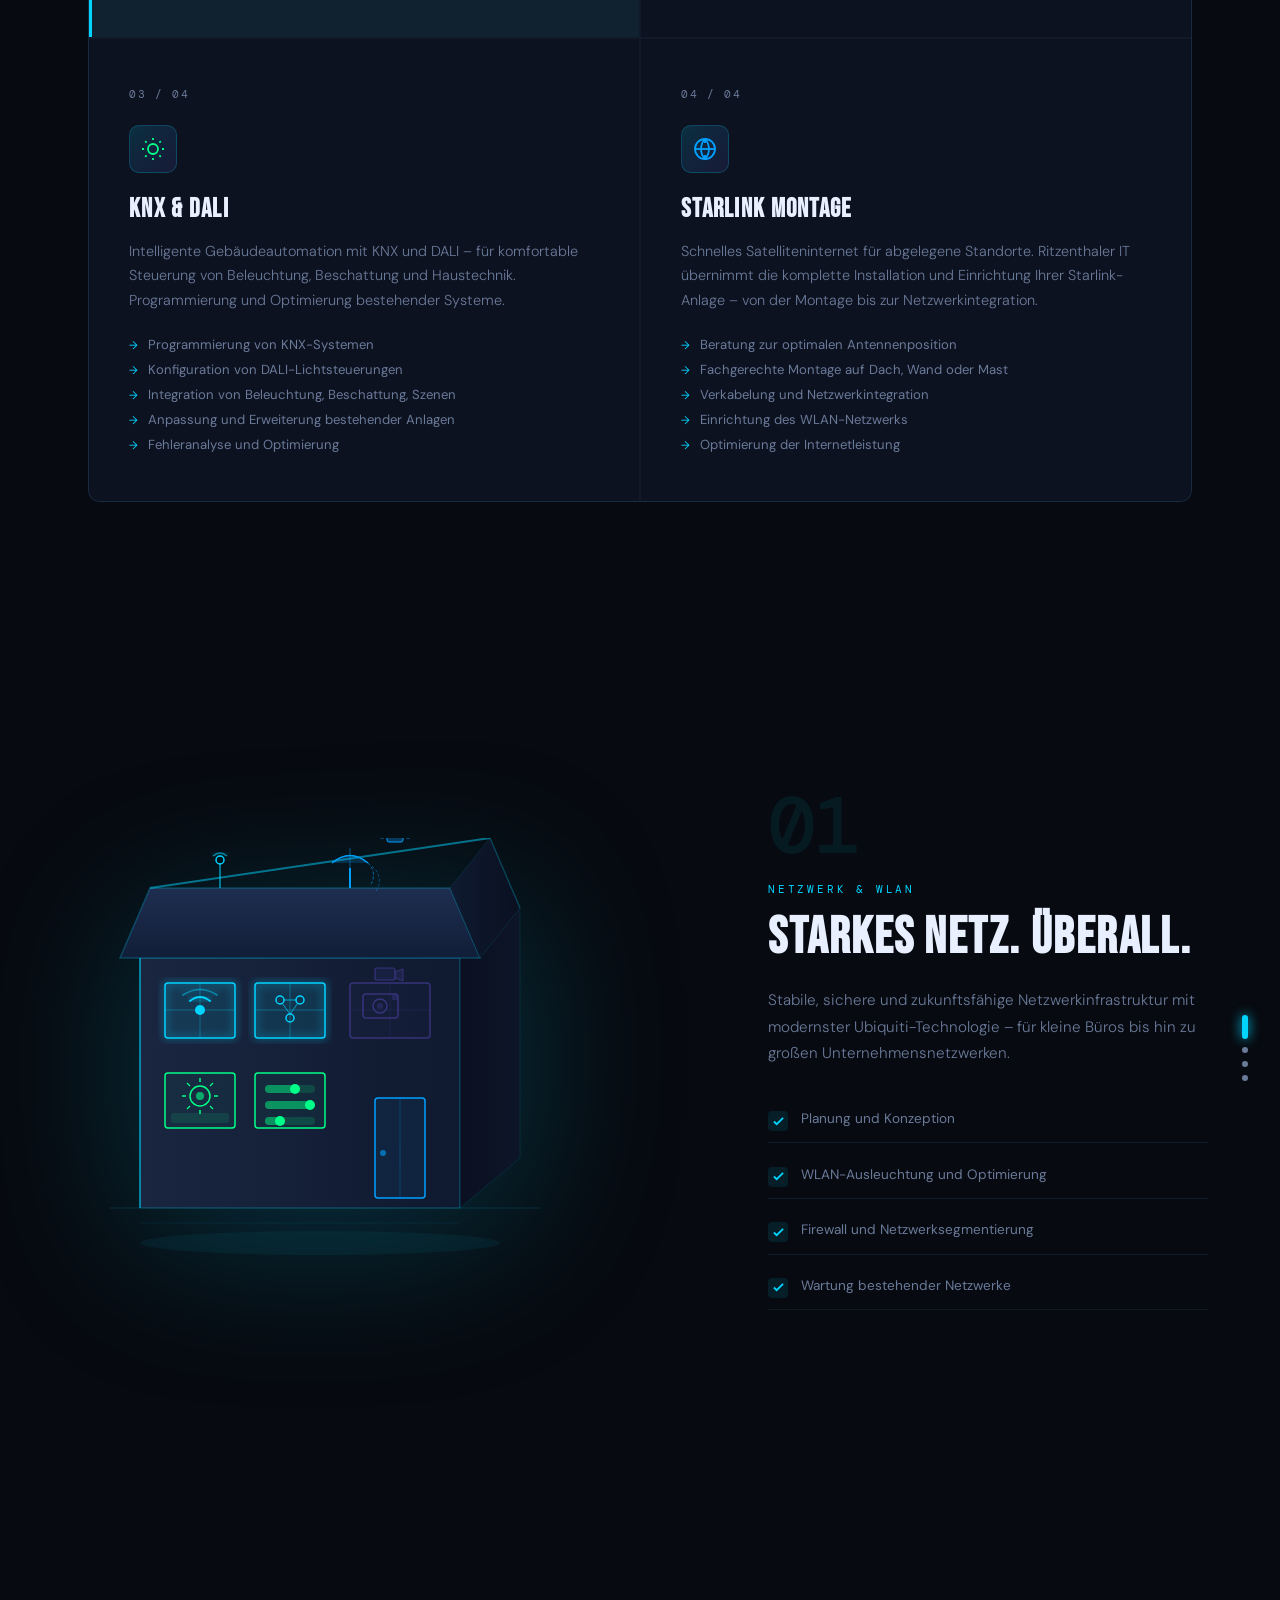
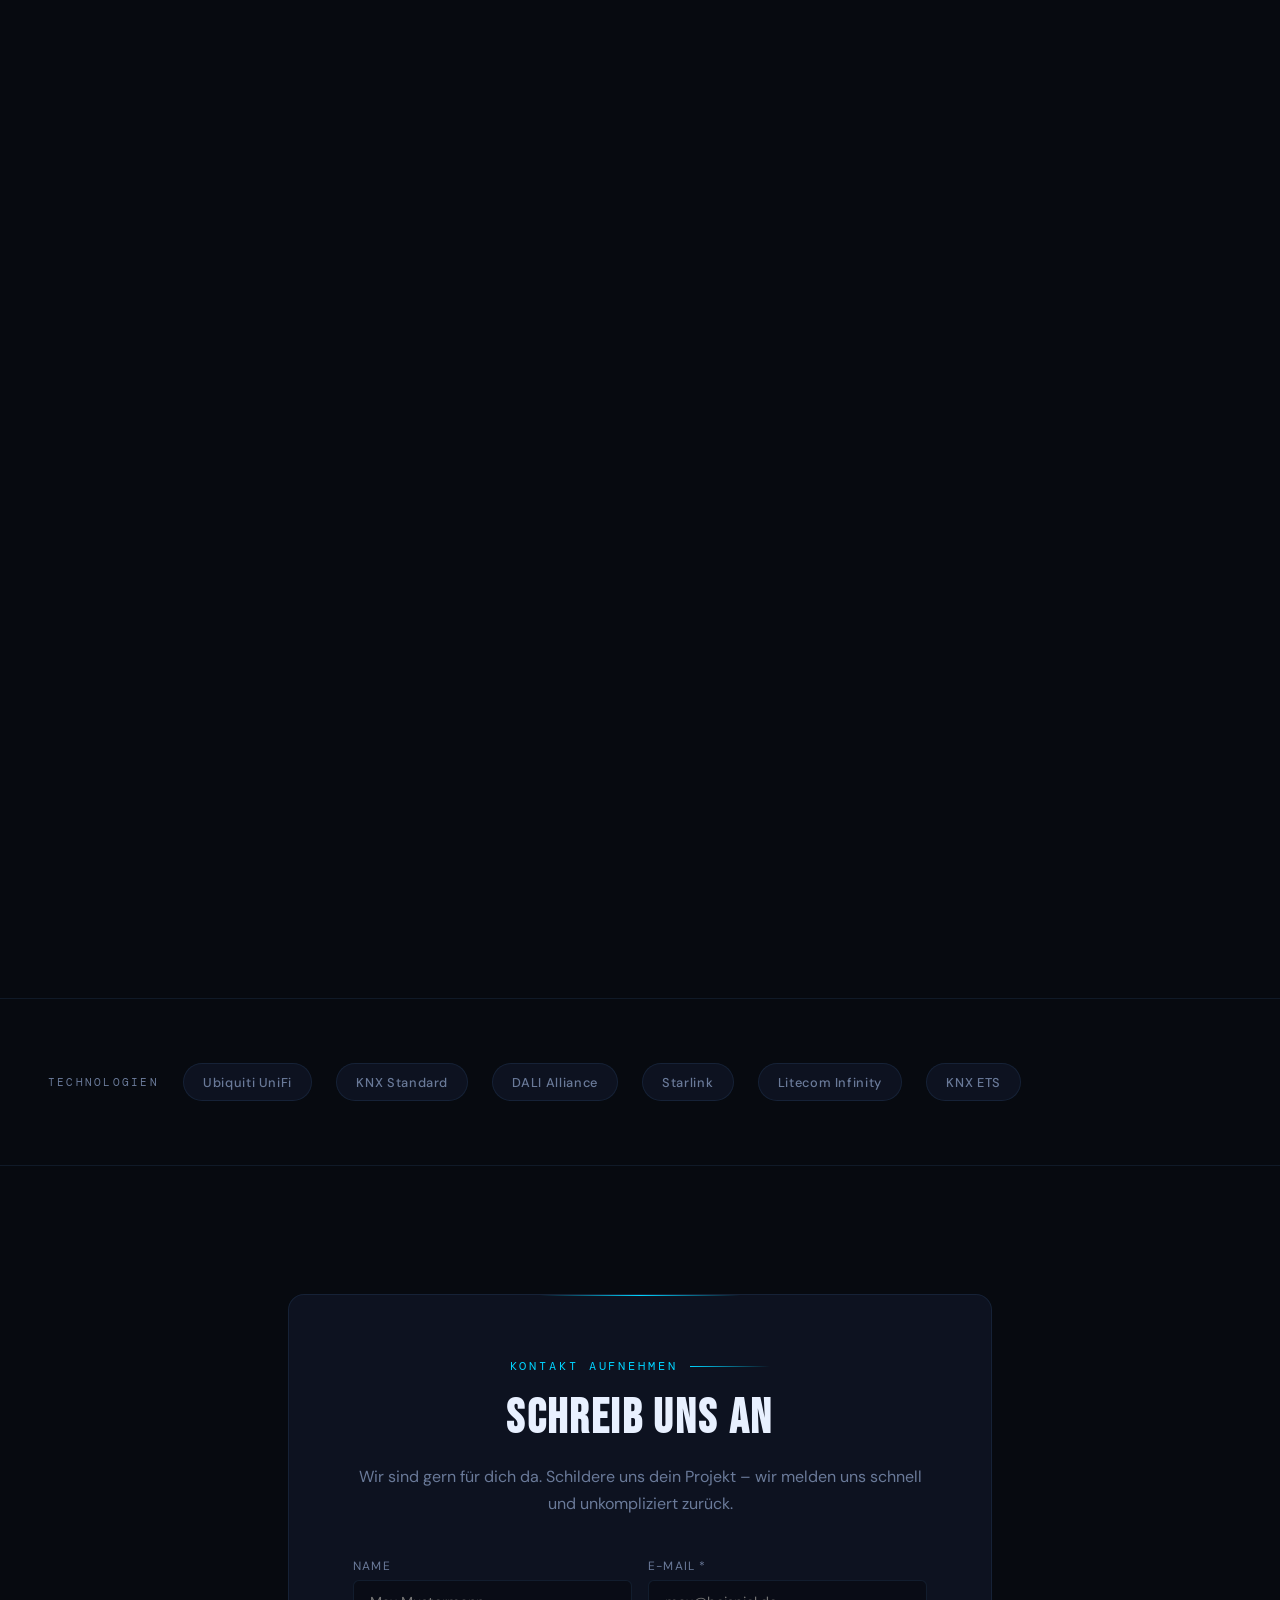
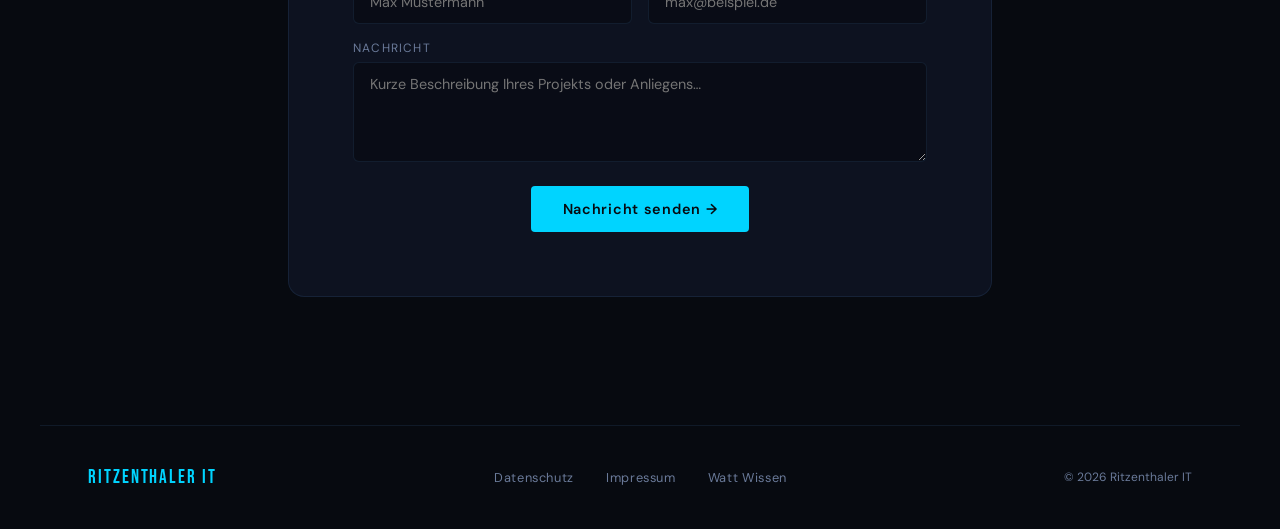
==== commit b9994028: "Align mobile scroll scene behavior with desktop" ====
--- a/index.html
+++ b/index.html
@@ -498,41 +498,45 @@
     nav ul { display: flex; }
     .nav-cta { padding: 0.5rem 1rem; font-size: 0.78rem; }
     .services-layout { grid-template-columns: 1fr; }
-    #scroll-scene { height: auto; }
+    #scroll-scene { height: 420vh; }
     .scene-sticky {
+      position: sticky;
+      top: 0;
+      height: 100vh;
+      grid-template-columns: 1fr;
+      grid-template-rows: auto 1fr;
+      align-items: stretch;
+    }
+    .scene-house-panel {
+      display: flex;
       position: relative;
       top: auto;
       height: auto;
-      grid-template-columns: 1fr;
-    }
-    .scene-house-panel {
-      display: flex;
-      position: sticky;
-      top: 4.5rem;
-      height: auto;
-      padding: 1rem 1.5rem;
+      padding: 0.75rem 1.5rem;
       background: linear-gradient(180deg, rgba(7,10,16,0.96) 0%, rgba(7,10,16,0.78) 100%);
       border-bottom: 1px solid var(--border);
       z-index: 5;
     }
-    .big-house-svg { width: min(290px, 78vw); }
+    .big-house-svg { width: min(250px, 70vw); }
     .scene-info-panel {
-      height: auto;
-      padding: 1rem 1.5rem 2.5rem;
-      gap: 0.8rem;
-      display: flex;
-      flex-direction: column;
+      height: 100%;
+      padding: 0.5rem 1.5rem 1rem;
+      overflow: hidden;
     }
     .scene-service-slide {
-      position: relative;
-      opacity: 1;
-      transform: none;
-      pointer-events: auto;
+      position: absolute;
+      opacity: 0;
+      transform: translateY(20px);
+      pointer-events: none;
+      inset: 0.5rem 1.5rem 1rem;
       padding: 1.25rem;
       background: var(--surface);
       border: 1px solid var(--border);
       border-radius: 10px;
+      overflow-y: auto;
+      -webkit-overflow-scrolling: touch;
     }
+    .scene-service-slide.active { opacity: 1; transform: translateY(0); pointer-events: auto; }
     .slide-number { font-size: 2.6rem; margin-bottom: 0.5rem; }
     .slide-title { font-size: clamp(1.6rem, 7vw, 2rem); margin-bottom: 0.75rem; }
     .slide-desc { font-size: 0.9rem; line-height: 1.6; }
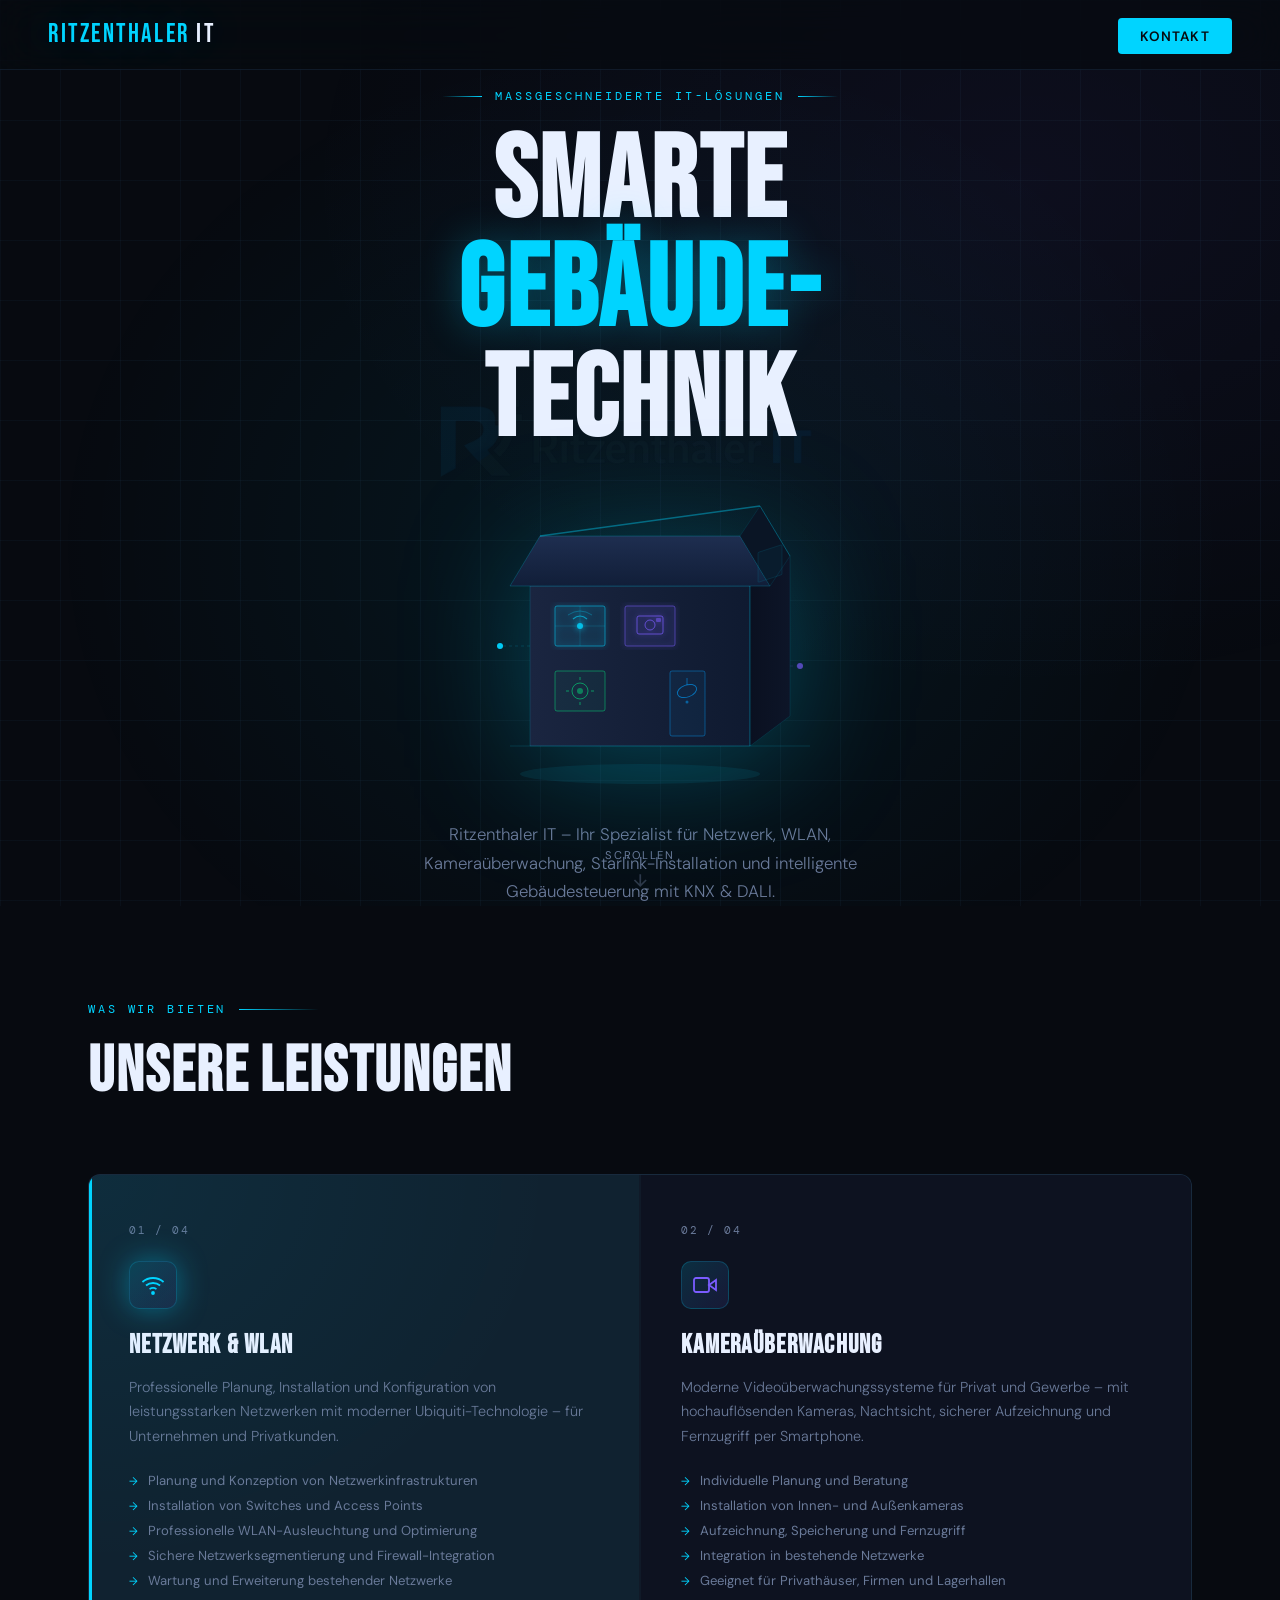
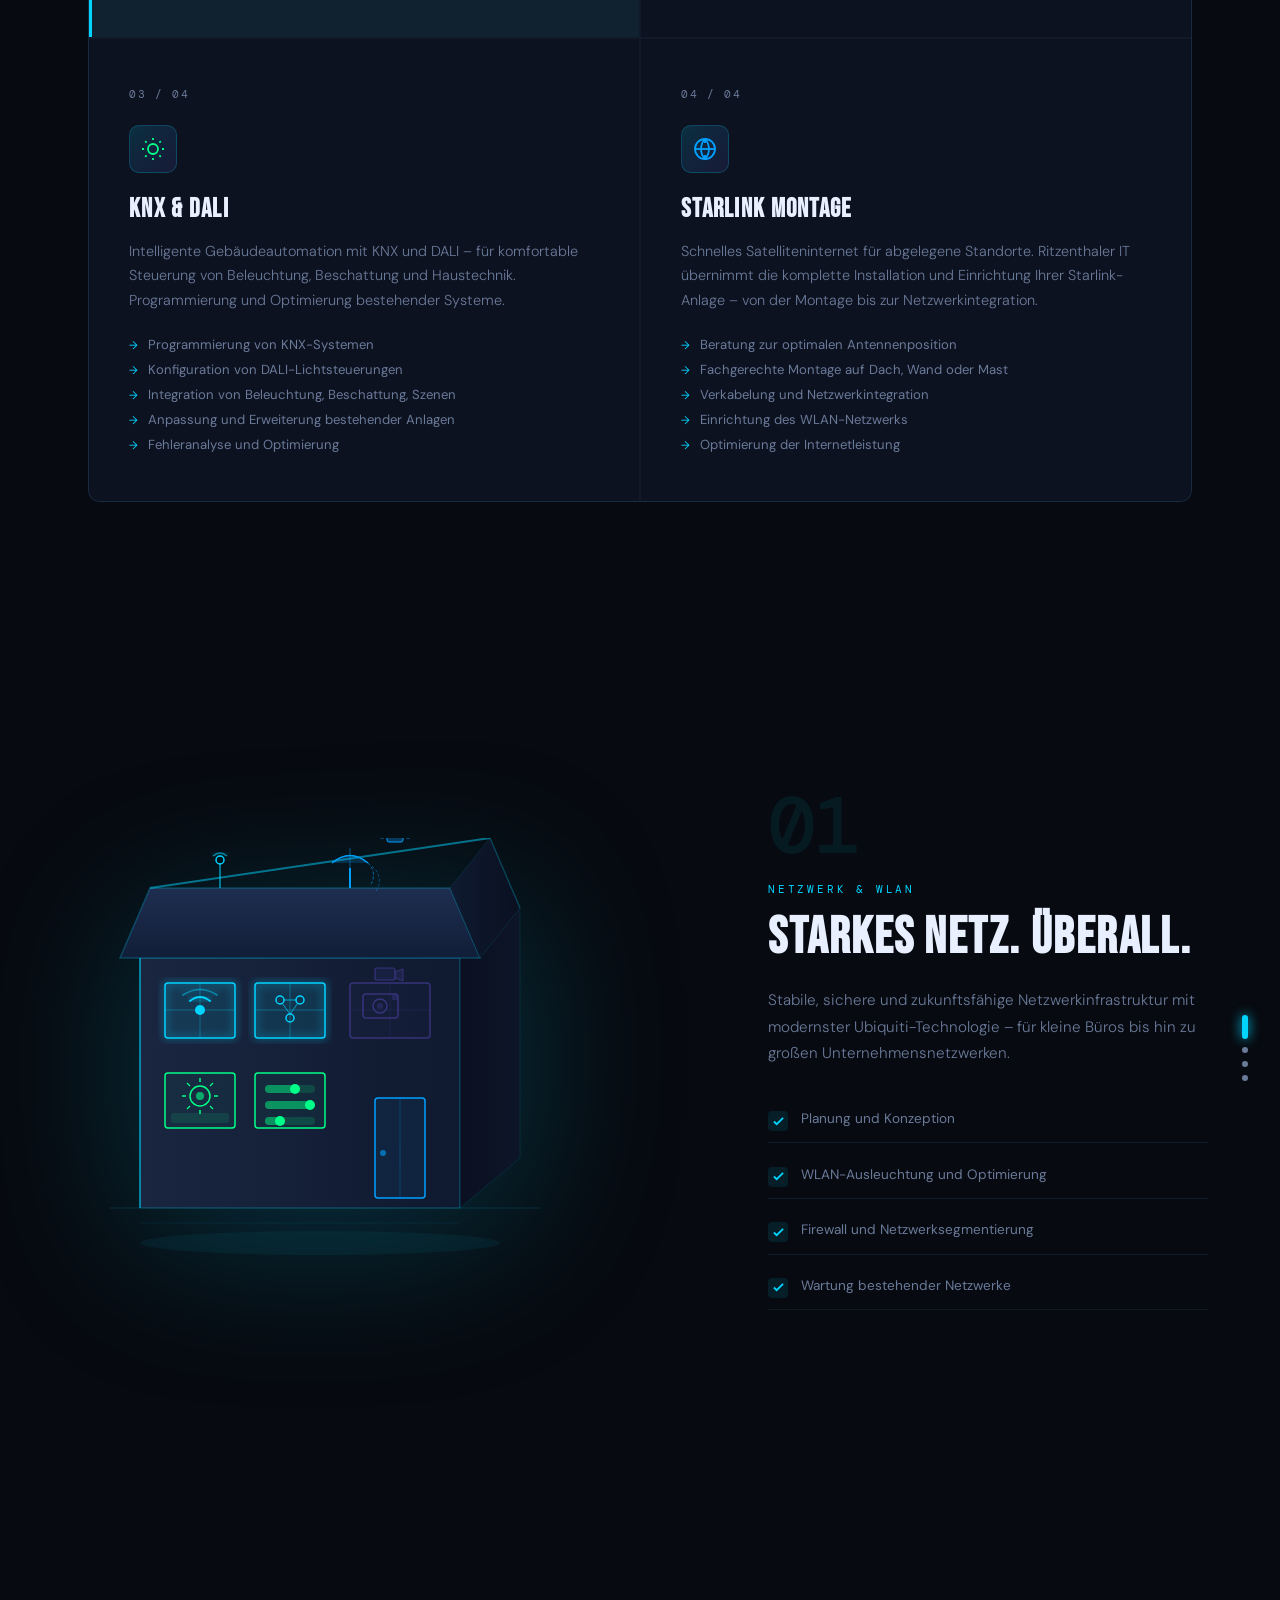
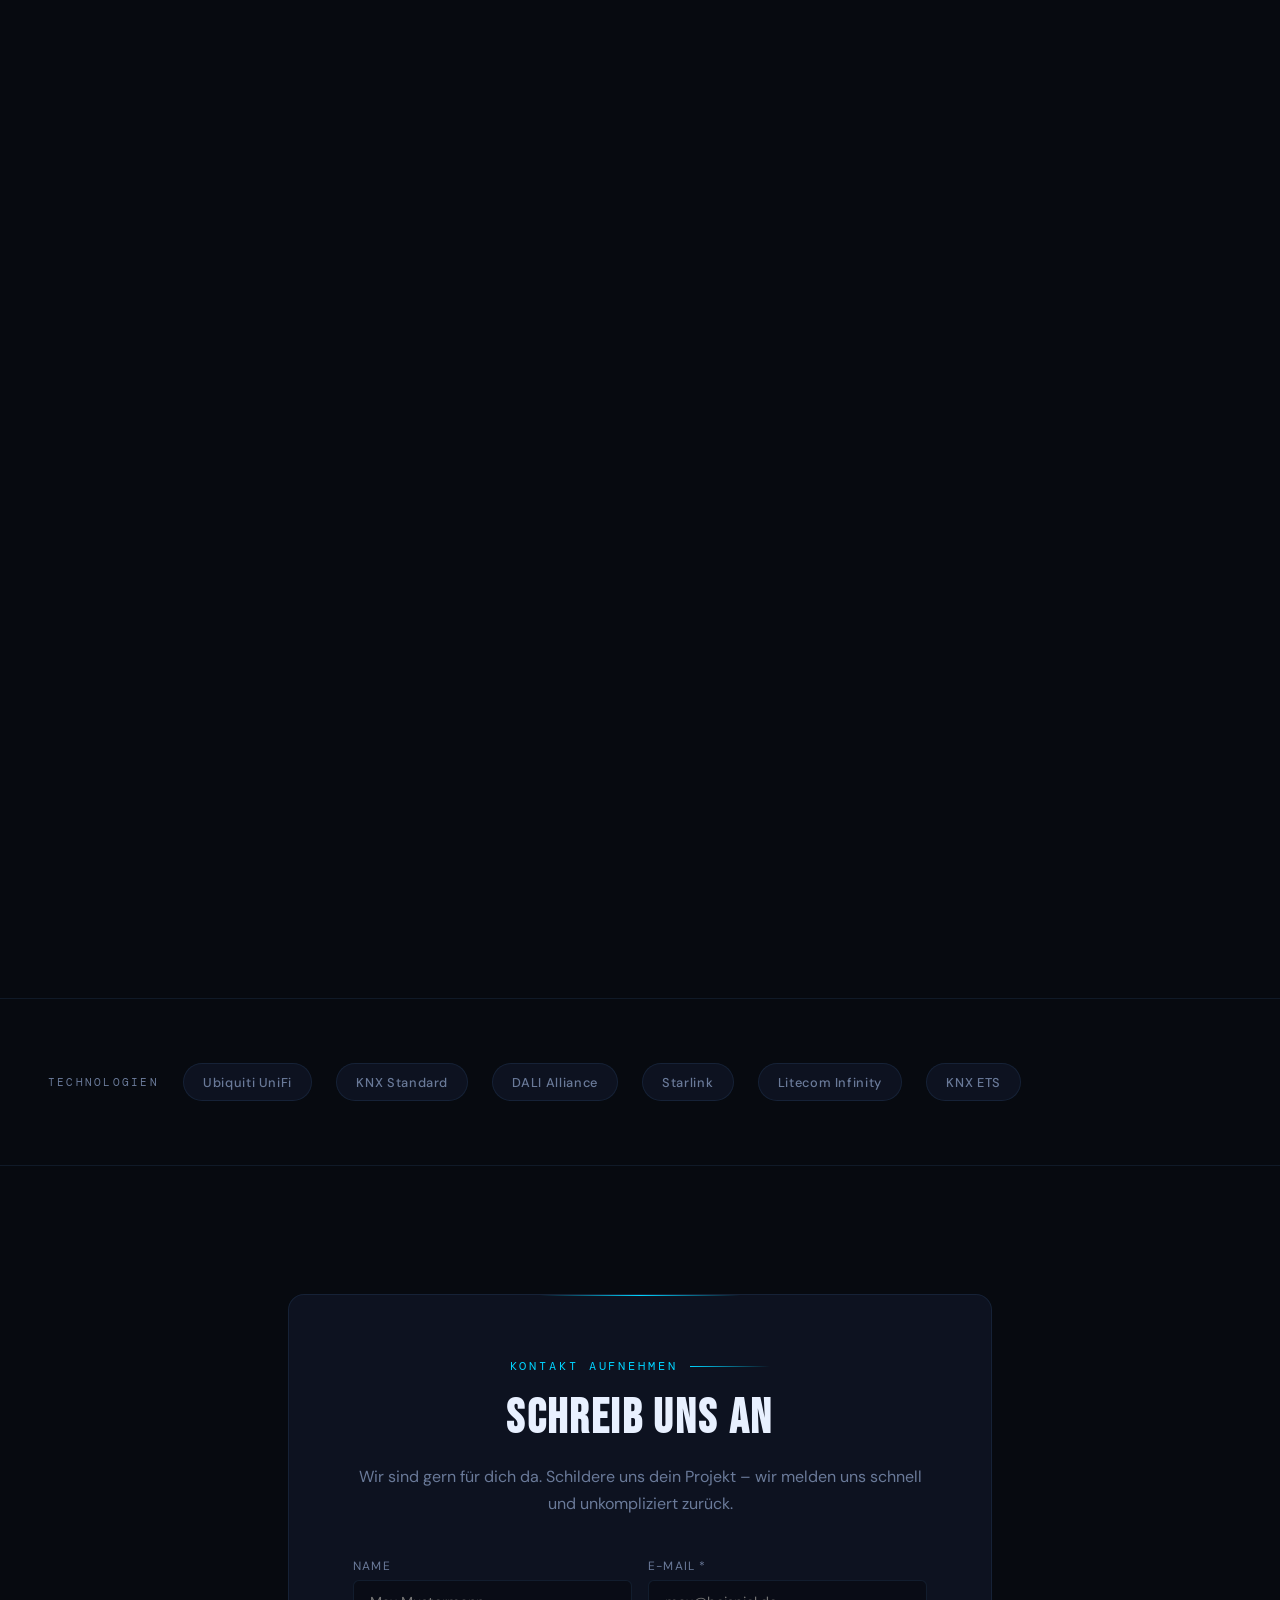
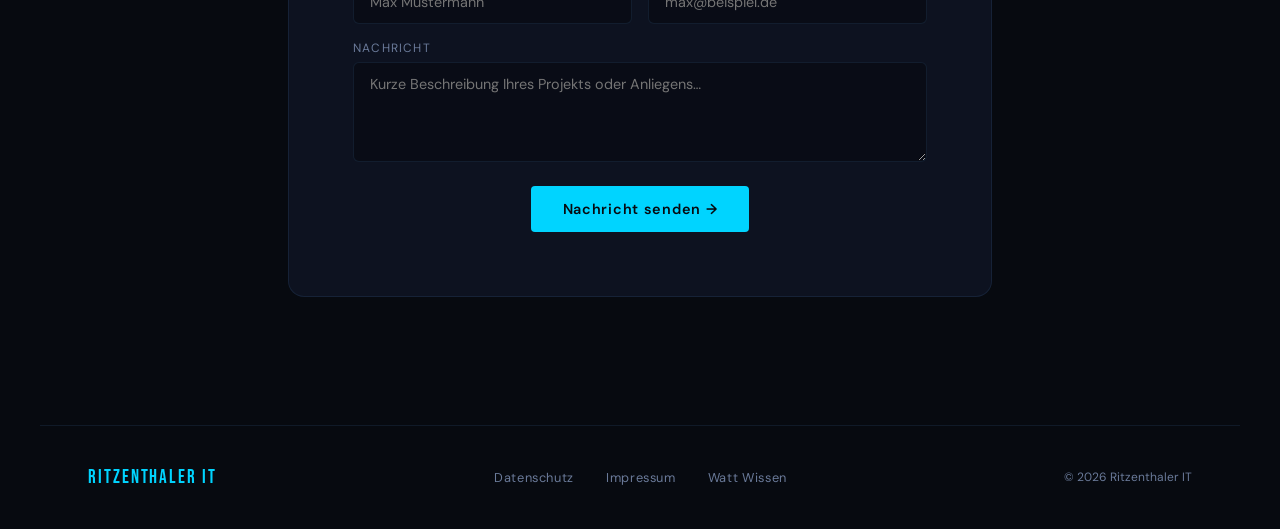
==== commit 71f7c047: "Adjust hero scroll hint lower in intro section" ====
--- a/index.html
+++ b/index.html
@@ -150,7 +150,7 @@
   .btn-ghost:hover { border-color: var(--accent); color: var(--accent); }
 
   .scroll-hint {
-    position: absolute; bottom: 2rem; left: 50%; transform: translateX(-50%);
+    position: absolute; bottom: 1rem; left: 50%; transform: translateX(-50%);
     display: flex; flex-direction: column; align-items: center; gap: 0.5rem;
     color: var(--muted); font-size: 0.7rem; letter-spacing: 0.15em;
     text-transform: uppercase; animation: bounce 2s infinite;
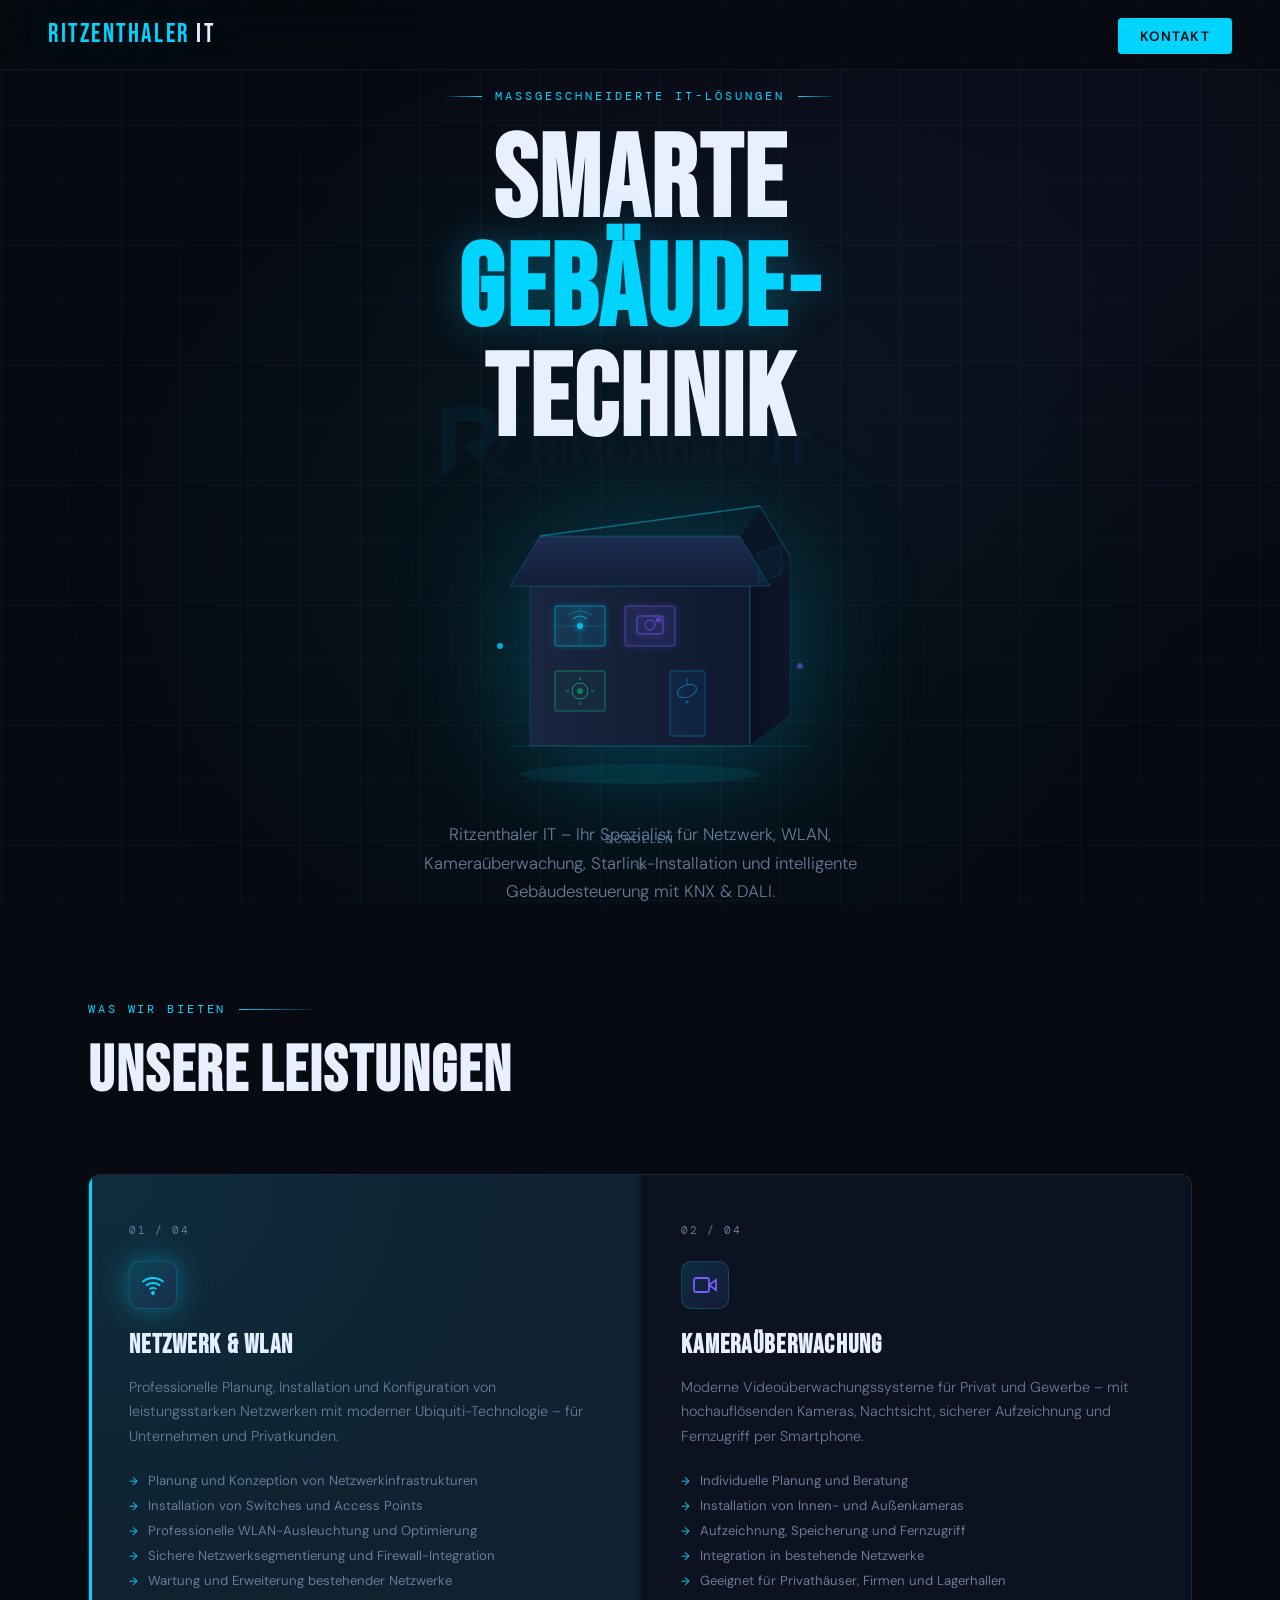
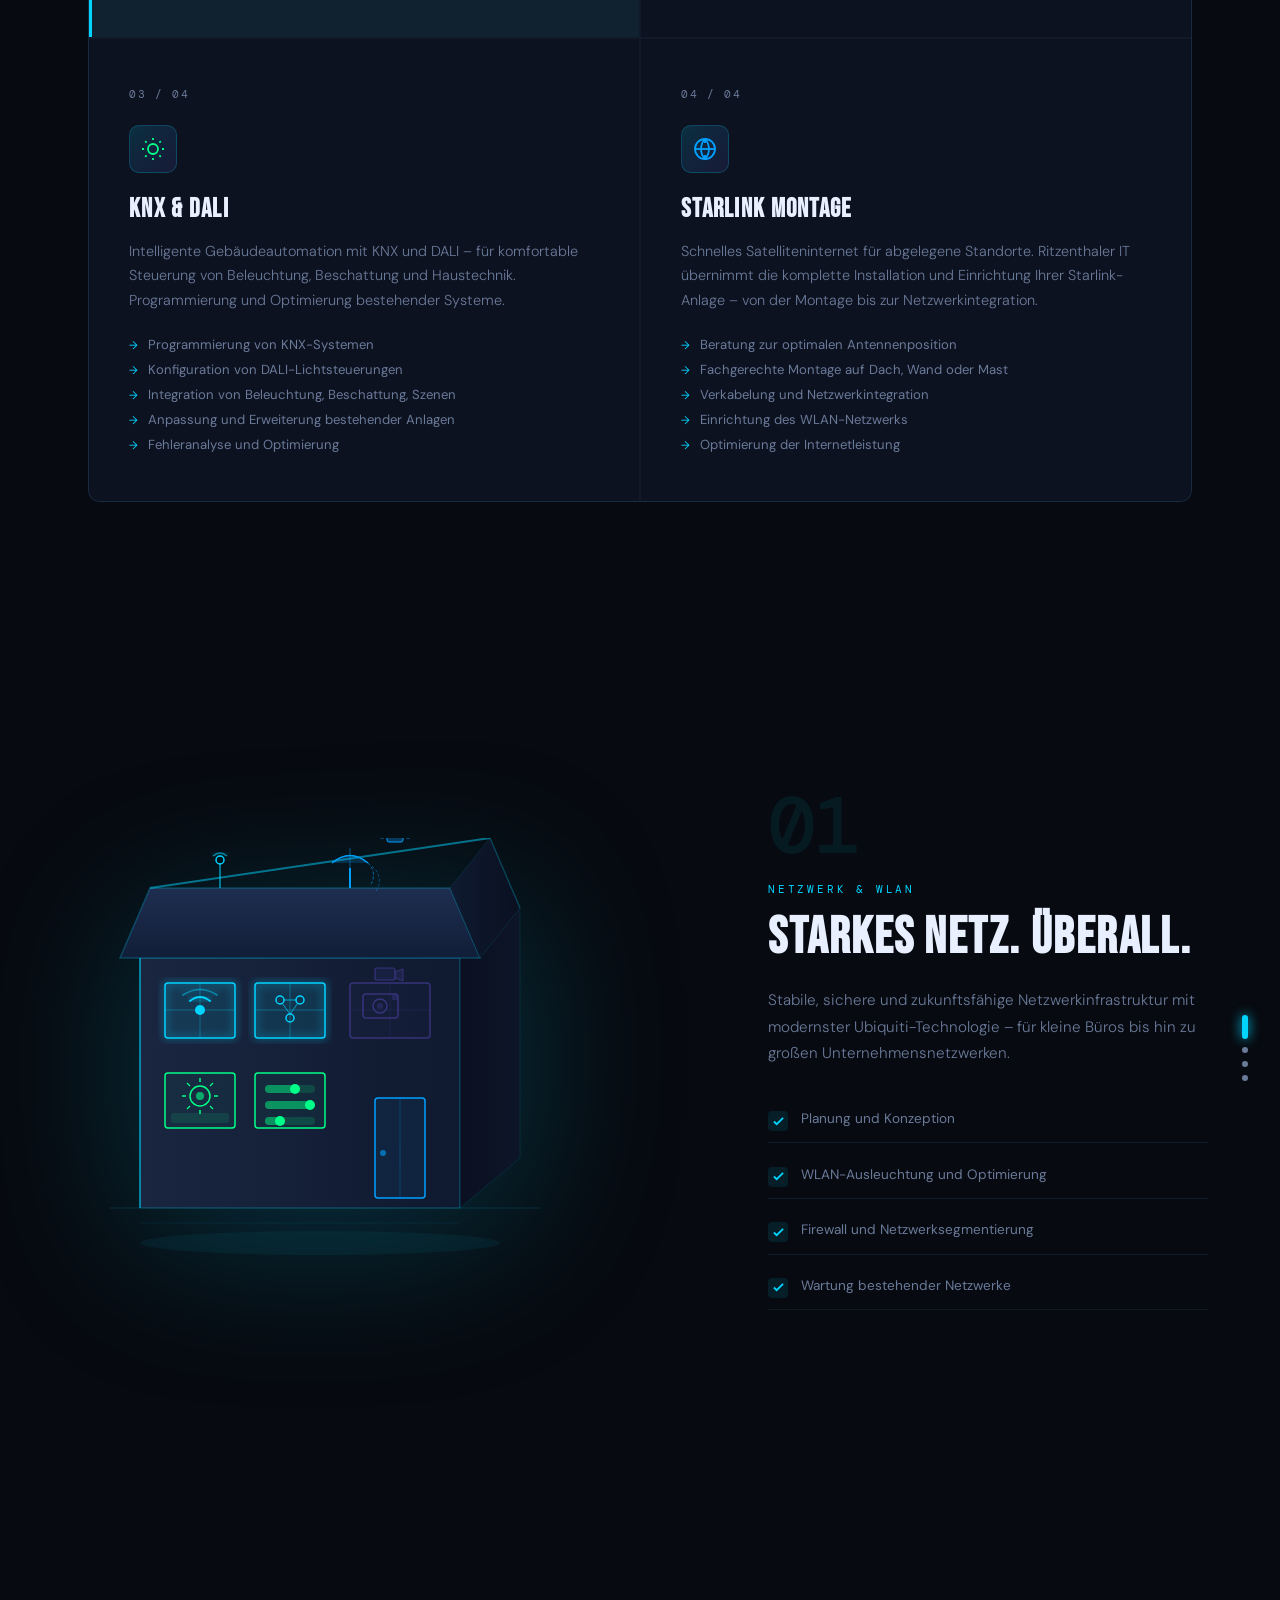
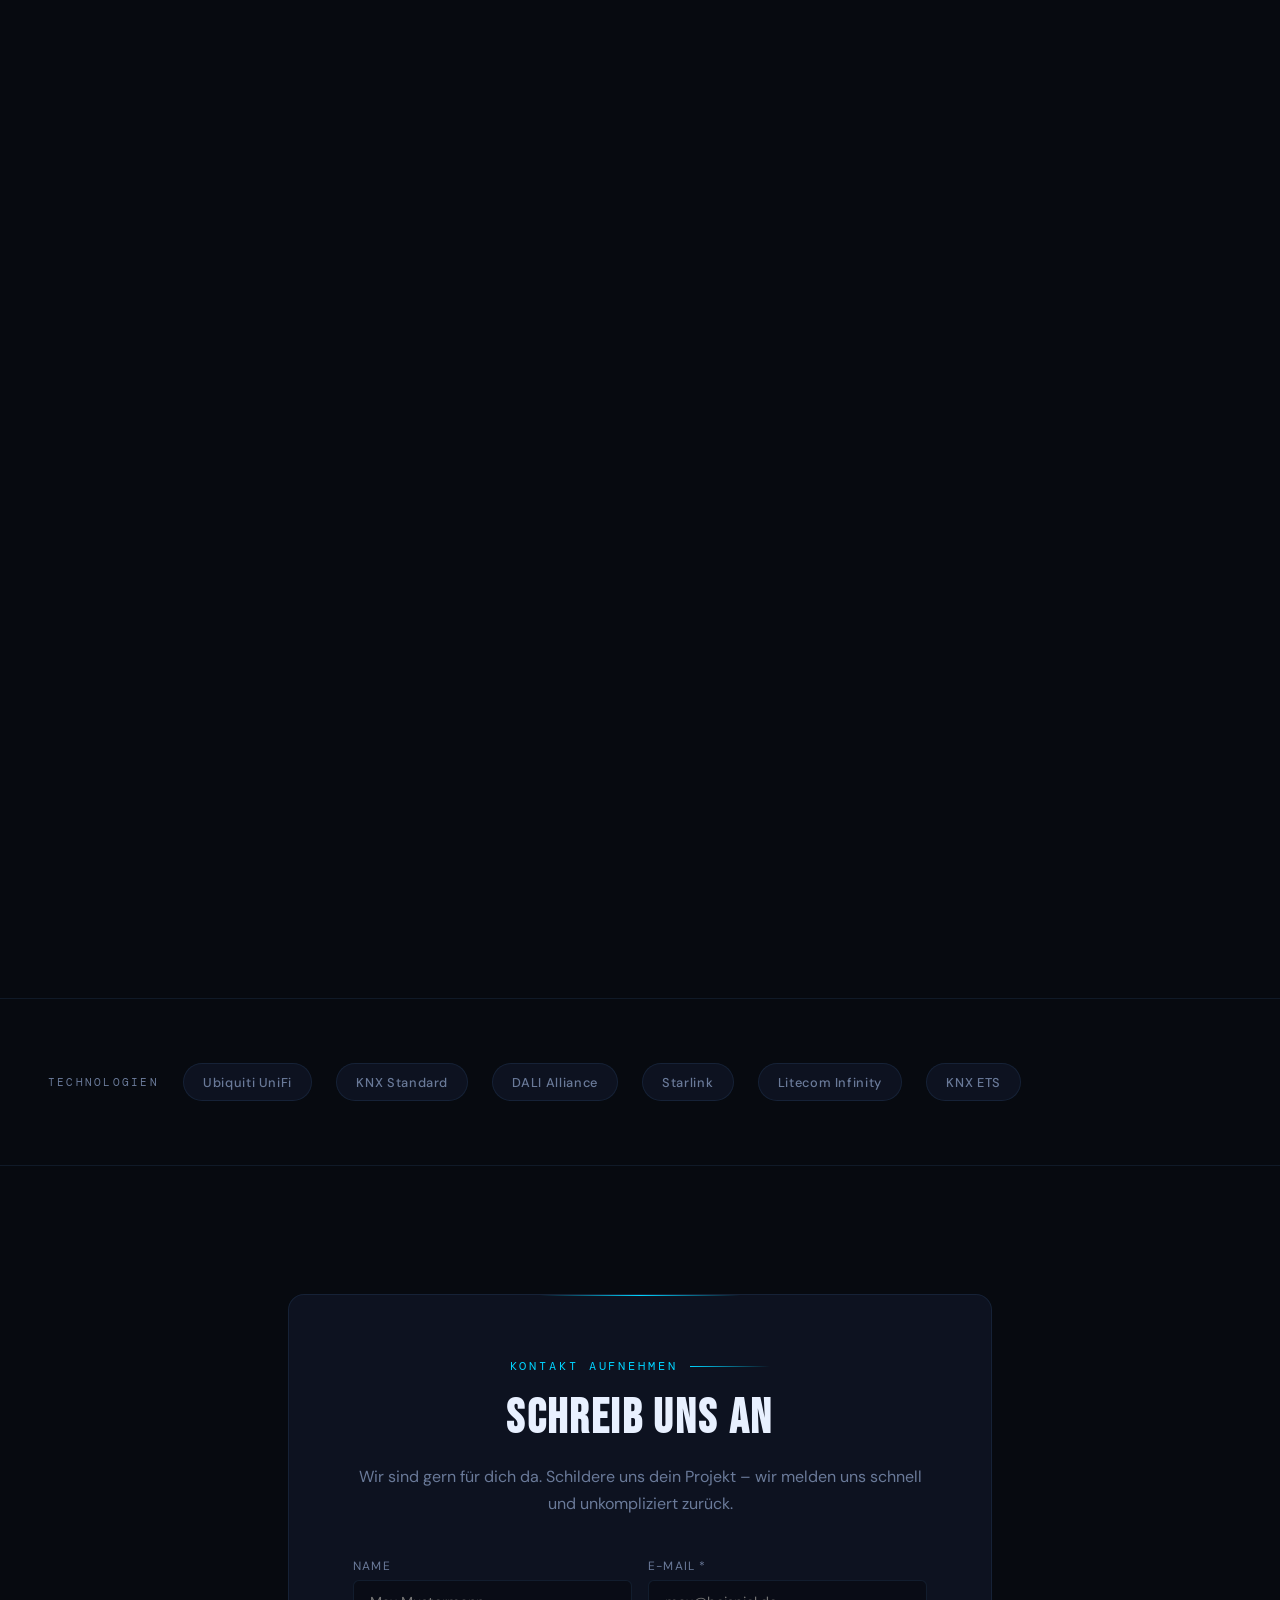
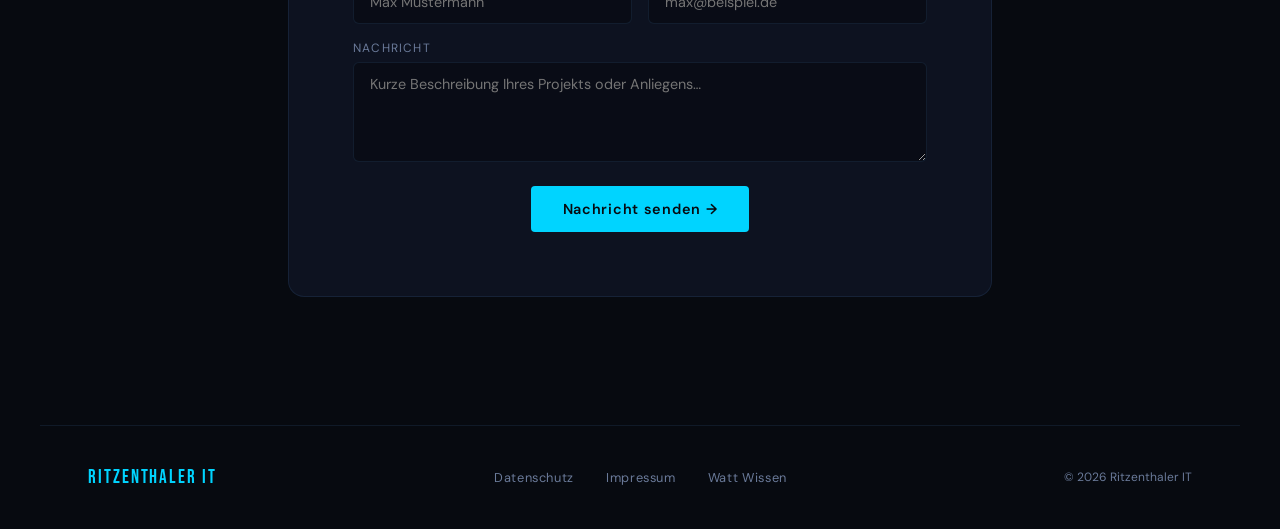
==== commit a057b041: "Prioritize full house visibility in mobile sticky scene" ====
--- a/index.html
+++ b/index.html
@@ -150,7 +150,7 @@
   .btn-ghost:hover { border-color: var(--accent); color: var(--accent); }
 
   .scroll-hint {
-    position: absolute; bottom: 1rem; left: 50%; transform: translateX(-50%);
+    position: absolute; bottom: 2rem; left: 50%; transform: translateX(-50%);
     display: flex; flex-direction: column; align-items: center; gap: 0.5rem;
     color: var(--muted); font-size: 0.7rem; letter-spacing: 0.15em;
     text-transform: uppercase; animation: bounce 2s infinite;
@@ -511,15 +511,21 @@
       display: flex;
       position: relative;
       top: auto;
-      height: auto;
+      min-height: 46vh;
       padding: 0.75rem 1.5rem;
       background: linear-gradient(180deg, rgba(7,10,16,0.96) 0%, rgba(7,10,16,0.78) 100%);
       border-bottom: 1px solid var(--border);
       z-index: 5;
+      overflow: visible;
     }
-    .big-house-svg { width: min(250px, 70vw); }
+    .big-house-svg {
+      width: auto;
+      max-width: 100%;
+      max-height: 42vh;
+      height: auto;
+    }
     .scene-info-panel {
-      height: 100%;
+      height: 54vh;
       padding: 0.5rem 1.5rem 1rem;
       overflow: hidden;
     }
@@ -533,8 +539,7 @@
       background: var(--surface);
       border: 1px solid var(--border);
       border-radius: 10px;
-      overflow-y: auto;
-      -webkit-overflow-scrolling: touch;
+      overflow: hidden;
     }
     .scene-service-slide.active { opacity: 1; transform: translateY(0); pointer-events: auto; }
     .slide-number { font-size: 2.6rem; margin-bottom: 0.5rem; }
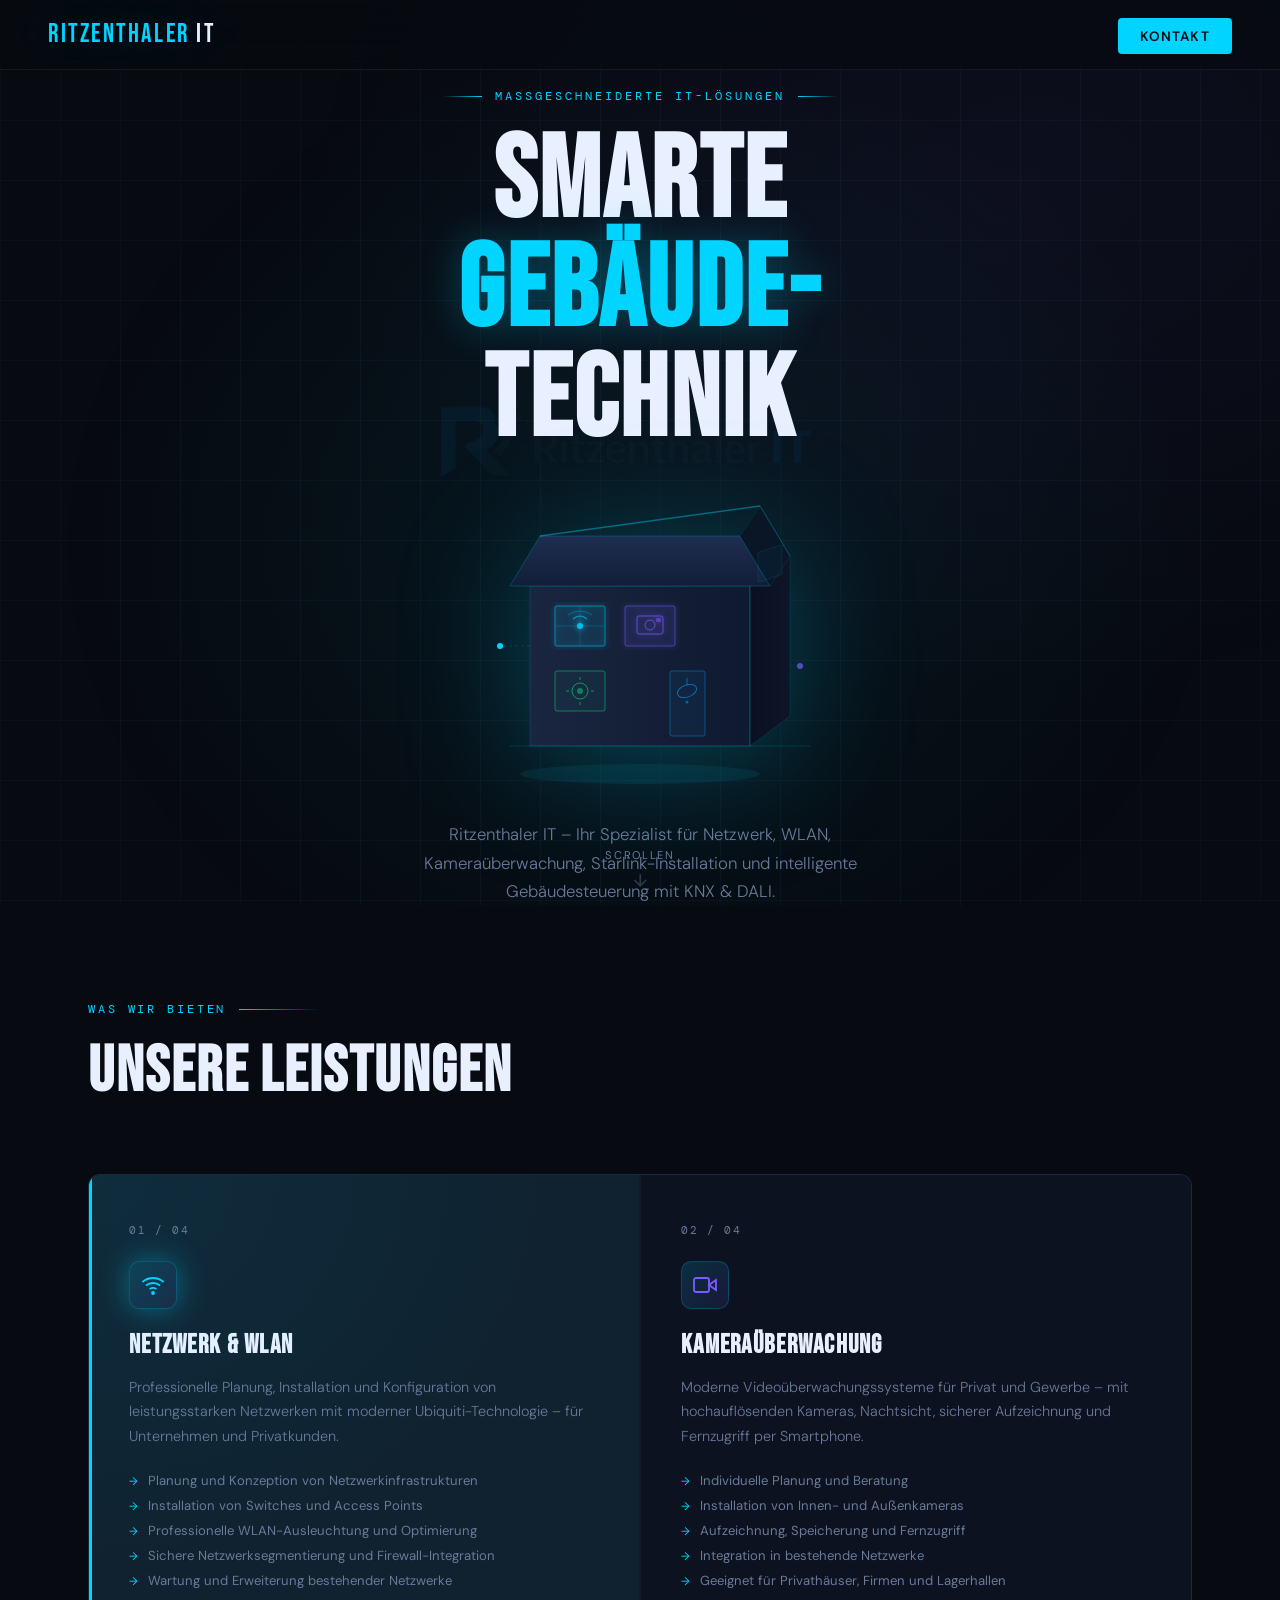
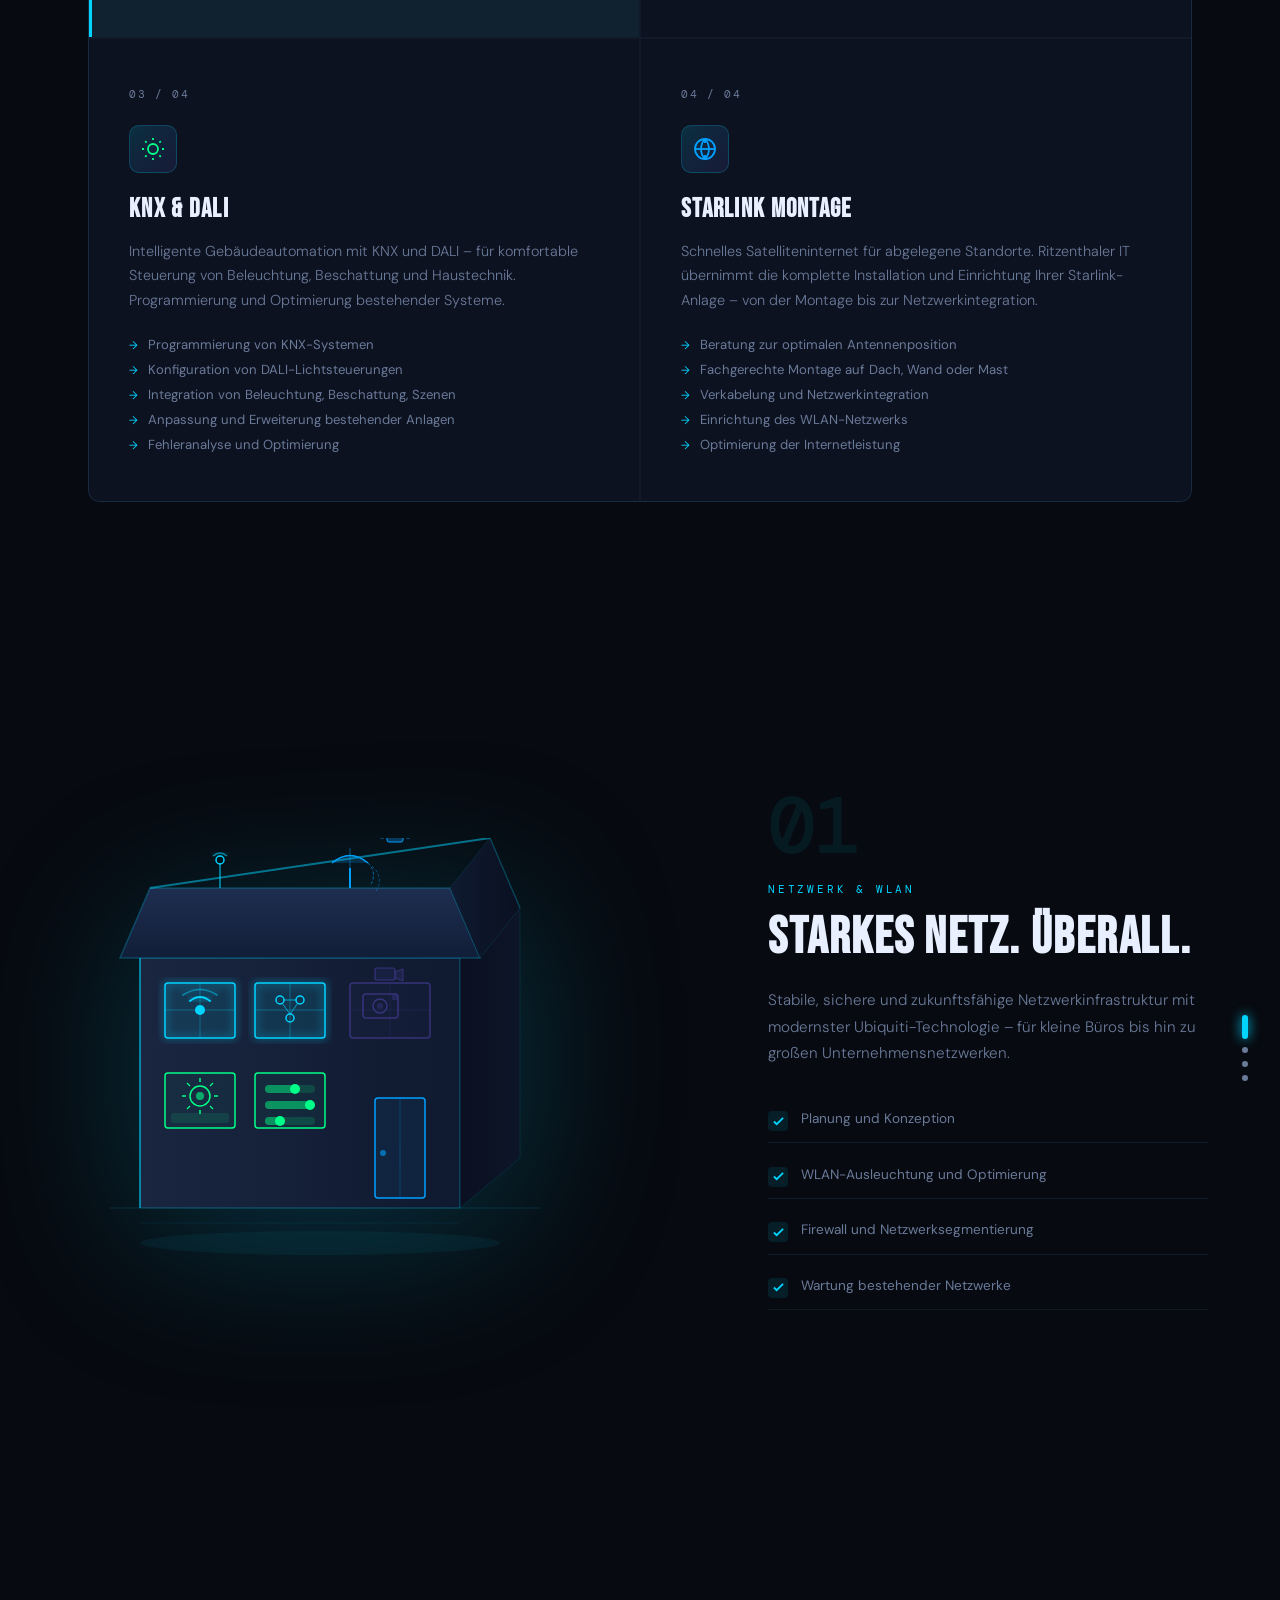
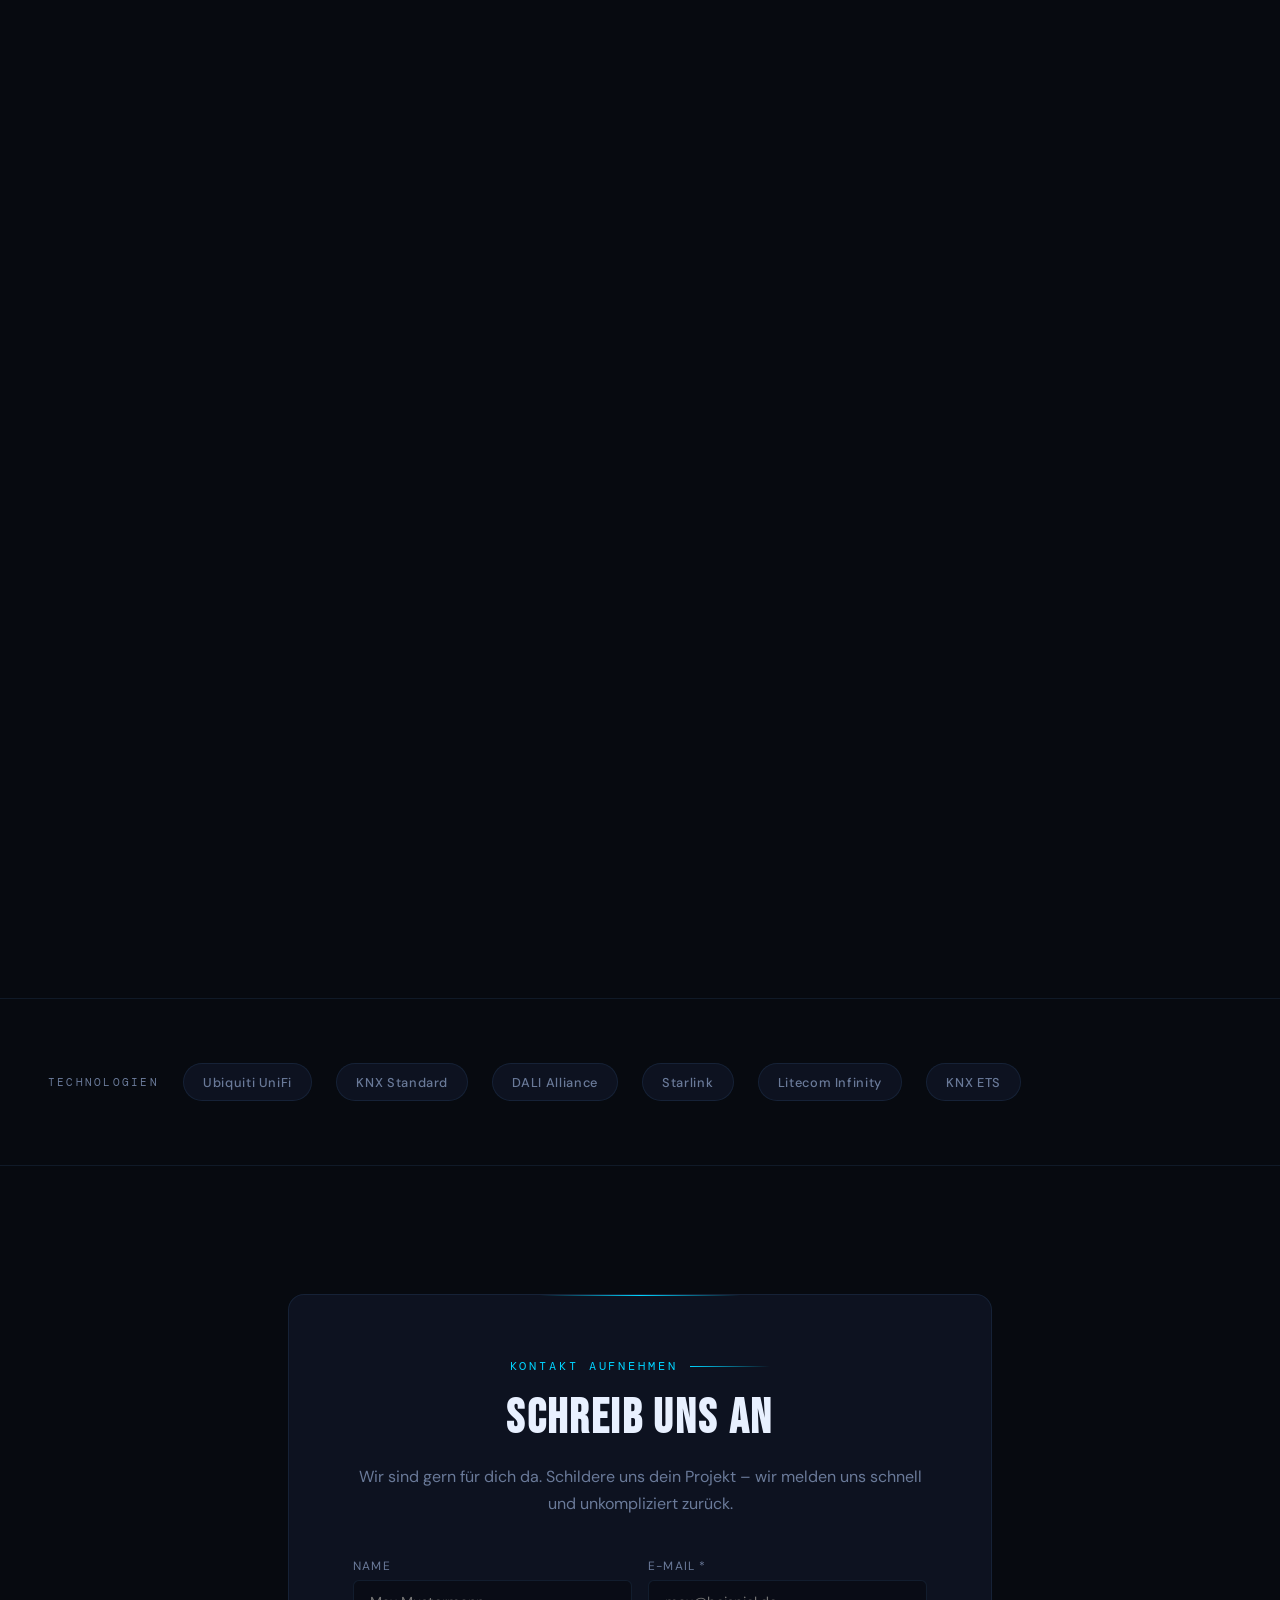
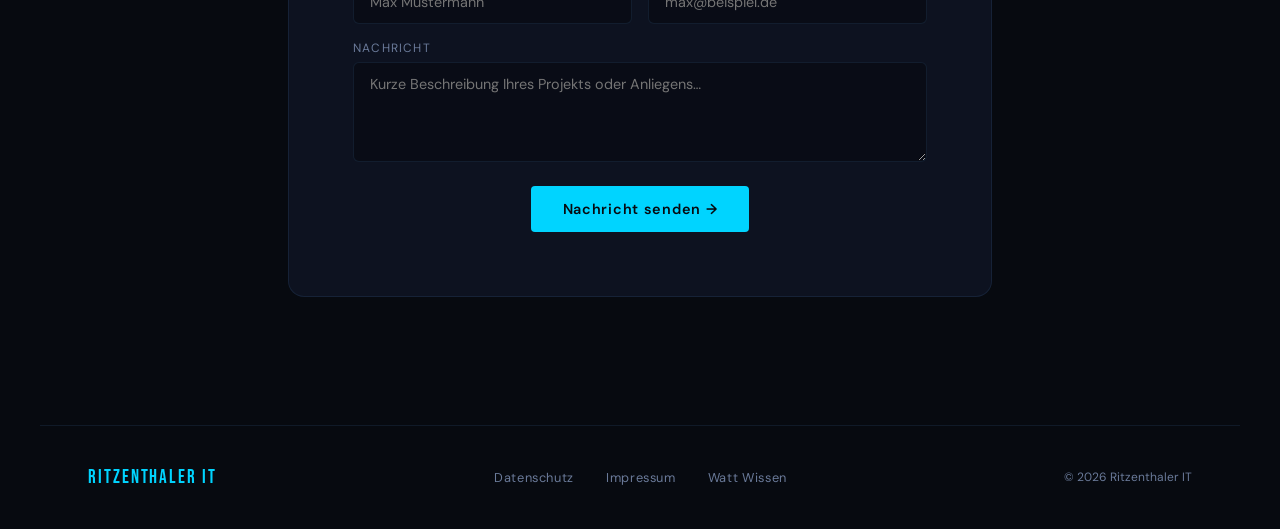
==== commit 09449729: "Merge branch 'main' into codex/anpassung-der-anzeige-fur-mobile-ansicht-ir0ovj" ====
--- a/index.html
+++ b/index.html
@@ -150,7 +150,7 @@
   .btn-ghost:hover { border-color: var(--accent); color: var(--accent); }
 
   .scroll-hint {
-    position: absolute; bottom: 2rem; left: 50%; transform: translateX(-50%);
+    position: absolute; bottom: 1rem; left: 50%; transform: translateX(-50%);
     display: flex; flex-direction: column; align-items: center; gap: 0.5rem;
     color: var(--muted); font-size: 0.7rem; letter-spacing: 0.15em;
     text-transform: uppercase; animation: bounce 2s infinite;
